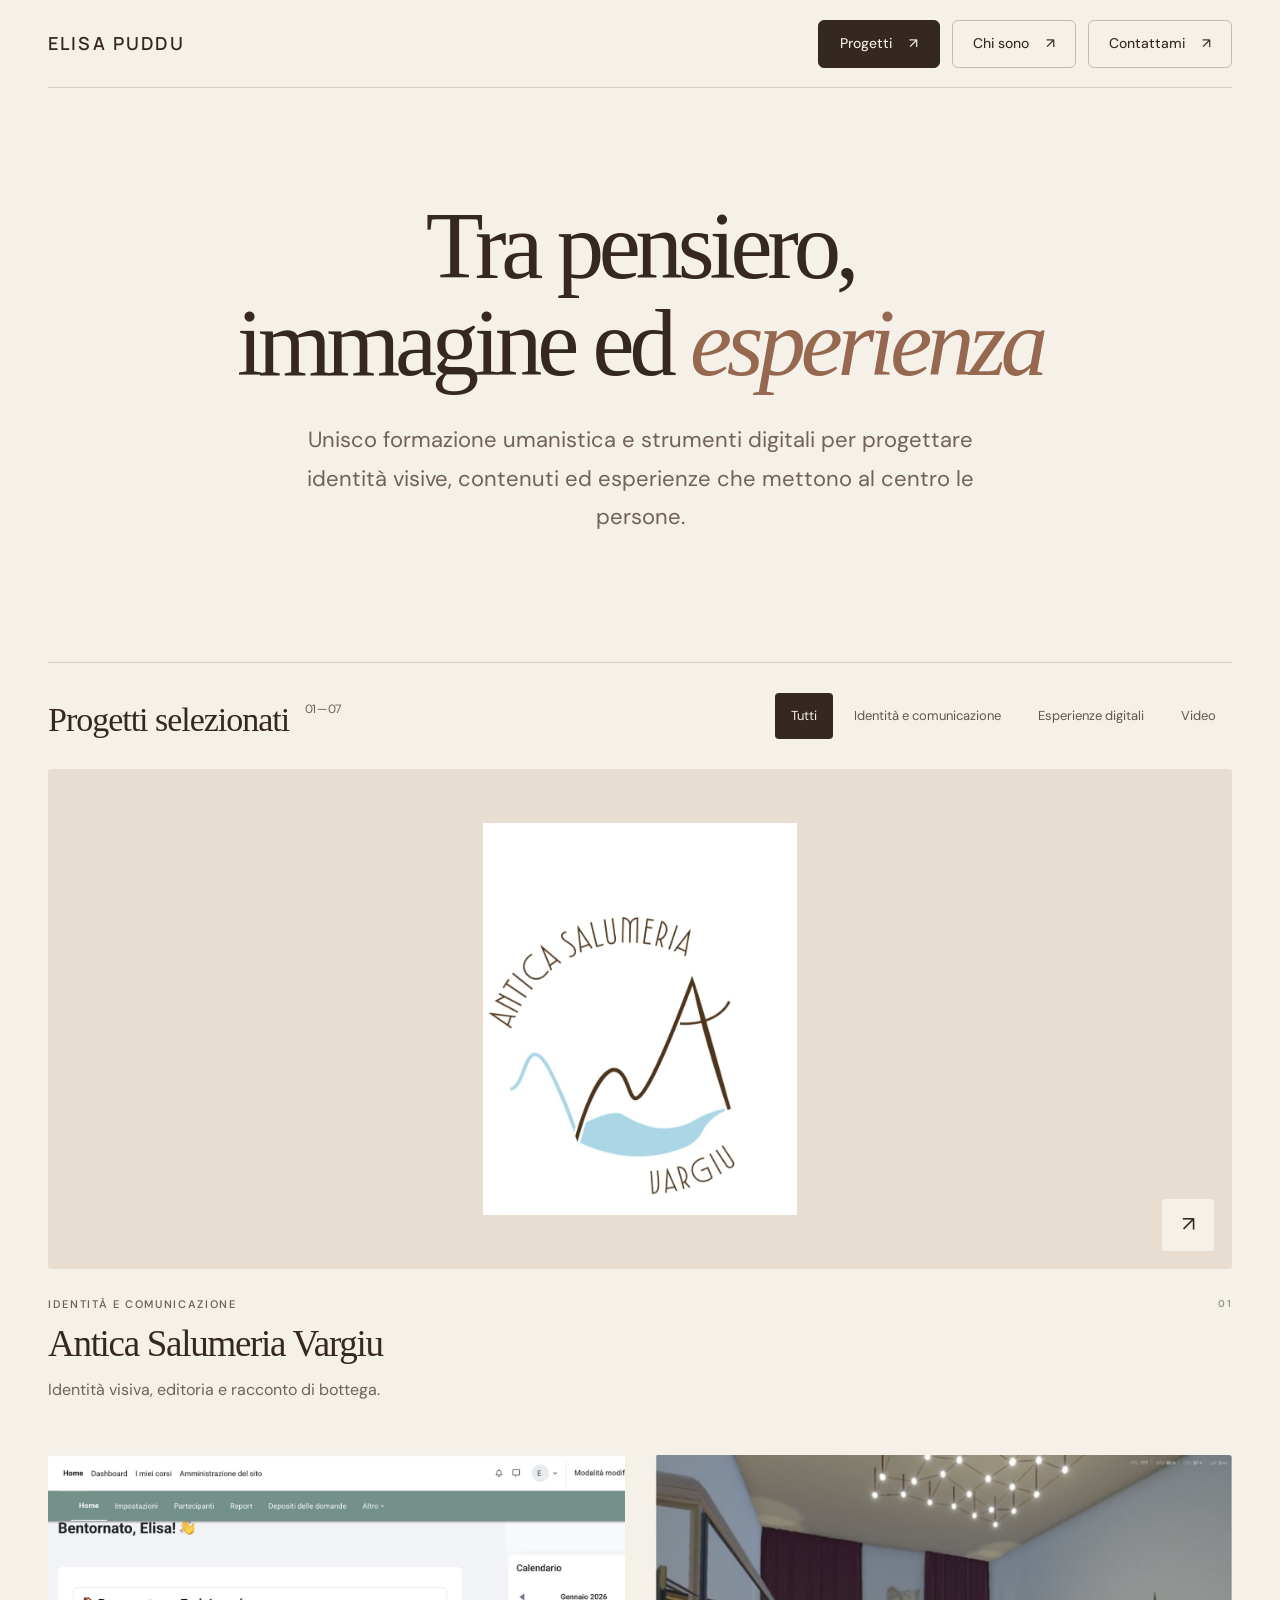
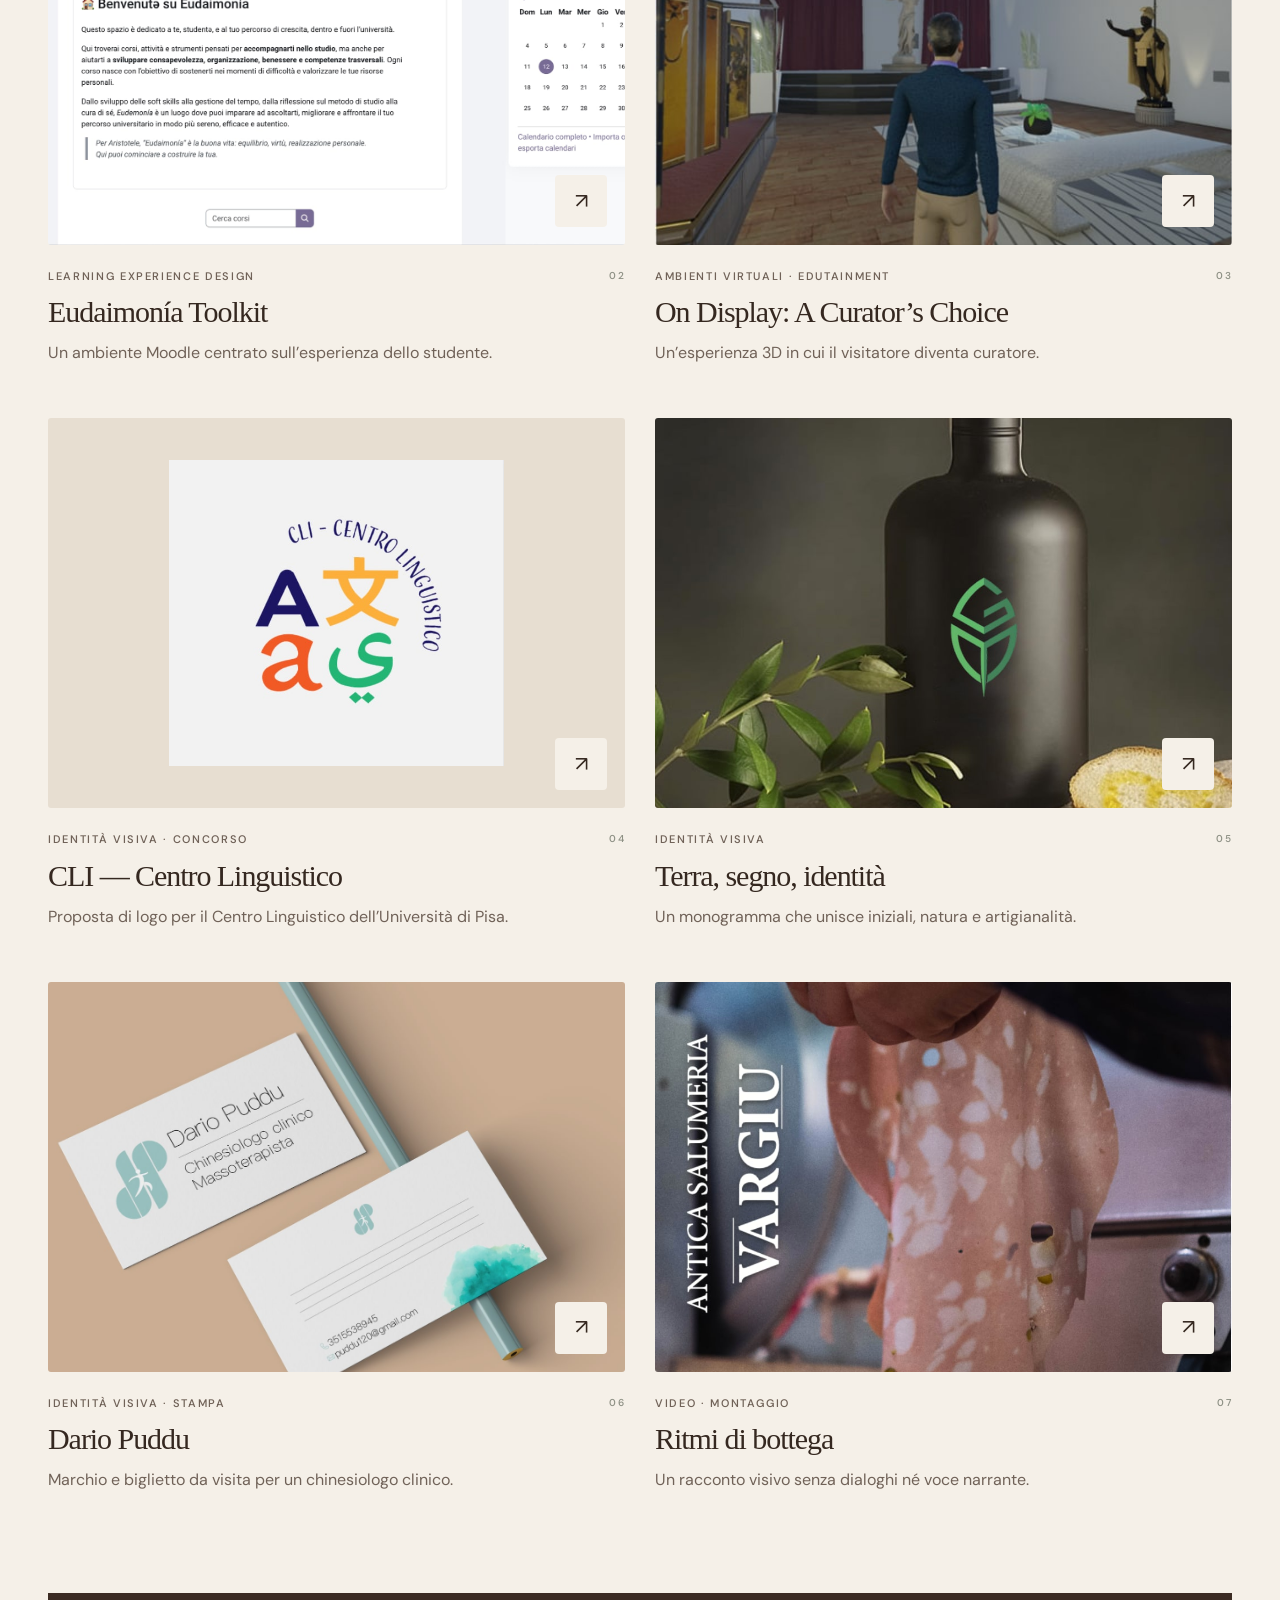
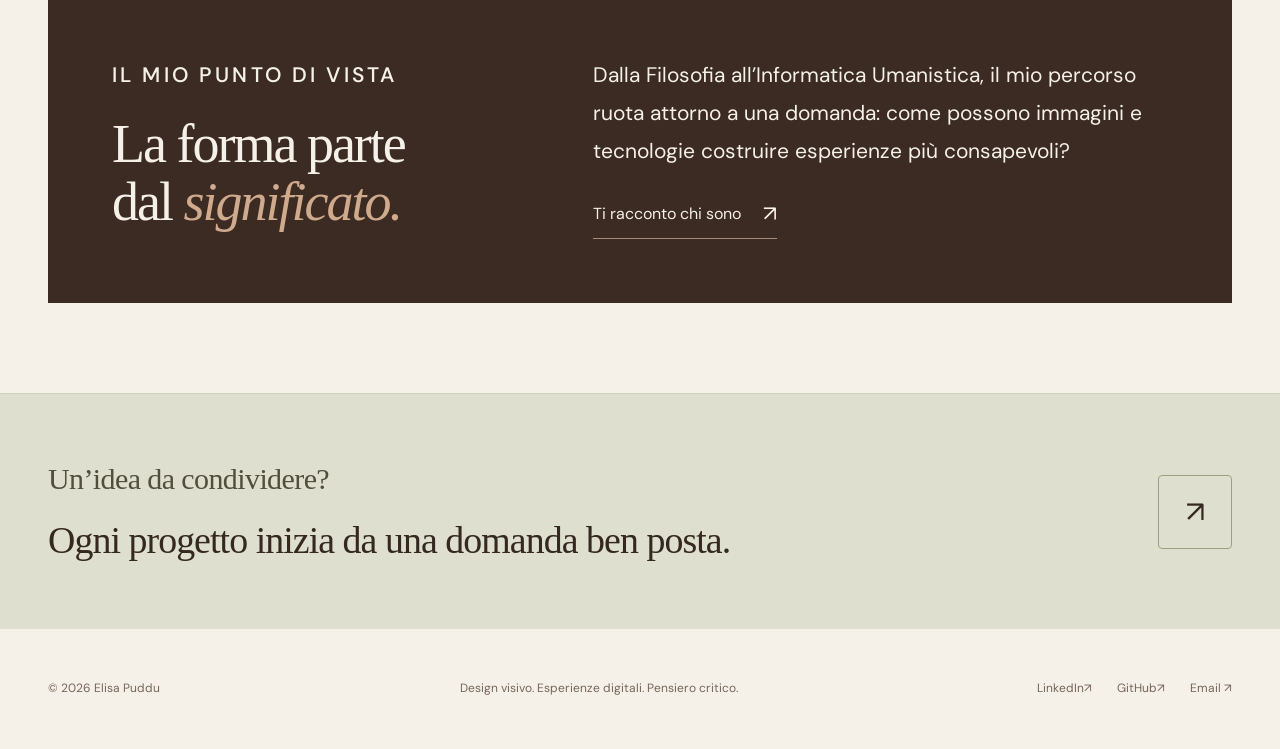
==== index.html @ 2abb14dc "Introduce Carta & Cacao editorial portfolio theme" ====
<!doctype html>
<html lang="it"><head><meta charset="utf-8"><meta name="viewport" content="width=device-width, initial-scale=1"><title>Elisa Puddu — Design visivo ed esperienze digitali</title><meta name="description" content="Portfolio di Elisa Puddu: identità visive, comunicazione, video e ambienti digitali. Un percorso tra Filosofia e Informatica Umanistica."><meta name="theme-color" content="#f7f5ef"><meta property="og:title" content="Elisa Puddu — Design visivo ed esperienze digitali"><meta property="og:description" content="Portfolio di Elisa Puddu: identità visive, comunicazione, video e ambienti digitali. Un percorso tra Filosofia e Informatica Umanistica."><meta property="og:type" content="website"><link rel="icon" href="assets/favicon.svg" type="image/svg+xml"><link rel="stylesheet" href="styles.css"><link rel="stylesheet" href="warm.css?v=8"><link rel="stylesheet" href="cacao.css?v=1"><script defer src="data.js?v=7"></script><script defer src="app.js?v=7"></script><script defer src="letter.js?v=7"></script></head><body data-page="home"><a class="skip-link" href="#app" style="position:absolute;left:-10000px" onfocus="this.style.left='20px'" onblur="this.style.left='-10000px'">Vai al contenuto</a><div id="app"></div><noscript><main style="padding:40px;font-family:Arial"><h1>Elisa Puddu — Portfolio</h1><p>Identità visive, comunicazione ed esperienze digitali. Per esplorare le gallerie, attiva JavaScript.</p><p><a href="mailto:elisapuddu01@gmail.com">elisapuddu01@gmail.com</a></p></main></noscript></body></html>
---- styles.css ----
@import url('https://fonts.googleapis.com/css2?family=DM+Sans:wght@400;450;500;550;600;650&family=Manrope:wght@400;500;600;650;700;750&display=swap');
:root{--paper:#f7f5ef;--ink:#252822;--muted:#707168;--line:#d8d9ce;--accent:#853b3a;--soft:#edeee5;--serif:Georgia,'Times New Roman',serif;--sans:'DM Sans',Arial,sans-serif}*{box-sizing:border-box}html{scroll-behavior:smooth;scroll-padding-top:100px}body{margin:0;background:var(--paper);color:var(--ink);font-family:var(--sans);font-size:16px;line-height:1.65}body.lock{overflow:hidden}a{color:inherit;text-decoration:none}button,input,textarea{font:inherit}button,a{-webkit-tap-highlight-color:transparent}button{cursor:pointer}button:focus-visible,a:focus-visible,input:focus-visible,textarea:focus-visible{outline:2px solid var(--accent);outline-offset:5px}img{display:block;max-width:100%}::selection{background:#d8b6aa}h1,h2,h3,p{margin:0}h1,h2,h3{font-weight:400;line-height:1.08}h1,h2{font-family:var(--serif)}.shell{width:min(1392px,calc(100% - 104px));margin:auto}.topbar{height:100px;display:flex;justify-content:space-between;align-items:center;border-bottom:1px solid var(--line);gap:30px}.wordmark{font-family:'Manrope',var(--sans);font-weight:750;font-size:23px;letter-spacing:-1.2px}.wordmark span{color:var(--accent)}.nav{display:flex;align-items:center;gap:34px;font-size:14px}.nav a{position:relative}.nav a:after{content:'';position:absolute;bottom:-7px;left:0;width:0;height:1px;background:var(--ink);transition:width .2s}.nav a:hover:after,.nav a[aria-current=page]:after{width:100%}.nav .nav-contact{border:1px solid #a9ab9d;border-radius:30px;padding:10px 20px}.nav .nav-contact:after{display:none}.menu-toggle{display:none;background:none;border:0}.eyebrow,.tag,.number,.small-label{font-size:11px;letter-spacing:1.5px;text-transform:uppercase;font-weight:550}.eyebrow{display:flex;align-items:center;gap:10px}.dot{width:6px;height:6px;border-radius:50%;background:var(--accent);display:inline-block}.hero{padding:70px 0 60px;position:relative}.hero h1{font-size:clamp(60px,6.9vw,108px);letter-spacing:-5.5px;max-width:1120px;margin:25px 0 32px;line-height:1.04}.hero h1 em{color:var(--accent);font-weight:400}.hero-bottom{display:flex;align-items:flex-end;justify-content:space-between;gap:40px}.hero-desc{max-width:480px;font-size:16px;line-height:1.8;color:#62655a}.text-link{display:inline-flex;align-items:center;gap:22px;padding:8px 0;border-bottom:1px solid #9b9e8e;font-size:14px}.text-link .arrow{font-size:22px;line-height:1}.hero-note{display:flex;gap:16px;align-items:center;font-size:11px;color:var(--muted);letter-spacing:1px;text-transform:uppercase}.hero-note:before{content:'';width:42px;height:1px;background:#a8ab9c}.work-section{padding:25px 0 85px}.section-top{display:flex;justify-content:space-between;align-items:end;padding:26px 0 28px;border-top:1px solid var(--line);gap:24px}.section-top h2{font:400 32px var(--serif);letter-spacing:-1px}.section-top h2 sup{font:12px var(--sans);color:var(--muted);vertical-align:top;margin-left:8px}.filters{display:flex;gap:5px;flex-wrap:wrap}.filter{border:0;border-radius:30px;background:none;padding:8px 14px;font-size:12px;color:#62665a}.filter[aria-pressed=true]{background:var(--ink);color:var(--paper)}.grid{display:grid;grid-template-columns:1fr 1fr;gap:42px 28px}.project-card{min-width:0}.card-image{height:390px;background:var(--soft);overflow:hidden;position:relative;display:flex;align-items:center;justify-content:center}.card-image img{height:100%;width:100%;object-fit:cover;transition:transform .65s}.project-card:hover .card-image img{transform:scale(1.035)}.card-image.contain img{object-fit:contain;padding:36px}.card-image.paper{background:#ebe6dc}.card-image.green{background:#e1e7da}.card-image.dark{background:#302a29}.card-go{position:absolute;bottom:18px;right:18px;background:var(--paper);height:42px;width:42px;border-radius:50%;display:flex;justify-content:center;align-items:center;font-size:21px;transition:background .2s,color .2s}.project-card:hover .card-go{background:var(--accent);color:white}.card-meta{display:flex;justify-content:space-between;align-items:center;margin:17px 0 7px;gap:12px}.tag{color:var(--muted);font-size:10px;letter-spacing:1.15px}.number{color:#8e9185;font-size:10px}.card-title{font-family:'Manrope',var(--sans);font-size:24px;line-height:1.3;letter-spacing:-.8px}.card-desc{color:var(--muted);font-size:13px;margin-top:5px}.card-image .course-preview{object-fit:cover;object-position:left top}.editorial-title{padding:65px 0 50px}.editorial-title h1{font-size:clamp(50px,6.5vw,94px);letter-spacing:-4px;margin-top:20px;max-width:1050px}.editorial-title .lead{color:#61665a;font-size:19px;max-width:720px;margin-top:24px}.about-strip{padding:65px 0;border-top:1px solid var(--line);display:grid;grid-template-columns:1fr 1.7fr;gap:80px}.about-strip h2{font-size:49px;letter-spacing:-2px}.about-strip p{font-size:22px;line-height:1.65;max-width:720px;margin-bottom:20px}.about-strip em{font-family:var(--serif);color:var(--accent)}.contact-band{background:#e8e9df;padding:65px 0}.contact-band .shell{display:flex;justify-content:space-between;align-items:center;gap:40px}.contact-band h2{font-size:clamp(38px,4.5vw,66px);letter-spacing:-2px;max-width:800px}.round-link{border:1px solid #a6aa99;width:90px;height:90px;border-radius:50%;display:flex;align-items:center;justify-content:center;font-size:36px;flex-shrink:0;transition:background .2s}.round-link:hover{background:var(--paper)}footer{padding:28px 0}.footer-inner{display:flex;justify-content:space-between;align-items:center;gap:20px;color:var(--muted);font-size:12px}.footer-links{display:flex;gap:25px}.project-header{padding:45px 0 42px}.back{font-size:12px;color:var(--muted);display:inline-flex;gap:10px;margin-bottom:34px}.project-header h1{font-size:clamp(48px,6.1vw,88px);letter-spacing:-3px;margin:16px 0 18px;max-width:1100px}.project-subtitle{font-size:20px;color:var(--muted);max-width:800px}.project-facts{display:grid;grid-template-columns:1fr 1fr 1.4fr;gap:24px;border-top:1px solid var(--line);padding-top:24px;margin-top:36px}.fact p{font-size:13px;margin-top:7px}.fact .small-label{color:var(--muted);font-size:10px}.project-cover{background:#e9e7e0;max-height:720px;overflow:hidden}.project-cover img{width:100%;max-height:720px;object-fit:contain}.project-copy{display:grid;grid-template-columns:1fr 2fr;gap:80px;padding:65px 0;border-bottom:1px solid var(--line)}.project-copy h2{font-size:35px;letter-spacing:-1px}.body-copy{max-width:790px}.body-copy p{margin:0 0 22px;color:#5b6054;font-size:17px;line-height:1.85}.body-copy p:last-child{margin-bottom:0}.body-copy h3{font-family:var(--serif);font-size:25px;margin:30px 0 14px}.body-copy ul{padding-left:20px;color:#5b6054}.body-copy li{margin:8px 0}.gallery-section{padding:60px 0}.gallery-heading{display:flex;justify-content:space-between;align-items:center;margin-bottom:24px}.gallery-heading h2{font-size:35px}.gallery-heading span{font-size:12px;color:var(--muted)}.gallery{display:grid;grid-template-columns:1fr 1fr;gap:25px}.gallery figure{margin:0;min-width:0}.gallery button{border:0;padding:0;background:#eae9e3;width:100%;display:block;position:relative}.gallery img{width:100%;height:400px;object-fit:contain}.zoom-hint{position:absolute;right:12px;bottom:12px;background:var(--paper);padding:3px 10px;border-radius:20px;font-size:12px}.gallery figcaption{font-size:12px;color:var(--muted);margin-top:9px}.gallery figure.wide{grid-column:1/-1}.gallery figure.wide img{height:auto;max-height:760px}.project-actions{display:flex;flex-wrap:wrap;gap:14px;margin-top:25px}.pill{padding:12px 20px;border:1px solid #adb19f;border-radius:30px;display:inline-flex;align-items:center;gap:20px;font-size:13px}.pill.primary{background:var(--ink);color:var(--paper);border-color:var(--ink)}.note{font-size:13px!important;color:var(--muted)!important;padding:18px 22px;background:var(--soft);margin-top:24px!important}.related{padding:40px 0 75px}.related h2{font-size:35px;margin:0 0 25px}.related-links{display:grid;grid-template-columns:1fr 1fr;gap:16px}.related-links a{border-top:1px solid var(--line);padding:20px 0;display:flex;justify-content:space-between;font-size:20px}.about-layout{display:grid;grid-template-columns:1fr 1.2fr;gap:90px;padding:0 0 80px;align-items:start}.portrait{position:sticky;top:25px}.portrait img{width:100%;aspect-ratio:4/5;object-fit:cover;object-position:center 35%}.portrait figcaption{font-size:11px;color:var(--muted);margin-top:12px}.about-text p{font-size:18px;color:#5b6054;margin-bottom:25px;line-height:1.9}.about-text .first{font:28px/1.5 var(--serif);color:var(--ink)}.skills{padding:45px 0;border-top:1px solid var(--line)}.skills h2{font-size:38px;margin-bottom:25px}.skills-grid{display:grid;grid-template-columns:repeat(3,1fr);gap:40px}.skills h3{font-size:16px;line-height:1.5}.skills p{font-size:14px;color:var(--muted);margin-top:10px}.contact-layout{display:grid;grid-template-columns:1.1fr 1fr;gap:100px;padding:15px 0 95px}.contact-layout p{font-size:20px;color:var(--muted);margin-bottom:28px}.contact-email{font-family:var(--serif);font-size:clamp(24px,3.2vw,44px);border-bottom:1px solid #a7aa9c;display:inline-block;padding-bottom:8px;letter-spacing:-1px}.contact-links{display:flex;gap:25px;margin-top:24px}.contact-form label{display:block;font-size:12px;margin-bottom:20px}.contact-form input,.contact-form textarea{display:block;width:100%;border:0;border-bottom:1px solid #b5b8a9;background:transparent;border-radius:0;padding:10px 0;color:var(--ink);font-size:16px}.contact-form textarea{resize:vertical;min-height:130px}.contact-form button{border:0;margin-top:10px}.form-help{font-size:12px!important;margin-top:18px}.lightbox{position:fixed;inset:0;border:0;width:100%;max-width:none;height:100%;max-height:none;padding:70px 5vw 30px;background:rgba(28,30,25,.97);color:white;margin:0;z-index:1000}.lightbox::backdrop{background:#161913}.lightbox img{max-width:100%;max-height:calc(100vh - 150px);object-fit:contain;margin:auto}.lightbox figcaption{text-align:center;font-size:13px;margin-top:16px;color:#caccbf}.lightbox figure{margin:0}.close-box{position:absolute;right:30px;top:18px;border:1px solid #858a7e;color:white;background:transparent;border-radius:50%;height:40px;width:40px;font-size:22px}.light-controls{display:flex;justify-content:space-between;position:absolute;left:15px;right:15px;top:48%;pointer-events:none}.light-controls button{pointer-events:auto;border:0;border-radius:50%;width:40px;height:40px;background:var(--paper);font-size:22px}.empty-results{padding:40px 0;font-size:16px}.fade-in{animation:appear .5s ease both}@keyframes appear{from{opacity:0;transform:translateY(12px)}to{opacity:1;transform:translateY(0)}}[hidden]{display:none!important}
@media(min-width:1600px){.card-image{height:430px}}@media(max-width:1000px){.shell{width:calc(100% - 64px)}.hero h1{letter-spacing:-3px}.card-image{height:310px}.about-strip{gap:40px}.project-copy{gap:40px;grid-template-columns:1fr 2fr}.about-layout{gap:40px}.contact-layout{gap:50px}.gallery img{height:300px}}@media(max-width:650px){.shell{width:calc(100% - 40px)}.topbar{height:78px}.wordmark{font-size:21px}.menu-toggle{display:block;font-size:13px;padding:10px}.nav{display:none;position:absolute;top:78px;left:0;right:0;background:var(--paper);padding:24px;z-index:99;border-bottom:1px solid var(--line);flex-direction:column;align-items:flex-start;gap:24px}.nav.open{display:flex}.hero{padding:45px 0 40px}.hero h1{font-size:58px;letter-spacing:-3px;line-height:1.05;margin:24px 0}.hero-bottom{display:block}.hero-desc{font-size:15px}.hero-bottom .text-link{margin-top:20px}.hero-note{display:none}.section-top{align-items:start;flex-direction:column;gap:18px;padding:22px 0}.section-top h2{font-size:29px}.filters{gap:0;margin-left:-10px}.filter{padding:7px 10px;font-size:11px}.grid{grid-template-columns:1fr;gap:32px}.card-image{height:310px}.card-title{font-size:23px}.work-section{padding-bottom:55px}.about-strip{grid-template-columns:1fr;gap:25px;padding:40px 0}.about-strip h2{font-size:38px}.about-strip p{font-size:18px}.contact-band{padding:40px 0}.contact-band .shell{gap:20px}.contact-band h2{font-size:36px;letter-spacing:-1.5px}.round-link{width:58px;height:58px;font-size:27px}.footer-inner{align-items:start;flex-direction:column;gap:12px}.editorial-title{padding:45px 0 32px}.editorial-title h1{font-size:53px;letter-spacing:-2.5px}.editorial-title .lead{font-size:17px}.project-header{padding:30px 0}.project-header h1{font-size:49px;letter-spacing:-2px}.project-subtitle{font-size:17px}.project-facts{grid-template-columns:1fr 1fr;gap:20px;margin-top:25px}.fact:last-child{grid-column:1/-1}.project-copy{grid-template-columns:1fr;gap:24px;padding:36px 0}.project-copy h2,.gallery-heading h2,.related h2{font-size:30px}.body-copy p{font-size:16px}.gallery-section{padding:36px 0}.gallery{grid-template-columns:1fr;gap:24px}.gallery img{height:auto;max-height:550px}.gallery-heading{align-items:start;gap:15px}.gallery-heading span{max-width:100px;text-align:right;font-size:10px}.about-layout{grid-template-columns:1fr;gap:30px;padding-bottom:40px}.portrait{position:static;margin:0}.portrait img{aspect-ratio:1/1}.about-text .first{font-size:25px}.about-text p{font-size:16px}.skills-grid{grid-template-columns:1fr;gap:25px}.contact-layout{grid-template-columns:1fr;gap:35px;padding-bottom:50px}.contact-layout p{font-size:17px}.related-links{grid-template-columns:1fr}.related-links a{font-size:18px}.lightbox{padding:80px 10px 25px}.close-box{right:18px}.back{margin-bottom:25px}}
@media(prefers-reduced-motion:reduce){html{scroll-behavior:auto}*,*:before,*:after{animation:none!important;transition:none!important}}
---- warm.css ----
/* Warm minimalism: shared surfaces, typography and interaction. */
:root{--paper:#f6f2eb;--ink:#343a32;--muted:#666457;--line:#d9d1c4;--accent:#845f4c;--soft:#eeebe2;--sage:#e3e6dc;--clay:#d8c5b1;--motion:cubic-bezier(.22,.68,0,1.01)}
body{font-size:17px;-webkit-font-smoothing:antialiased}button,a,input,textarea{touch-action:manipulation}button,a{transition:background .25s,color .25s,border-color .25s,box-shadow .25s,transform .3s var(--motion)}button:focus-visible,a:focus-visible,input:focus-visible,textarea:focus-visible{outline:3px solid #705943;outline-offset:5px}button:disabled{cursor:wait}.shell{width:min(1260px,calc(100% - 96px))}.topbar{height:96px}.wordmark{font-size:24px;letter-spacing:-1px}.nav{gap:28px;font-size:15px}.nav>a{min-height:48px;display:inline-flex;align-items:center}.nav .nav-contact{min-height:48px;background:#e8e8de;border-color:transparent;padding:10px 24px;gap:16px}.nav .nav-contact:hover{background:#daddcf;transform:translateY(-2px)}.hero h1{font-size:clamp(58px,6.5vw,96px);letter-spacing:-3.6px;line-height:1.08}.hero-desc{color:var(--muted);font-size:17px}.eyebrow,.tag,.small-label{font-size:12px;letter-spacing:1.3px}.editorial-title{padding:64px 0 46px}.editorial-title h1{font-size:clamp(48px,5.5vw,78px);letter-spacing:-2.8px;line-height:1.12}.editorial-title h1 em{color:var(--accent)}.about-layout{grid-template-columns:1fr 1.18fr;gap:76px;align-items:start;padding-bottom:64px}.portrait{margin:0;top:30px;min-width:0}.portrait img{aspect-ratio:1/1;width:100%;height:auto;object-fit:contain;object-position:center;border-radius:22px;background:#e5dfd5}.about-text .first{font-size:27px;line-height:1.5}.about-text p{font-size:17px;line-height:1.85;color:#5a6053}.about-text .project-actions{display:flex;align-items:center;gap:16px;margin-top:32px}.pill{min-height:50px;padding:12px 24px;border-radius:16px;border-color:#acae9e;font-size:15px;font-weight:500;gap:20px;justify-content:center}.pill.primary{background:#46513f;border-color:#46513f;box-shadow:0 4px 12px #333e2c0c}.pill:hover{background:#e4e6dc;border-color:#7f8a74;transform:translateY(-2px);box-shadow:0 6px 18px #3e453010}.pill.primary:hover{background:#35442f;color:#fff;border-color:#35442f}.pill:active{transform:translateY(0)}.cv-card{border:1px solid var(--line);border-radius:18px;padding:17px 20px;display:flex;align-items:center;gap:15px;background:#fbf8f3;flex:1;max-width:440px;min-height:86px;box-shadow:0 4px 18px #53483906}.cv-card:hover{border-color:#a3aa94;background:#f0f1e7;transform:translateY(-3px);box-shadow:0 8px 25px #5348390c}.cv-icon{width:42px;height:48px;display:grid;place-items:center;border:1px solid #aeb59f;border-radius:8px;color:#59654e;font-size:26px;background:#e7ebdf;flex-shrink:0}.cv-card strong{display:block;font-size:16px;font-weight:550}.cv-card small{display:block;font-size:12px;color:var(--muted);margin-top:3px;line-height:1.5}.cv-arrow{margin-left:auto;font-size:23px;padding:0 4px}.skills{padding:42px 0 60px}.skills-grid{gap:32px}.skills-grid>div{border-left:1px solid #cacfbf;padding-left:22px}.skills h2{font-size:36px}.skills h3{font-size:17px}.skills p{font-size:15px;line-height:1.8}.contact-band{background:var(--sage);padding:58px 0}.contact-invitation{font-family:var(--sans);font-size:clamp(23px,2.1vw,29px);font-weight:450;line-height:1.4;margin-bottom:16px;color:#59614f;letter-spacing:-.6px}.contact-band h2{font-size:clamp(35px,4vw,53px);letter-spacing:-1.7px;line-height:1.16}.round-link{width:74px;height:74px;font-size:30px;background:#f4f3eb88;border-color:#a5ad97}.round-link:hover{background:#f9f6ef;transform:translate(2px,-2px)}.footer-inner{font-size:13px}.footer-links a{min-height:44px;display:inline-flex;align-items:center}.card-image{border-radius:20px;background:#e9e7dd}.card-go{height:48px;width:48px}.card-meta{margin-top:20px}.card-desc{font-size:15px;color:var(--muted)}.filter{font-size:13px;min-height:46px;padding:10px 16px}.filter:hover{background:#e4e7dc}.filter[aria-pressed=true]{background:#46513f;color:#fff}.text-link{font-size:16px;min-height:48px}.project-copy .body-copy p{color:#5a6053}.gallery button,.project-cover{border-radius:18px;overflow:hidden}.gallery figcaption{font-size:14px}.back{min-height:44px;align-items:center;font-size:14px}.gallery .zoom-hint{min-width:44px;min-height:44px;display:grid;place-items:center}.contact-page .editorial-title{padding-bottom:36px}.contact-page h1{font-size:clamp(46px,5.2vw,73px);max-width:1000px;line-height:1.14}.contact-layout{grid-template-columns:1.05fr 1fr;gap:72px;padding:10px 0 74px;align-items:center}.contact-layout .contact-copy>p{font-size:18px;line-height:1.9;color:#616555;margin-bottom:24px}.contact-email{font-size:clamp(23px,2.7vw,35px);line-height:1.4;letter-spacing:-.7px;padding:10px 0;overflow-wrap:anywhere}.contact-links{gap:12px;flex-wrap:wrap;margin-top:24px}.letter-station{background:linear-gradient(145deg,#edeee3,#e5e7db);border:1px solid #dbddcd;border-radius:28px;padding:34px 26px;text-align:center;position:relative;isolation:isolate}.letter-station h2{font-size:30px;line-height:1.25;letter-spacing:-.7px;margin:18px 0 12px}.letter-station>p{font-size:15px;line-height:1.7;margin-bottom:20px;color:#626958}.envelope-illustration{height:155px;width:245px;margin:0 auto 20px;position:relative;perspective:700px}.envelope-back{position:absolute;inset:28px 0 0;background:#c6b69e;border-radius:8px;box-shadow:0 16px 26px #6e655217}.preview-letter{position:absolute;background:#faf7ef;top:4px;left:24px;right:24px;height:130px;border-radius:7px 7px 0 0;z-index:1;padding:15px 20px;text-align:left;transform:rotate(-3deg);transition:transform .5s var(--motion);box-shadow:0 2px 10px #68543609}.preview-letter span{font:italic 21px var(--serif);color:#6c705d;display:block;white-space:nowrap}.preview-letter i{display:block;height:1px;background:#d6d9c9;margin-top:13px}.preview-letter i:last-child{width:60%}.envelope-front{position:absolute;inset:28px 0 0;z-index:2;clip-path:polygon(0 0,50% 49%,100% 0,100% 100%,0 100%);background:linear-gradient(140deg,#ddcdb5,#cdbb9f);border-radius:0 0 8px 8px}.envelope-seal{position:absolute;z-index:3;width:35px;height:35px;display:grid;place-items:center;border-radius:50%;background:#737e63;color:#f9f6ef;left:calc(50% - 17px);top:98px;font:italic 23px var(--serif);box-shadow:0 3px 8px #5f68491a}.letter-station:hover .preview-letter{transform:translateY(-9px) rotate(-1deg)}.letter-station .letter-status{font-size:14px;margin:18px 0 0}.letter-status:empty{display:none}.letter-fallback{font-size:14px;text-decoration:underline;display:inline-block;padding:10px;line-height:1.5}.letter-dialog{padding:0;border:0;background:transparent;color:var(--ink);width:min(700px,calc(100% - 40px));max-width:none;max-height:calc(100dvh - 40px);overflow:visible}.letter-dialog::backdrop{background:#292c2377;backdrop-filter:blur(7px);animation:veil-in .3s ease}.letter-stage{position:relative;perspective:1200px}.letter-sheet{background:#fbf8f1;border:1px solid #e4dcd0;border-radius:23px;padding:28px 36px 30px;box-shadow:0 28px 100px #24271c26;position:relative;z-index:2;max-height:calc(100dvh - 48px);overflow-y:auto;transform-origin:50% 90%;backface-visibility:hidden;animation:letter-open .55s var(--motion) both}.letter-topline{display:flex;align-items:center;justify-content:space-between;gap:16px;margin-bottom:4px}.letter-topline .small-label{font-size:11px;color:var(--muted)}.letter-close{width:44px;height:44px;flex-shrink:0;background:#eeeee3;border:1px solid #d8d8cb;border-radius:50%;font-size:26px;color:#4b5843;display:grid;place-items:center;line-height:1}.letter-close:hover{background:#e0e4d6}.letter-sheet h2{font-size:42px;letter-spacing:-1.5px;margin:6px 0 14px;color:#526149}.letter-recipient{font-size:13px;color:var(--muted);border-bottom:1px solid var(--line);padding-bottom:17px;margin-bottom:20px}.letter-recipient strong{font-weight:450;color:var(--ink);margin-left:10px}.letter-fields{display:grid;grid-template-columns:1fr 1fr;gap:20px}.letter-form label{display:block;font-size:14px;line-height:1.5}.letter-form input,.letter-form textarea{display:block;width:100%;padding:12px 14px;border:1px solid #c9cdbd;border-radius:12px;background:#fffdf8;color:#343a32;margin-top:8px;font-size:16px;min-height:48px;transition:border-color .2s,box-shadow .2s}.letter-form input::placeholder,.letter-form textarea::placeholder{color:#75796a;opacity:1}.letter-form input:focus,.letter-form textarea:focus{border-color:#748268;box-shadow:0 0 0 3px #c3ceb533}.message-label{margin-top:20px}.letter-form textarea{resize:vertical;min-height:160px;max-height:300px;line-height:1.7}.letter-bottomline{display:flex;align-items:center;justify-content:space-between;gap:26px;margin-top:24px}.letter-bottomline p{font-size:13px;color:#686b5f;line-height:1.65;max-width:340px;margin:0}.letter-submit{flex-shrink:0;border:1px solid transparent}.send-envelope{position:absolute;top:50%;left:50%;width:270px;height:175px;transform:translate(-50%,-30%);opacity:0;pointer-events:none;z-index:3;filter:drop-shadow(0 12px 20px #343a321f)}.send-envelope-back,.send-envelope-front,.send-envelope-flap{position:absolute;inset:0;border-radius:9px}.send-envelope-back{background:#b7a68a}.send-envelope-front{background:linear-gradient(135deg,#e5d7bf,#c9b693);clip-path:polygon(0 0,50% 50%,100% 0,100% 100%,0 100%);z-index:2}.send-envelope-flap{background:#d3c2a6;clip-path:polygon(0 0,100% 0,50% 53%);transform-origin:top;transform:rotateX(160deg);z-index:3}.send-envelope>span{position:absolute;z-index:4;left:calc(50% - 20px);top:74px;width:40px;height:40px;border-radius:50%;display:grid;place-items:center;color:#faf7ed;background:#69775b;font:italic 27px var(--serif);opacity:0}.sending-caption{position:absolute;top:calc(50% + 150px);width:100%;text-align:center;color:#fffaf1;font:italic 27px var(--serif);opacity:0;pointer-events:none}.is-sending .letter-sheet{pointer-events:none;animation:letter-fold .6s var(--motion) forwards}.is-sending .send-envelope{animation:envelope-flight 1.35s var(--motion) forwards}.is-sending .send-envelope-flap{animation:envelope-seal .35s ease .5s forwards}.is-sending .send-envelope>span{animation:veil-in .2s ease .75s forwards}.is-sending .sending-caption{animation:veil-in .3s ease .3s forwards}
@keyframes veil-in{from{opacity:0}to{opacity:1}}@keyframes letter-open{from{opacity:0;transform:translateY(45px) rotateX(8deg) scale(.95)}to{opacity:1;transform:translateY(0) rotateX(0) scale(1)}}@keyframes letter-fold{0%{transform:scale(1);opacity:1}55%{transform:translateY(50px) rotateX(38deg) scale(.64);opacity:.9}100%{transform:translateY(100px) rotateX(76deg) scale(.35);opacity:0}}@keyframes envelope-seal{to{transform:rotateX(0)}}@keyframes envelope-flight{0%{opacity:0;transform:translate(-50%,0) scale(.8)}35%{opacity:1;transform:translate(-50%,-30%) scale(1)}75%{opacity:1;transform:translate(-50%,-30%) rotate(-4deg)}100%{opacity:0;transform:translate(150%,-180%) rotate(-15deg) scale(.65)}}
@media(max-width:1000px){.shell{width:calc(100% - 64px)}.about-layout{gap:42px}.about-text .first{font-size:24px}.contact-layout{gap:40px}.cv-card{padding:14px}.cv-card small{font-size:11px}.about-text .project-actions{flex-wrap:wrap}.contact-email{font-size:28px}.letter-station{padding:28px 20px}.letter-station h2{font-size:27px}.hero h1{letter-spacing:-2.8px}}
@media(max-width:650px){.shell{width:calc(100% - 40px)}.topbar{height:80px}.nav{top:80px;gap:12px}.nav a{min-height:48px}.menu-toggle{min-width:48px;min-height:48px;font-size:15px}.hero h1{font-size:56px;letter-spacing:-2.8px}.editorial-title{padding:42px 0 30px}.editorial-title h1{font-size:48px;letter-spacing:-2px}.about-layout{grid-template-columns:1fr;gap:30px;padding-bottom:42px}.portrait{position:static}.portrait img{aspect-ratio:1/1;height:auto;border-radius:18px}.about-text .first{font-size:24px}.about-text p{font-size:16px}.about-text .project-actions{align-items:stretch}.cv-card{flex-basis:100%;max-width:none;min-height:82px;padding:16px}.cv-card small{font-size:12px}.pill{min-height:50px;border-radius:14px}.skills{padding:32px 0 40px}.skills h2{font-size:32px}.skills-grid{gap:26px}.skills h3{font-size:17px}.skills p{font-size:15px}.contact-band{padding:38px 0}.contact-invitation{font-size:23px;margin-bottom:15px}.contact-band h2{font-size:33px;letter-spacing:-1.2px;line-height:1.18}.contact-band .shell{align-items:flex-end;gap:12px}.round-link{width:56px;height:56px;font-size:27px}.contact-band h2 br{display:none}.contact-layout{grid-template-columns:1fr;gap:34px;padding-bottom:40px}.contact-page h1{font-size:47px;line-height:1.14;letter-spacing:-2px}.contact-layout .contact-copy>p{font-size:17px;margin-bottom:20px}.contact-email{font-size:27px}.contact-links{margin-top:18px}.letter-station{border-radius:22px;padding:28px 20px}.letter-station h2{font-size:28px}.letter-station>p{font-size:16px}.letter-dialog{width:calc(100% - 24px);max-height:calc(100dvh - 24px)}.letter-sheet{border-radius:20px;padding:18px 20px 22px;max-height:calc(100dvh - 24px)}.letter-topline{gap:10px}.letter-topline .small-label{font-size:10px;letter-spacing:.8px}.letter-sheet h2{font-size:36px}.letter-fields{grid-template-columns:1fr;gap:14px}.letter-recipient{font-size:12px;padding-bottom:14px;margin-bottom:16px;overflow-wrap:anywhere}.message-label{margin-top:14px}.letter-form textarea{min-height:128px}.letter-bottomline{align-items:stretch;flex-direction:column;gap:16px;margin-top:18px}.letter-bottomline p{font-size:12px;max-width:none}.letter-submit{width:100%}.sending-caption{font-size:23px}.card-image{border-radius:16px}.card-desc{font-size:14px}.footer-inner{font-size:12px}.footer-links{gap:22px}}
@media(prefers-reduced-motion:reduce){.letter-sheet,.is-sending .letter-sheet,.is-sending .send-envelope,.is-sending .sending-caption,.is-sending .send-envelope-flap,.is-sending .send-envelope>span{animation:none!important;transform:none}.is-sending .letter-sheet{opacity:0}.is-sending .send-envelope{opacity:0}.is-sending .sending-caption{opacity:1;top:50%;transform:translateY(-50%)}.letter-station:hover .preview-letter{transform:rotate(-3deg)}}

/* Centered introduction and consistent navigation. */
.wordmark{font-size:19px;font-weight:650;letter-spacing:.09em;white-space:nowrap}
.nav{gap:12px}
.nav a:after{display:none}
.nav .nav-contact{display:inline-flex;align-items:center;justify-content:center;min-width:128px;min-height:48px;gap:17px;padding:11px 22px;background:#e8e8de;border:1px solid transparent;border-radius:30px;font-size:14px;font-weight:450}
.nav .nav-contact:hover{background:#daddcf;border-color:transparent;transform:translateY(-2px)}
.nav .nav-contact[aria-current=page]{border-color:#b2b9a6}
.hero{display:flex;flex-direction:column;align-items:center;text-align:center;gap:28px;padding:clamp(64px,8vw,106px) 0 clamp(55px,6vw,80px)}
.hero h1{width:100%;max-width:1120px;margin:0 auto;line-height:1.1}
.hero-bottom{display:block;width:100%;max-width:760px;margin:0 auto;text-align:center}
.hero-desc{max-width:760px;margin:0 auto;font-size:22px;line-height:1.75}
@media(max-width:650px){.wordmark{font-size:17px;letter-spacing:.075em}.nav{gap:10px}.nav .nav-contact{width:100%;justify-content:space-between;min-height:50px;padding:12px 20px;font-size:15px}.hero{padding:56px 0 50px;gap:24px}.hero h1{font-size:clamp(44px,11vw,60px);letter-spacing:-2px}.hero-desc{font-size:19px;max-width:440px;line-height:1.75}}

/* Consistent biography and focused contact composition. */
.about-header{padding:48px 0 32px}.about-header h1{font-family:var(--sans);font-size:13px;font-weight:500;line-height:1.5;letter-spacing:1.3px}
.about-text>p{font-family:var(--sans);font-size:18px;font-weight:400;font-style:normal;line-height:1.85;letter-spacing:normal;color:#5a6053;margin:0 0 24px}
.sr-only{position:absolute!important;width:1px!important;height:1px!important;padding:0!important;margin:-1px!important;overflow:hidden!important;clip:rect(0,0,0,0)!important;white-space:nowrap!important;border:0!important}
.letter-topline{position:absolute;right:22px;top:20px;margin:0;z-index:4}.letter-recipient{padding:12px 54px 24px 0;margin-bottom:22px;font-size:15px}.letter-feedback{font-size:14px;line-height:1.65;color:#80503d;margin:16px 0 0}.letter-feedback:empty{display:none}.letter-submit:disabled{opacity:.7}.form-trap{position:absolute;left:-10000px;width:1px;height:1px;overflow:hidden}.letter-bottomline p{max-width:340px}
@media(max-width:650px){.about-header{padding:32px 0 24px}.about-text>p{font-size:17px;font-weight:400;line-height:1.85}.letter-topline{right:16px;top:16px}.letter-recipient{font-size:13px;padding-top:10px;padding-bottom:21px;margin-bottom:18px}.letter-bottomline p{max-width:none}}

/* Keep the contact sentence on one line within the available width. */
.contact-page .editorial-title,.contact-band .shell{container-type:inline-size}
.contact-page h1{max-width:none;font-size:clamp(24px,3.5vw,54px);font-size:clamp(24px,3.85cqw,54px);white-space:nowrap;letter-spacing:-.025em;line-height:1.3}
.contact-band .shell>div{min-width:0;flex:1}.contact-band h2{font-size:clamp(11px,3vw,43px);font-size:clamp(11px,3.2cqw,43px);white-space:nowrap;letter-spacing:-.025em;line-height:1.3}
.letter-bottomline{justify-content:flex-end}
@media(max-width:650px){.contact-band .shell{gap:10px}.contact-band .round-link{width:48px;height:48px}.contact-band h2{font-size:30px;white-space:normal}.contact-page h1{font-size:30px;white-space:normal}}
/* Centered portrait, full-width biography and persistent navigation. */
header.shell{position:sticky;top:0;z-index:100;background:var(--paper)}
html{scroll-padding-top:116px}
.about-layout{grid-template-columns:minmax(0,1fr);gap:40px}
.about-layout .portrait{position:static;top:auto;width:min(100%,480px);margin:0 auto}
.about-text{width:100%;min-width:0}
@media(max-width:650px){html{scroll-padding-top:96px}.about-layout{gap:30px}.about-layout .portrait{width:min(100%,380px)}}
---- cacao.css ----
/* Carta & Cacao — editorial portfolio */
:root{--paper:#f5f0e8;--ink:#352820;--muted:#706258;--line:#d9cec1;--accent:#95684f;--soft:#e9e0d4;--sage:#dce0d3;--motion:cubic-bezier(.22,1,.36,1)}
body{font-size:18px;background:var(--paper);color:var(--ink)}
.shell{width:min(1320px,calc(100% - 96px))}
header.shell{background:var(--paper);z-index:100}
.topbar{height:88px;border-bottom:1px solid var(--line)}
.wordmark{font-size:18px;letter-spacing:.12em;font-weight:600}
.nav .nav-contact{min-width:122px;min-height:48px;background:transparent;border:1px solid #c8b9a9;border-radius:6px;padding:11px 20px;color:var(--ink)}
.nav .nav-contact:hover{background:var(--ink);color:var(--paper);border-color:var(--ink);transform:translateY(-2px)}
.nav .nav-contact[aria-current=page]{background:var(--ink);color:var(--paper);border-color:var(--ink)}
.nav-contact span,.pill span:last-child{transition:transform .3s var(--motion)}
.nav-contact:hover span,.pill:hover span:last-child{transform:translate(2px,-2px)}
.eyebrow,.tag,.small-label{letter-spacing:.15em;font-size:11px}
.dot{background:#ad8061}
.hero{padding:110px 0 100px;gap:30px}
.hero h1{font-size:clamp(60px,7.4vw,112px);letter-spacing:-.055em;font-weight:400;line-height:1.02;max-width:1200px}
.hero h1 em{color:#95684f}
.hero-desc{font-size:22px;line-height:1.75;max-width:750px;color:#706258}
.hero-bottom{max-width:750px}
.section-top{padding:30px 0;border-color:var(--line)}
.section-top h2{font-size:34px;letter-spacing:-.03em}
.filter{border:1px solid transparent;border-radius:4px;font-size:13px;padding:10px 15px;color:#62574c}
.filter:hover{background:#e6dacb}
.filter[aria-pressed=true]{background:var(--ink);color:var(--paper)}
.work-section .grid{gap:52px 30px}
.work-section .project-card:first-child{grid-column:1/-1}
.work-section .project-card:first-child .card-image{height:500px;background:#e7ded1}
.work-section .project-card:first-child .card-image.contain img{padding:54px}
.card-image{height:390px;border-radius:3px;background:#e7ded1}
.card-image.paper{background:#e7ded1}.card-image.green{background:#dfe3d7}.card-image.dark{background:#352820}
.card-image.contain img{padding:42px}
.card-meta{margin-top:22px}
.card-title{font-family:var(--serif);font-size:30px;font-weight:400;letter-spacing:-.035em}
.card-desc{font-size:16px;color:var(--muted);margin-top:8px;line-height:1.7}
.card-go{width:52px;height:52px;border-radius:4px;background:var(--paper);color:var(--ink)}
.project-card:hover .card-go{background:var(--ink);color:var(--paper)}
.project-card:focus-visible{outline-offset:8px}
.about-strip{background:#3b2b23;color:#f5f0e8;border:0;padding:64px;gap:70px;margin:15px auto 90px;grid-template-columns:1fr 1.4fr}
.about-strip h2{font-size:54px;line-height:1.08}.about-strip em{color:#d0aa8d}.about-strip p{font-size:21px;line-height:1.8}
.about-strip .text-link{border-color:#a58d7a;color:#f5f0e8}
.pill{border-radius:5px;border-color:#beac98;min-height:52px;padding:13px 24px;font-size:15px;box-shadow:none}
.pill.primary{background:#46342a;border-color:#46342a;color:#fff8ed;box-shadow:none}
.pill:hover{background:#e9dfd2;border-color:#80654e;box-shadow:0 8px 22px #3528200d}
.pill.primary:hover{background:#654836;border-color:#654836;color:#fff8ed}
.about-header{padding:48px 0 36px}
.about-layout{grid-template-columns:minmax(0,1fr);gap:48px;padding-bottom:76px}
.about-layout .portrait{width:min(100%,480px);position:static;margin:0 auto;padding:12px;border:1px solid #d3c1ad;background:#ede4d7}
.portrait img{border-radius:1px;aspect-ratio:1/1;object-fit:contain}
.about-text{width:100%;padding-top:34px;border-top:1px solid var(--line)}
.about-text>p{font:400 18px/1.95 var(--sans);color:#62564c;letter-spacing:normal;margin-bottom:23px}
.about-text .project-actions{margin-top:40px;gap:18px;align-items:center}
.cv-card{border-radius:4px;border-color:#cdbda9;background:#ece3d7;max-width:470px;min-height:94px;box-shadow:none;padding:20px 24px}
.cv-card:hover{background:#e3d8c7;border-color:#967b60;box-shadow:none}
.cv-icon{background:transparent;border-color:#b49d81;color:#674f3b;border-radius:2px}
.cv-card strong{font-weight:500}.cv-card small{color:#706258;font-size:13px}
.skills{border:0;background:#e9e0d4;padding:48px;margin-bottom:72px}
.skills h2{font-size:42px;margin-bottom:32px;letter-spacing:-.035em}
.skills-grid>div{border-color:#bdab95;padding-left:22px}
.skills h3{font-size:17px;color:#352820}.skills p{color:#6a5c4f;font-size:15px}
.contact-band{padding:64px 0;background:#dedfce;border-top:1px solid #ced0ba}
.contact-invitation{font-family:var(--serif);font-size:30px;color:#514e3e;letter-spacing:-.02em;margin-bottom:16px}
.contact-band h2{color:#352820;font-weight:400}
.round-link{border-radius:4px;background:transparent;border-color:#9d9e84;color:#352820}
.round-link:hover{background:#352820;color:#f5f0e8;border-color:#352820}
.footer-inner{padding:10px 0;color:#756659;font-size:12px}
.project-header{padding:48px 0}.project-header h1{font-size:clamp(48px,6.8vw,94px);letter-spacing:-.05em;line-height:1.06}
.project-subtitle{color:#706258;font-size:21px;line-height:1.7}
.project-facts{padding-top:28px;margin-top:40px}.fact p{font-size:14px;line-height:1.7}
.project-cover{border-radius:3px;background:#e9e0d4}
.project-copy{padding:64px 0;gap:64px}.project-copy h2{font-size:38px;letter-spacing:-.03em}
.project-copy .body-copy p{color:#62564c;font-size:18px;line-height:1.9}
.gallery button{border-radius:3px;background:#e9e0d4}.gallery figcaption{color:#706258;font-size:14px}
.gallery-heading h2,.related h2{font-size:38px;letter-spacing:-.03em}
.related-links a{font-family:var(--serif);font-size:25px;line-height:1.5}
.note{background:#e9e0d4;color:#6c5d4f!important;border-left:2px solid #b19273;padding:20px 24px}
/* Contact: an open letter on a deep cacao canvas. */
body[data-page=contact]{background:#352820;color:#f5f0e8}
body[data-page=contact] header.shell{background:#352820}
body[data-page=contact] .topbar{border-color:#675448}
body[data-page=contact] .nav-contact{color:#f5f0e8;border-color:#806a58;background:transparent}
body[data-page=contact] .nav-contact:hover,body[data-page=contact] .nav-contact[aria-current=page]{background:#f5f0e8;color:#352820;border-color:#f5f0e8}
body[data-page=contact] .menu-toggle{color:#f5f0e8}
body[data-page=contact] .nav{background:#352820}
.contact-page .editorial-title{padding:52px 0 0;text-align:center}
.contact-page .eyebrow{justify-content:center;color:#d0b8a1;margin-bottom:22px}
.contact-page h1{font-size:clamp(24px,3.85cqw,54px);color:#f5f0e8;letter-spacing:-.035em;line-height:1.3;white-space:nowrap;margin:0 auto;max-width:none}
.contact-page h1 em{color:#d4ae8e}
.contact-layout{display:flex;flex-direction:column;gap:0;padding:22px 0 64px;align-items:center}
.contact-copy{max-width:720px;text-align:center;order:2;margin-top:22px}
.contact-layout .contact-copy>p{color:#d2c4b7;font-size:17px;line-height:1.85;margin:0 0 12px}
.letter-station{background:none;border:0;border-radius:0;padding:24px 0 8px;width:100%;max-width:750px;box-shadow:none}
.envelope-illustration{width:270px;height:172px;margin:0 auto 22px;filter:drop-shadow(0 15px 24px #190f0b35)}
.preview-letter{background:#fff9ed;height:140px;left:26px;right:26px;padding:15px 19px;border-radius:2px 2px 0 0}
.preview-letter span{font-size:23px;color:#77674e}.preview-letter i{background:#ded4bd}
.envelope-back{inset:32px 0 0;border-radius:3px;background:#bba181}
.envelope-front{inset:32px 0 0;background:linear-gradient(135deg,#e2cdb0,#c4a985);border-radius:0 0 3px 3px}
.envelope-seal{top:110px;background:#707b64;color:#fff9ed}
.letter-station h2{font-size:clamp(30px,3vw,40px);letter-spacing:-.035em;color:#f5f0e8;margin:18px 0 10px}
.letter-station>p{font-size:16px;color:#c9b9a8;line-height:1.75;margin:0 0 22px}
.letter-station .compose-open{min-width:240px;background:#f5f0e8;color:#352820;border-color:#f5f0e8;border-radius:4px}
.letter-station .compose-open:hover{background:#dbc3a7;border-color:#dbc3a7;box-shadow:0 8px 30px #100a0826}
.letter-station .letter-status{color:#e5d6c5;font-size:15px;margin:22px auto 0;max-width:520px}
body[data-page=contact] .footer-inner{color:#bfae9e;border-top:1px solid #675448;padding-top:24px}
.letter-sheet{background:#f7f1e7;border:1px solid #d5c4ad;color:#352820;border-radius:7px;box-shadow:0 30px 120px #140c084d}
.letter-dialog::backdrop{background:#1e140fd4;backdrop-filter:blur(9px)}
.letter-close{border-radius:4px;background:#e9dfd0;border-color:#cbbbA4;color:#514232}
.letter-close:hover{background:#dcd0bd}
.letter-recipient{color:#776653;border-color:#d3c4b0}
.letter-form input,.letter-form textarea{border-radius:4px;border-color:#cdbfa9;background:#fffcf6;color:#352820}
.letter-form input::placeholder,.letter-form textarea::placeholder{color:#7d7060}
.letter-form input:focus,.letter-form textarea:focus{border-color:#8b7256;box-shadow:0 0 0 3px #bca68730}
.letter-form label{color:#514536}.letter-feedback{color:#895339}
button:focus-visible,a:focus-visible,input:focus-visible,textarea:focus-visible{outline:3px solid #9a7955;outline-offset:5px}
body[data-page=contact] a:focus-visible,body[data-page=contact] button:focus-visible{outline-color:#d9ba8e}
@media(min-width:1001px){.work-section .project-card:first-child .card-meta{margin-top:26px}.work-section .project-card:first-child .card-title{font-size:37px}}
@media(max-width:1000px){.shell{width:calc(100% - 64px)}.hero{padding:84px 0 72px}.card-image{height:330px}.work-section .project-card:first-child .card-image{height:410px}.about-strip{padding:42px;gap:35px}.about-strip h2{font-size:44px}.skills{padding:34px}.project-copy{gap:36px}.nav .nav-contact{min-width:110px;padding:11px 16px}.topbar{gap:20px}}
@media(max-width:650px){.shell{width:calc(100% - 40px)}.topbar{height:78px}.wordmark{font-size:16px;letter-spacing:.09em}.nav{top:78px;border-color:var(--line);padding:20px;box-shadow:0 18px 24px #3528200c}.nav .nav-contact{min-height:50px;width:100%;justify-content:space-between}.hero{padding:65px 0 56px;gap:24px}.hero h1{font-size:clamp(44px,10.8vw,68px);letter-spacing:-.045em}.hero-desc{font-size:19px;line-height:1.75}.section-top h2{font-size:30px}.filter{font-size:12px;min-height:44px}.work-section .grid{gap:36px}.work-section .project-card:first-child .card-image,.card-image{height:320px}.work-section .project-card:first-child .card-image.contain img,.card-image.contain img{padding:30px}.card-title{font-size:28px}.card-desc{font-size:15px}.about-strip{padding:30px 24px;margin-bottom:50px;gap:28px;grid-template-columns:1fr}.about-strip h2{font-size:42px}.about-strip p{font-size:18px}.about-header{padding:32px 0 26px}.about-layout{gap:30px;padding-bottom:44px}.about-layout .portrait{width:min(100%,380px);padding:8px}.about-text{padding-top:26px}.about-text>p{font:400 17px/1.9 var(--sans)}.about-text .project-actions{margin-top:30px}.cv-card{padding:18px;min-height:88px}.skills{padding:30px 24px;margin-bottom:44px}.skills h2{font-size:34px}.skills-grid{gap:28px}.contact-band{padding:40px 0}.contact-invitation{font-size:27px}.contact-band h2{font-size:29px;white-space:normal}.round-link{width:48px;height:48px}.project-header h1{font-size:48px}.project-subtitle{font-size:18px}.project-copy{padding:36px 0;gap:22px}.project-copy h2,.gallery-heading h2,.related h2{font-size:31px}.project-copy .body-copy p{font-size:17px}.related-links a{font-size:23px}.contact-page .editorial-title{padding-top:36px}.contact-page h1{font-size:34px;white-space:normal;line-height:1.18}.contact-page .eyebrow{margin-bottom:20px}.contact-layout{padding:16px 0 30px}.letter-station{padding:18px 0 8px}.envelope-illustration{transform:scale(.9);margin-bottom:10px}.letter-station h2{font-size:33px}.letter-station>p{font-size:16px}.contact-copy{margin-top:30px;text-align:left}.contact-layout .contact-copy>p{font-size:16px}.letter-sheet{border-radius:7px}.footer-inner{font-size:12px}}
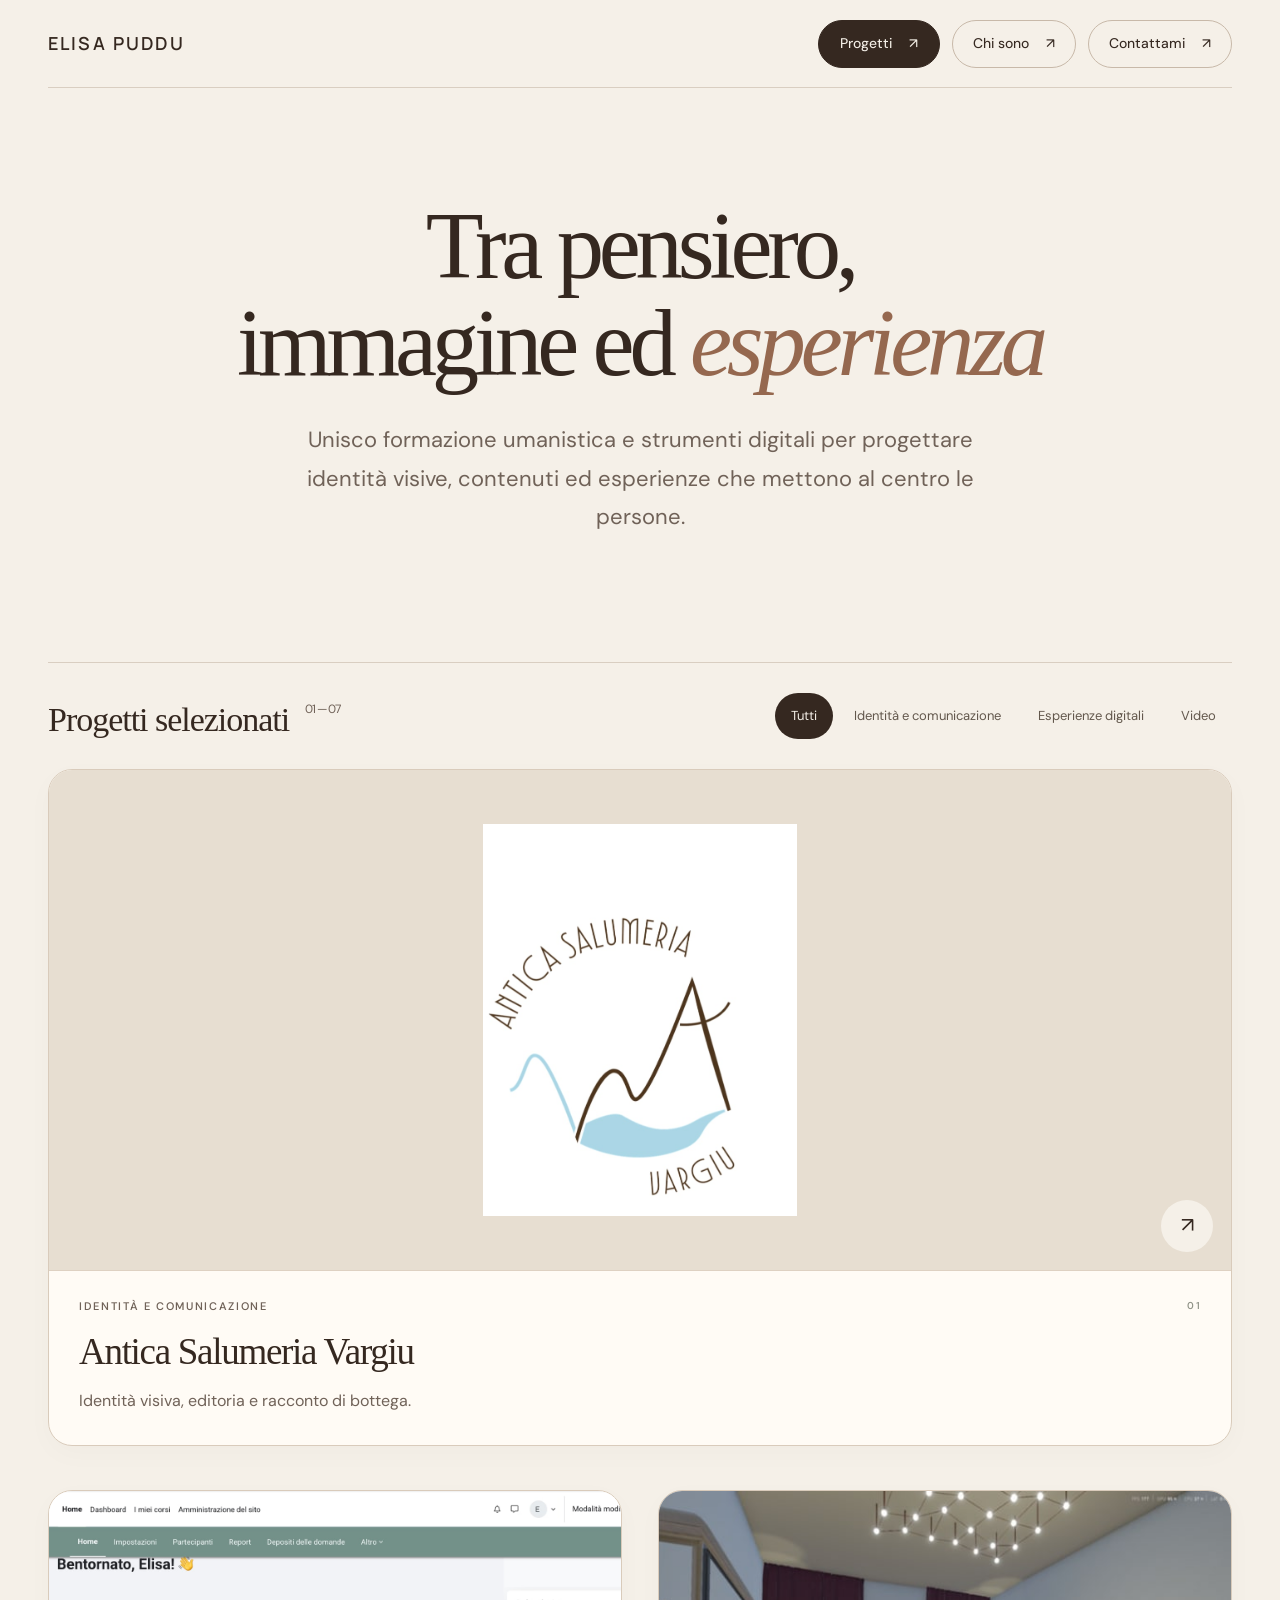
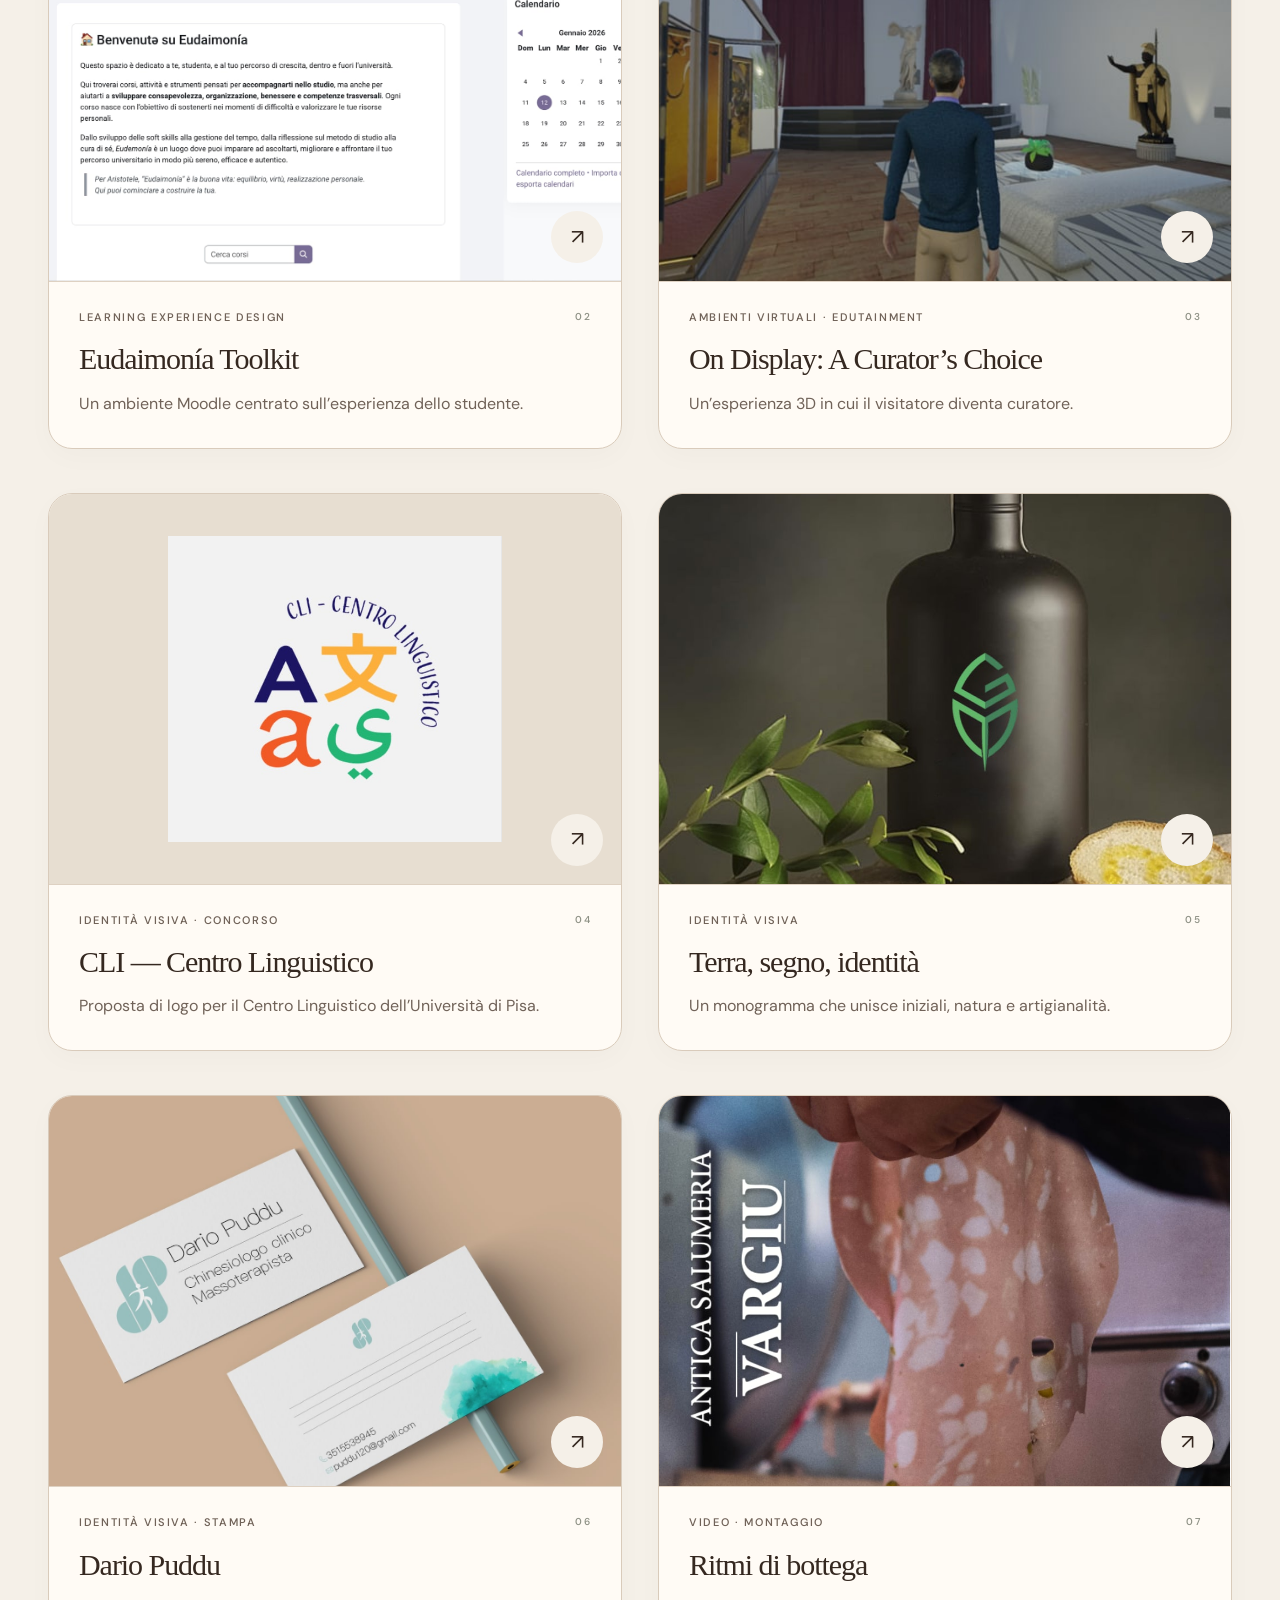
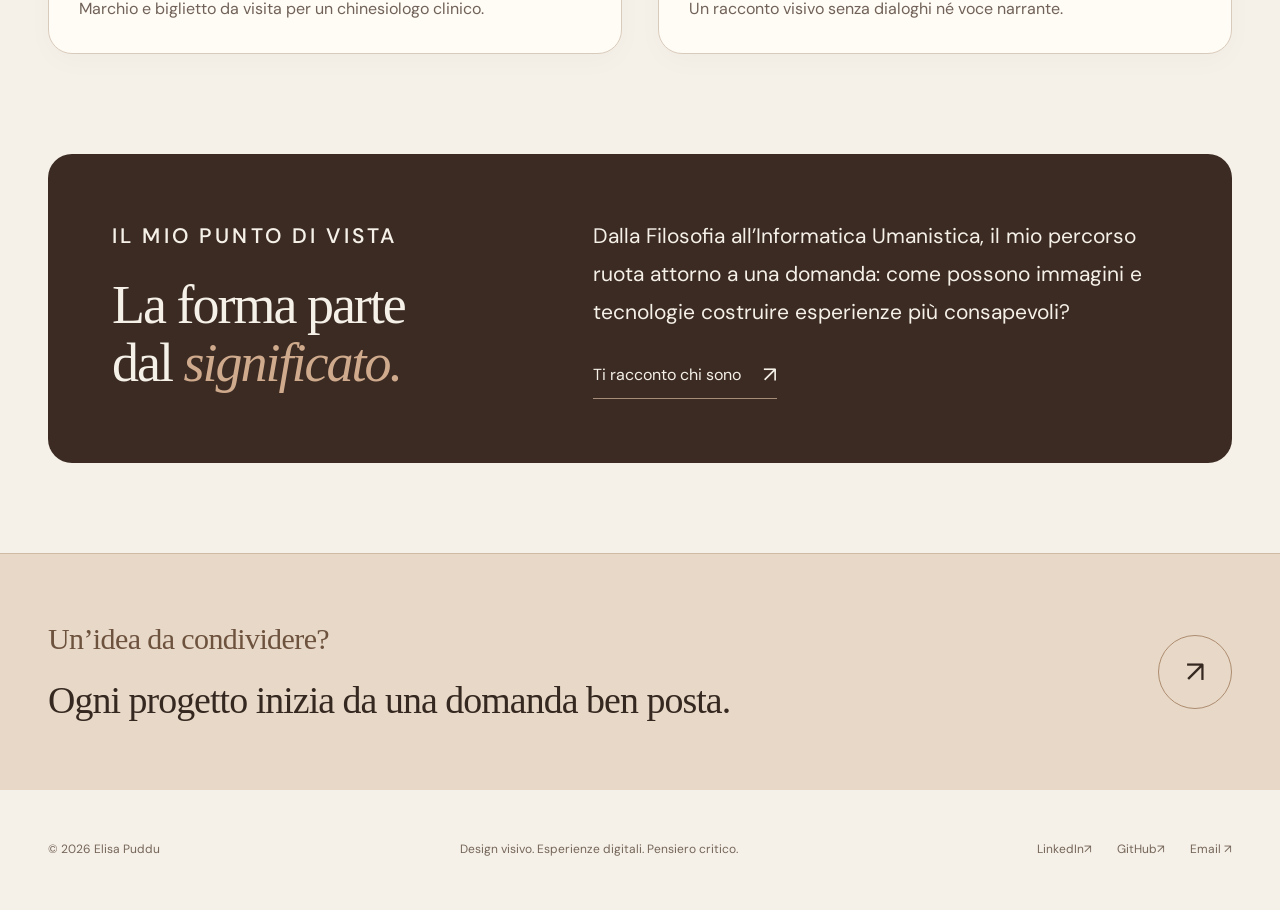
==== commit e6ff1e77: "Round portfolio panels and group project titles inside separated cards" ====
--- a/index.html
+++ b/index.html
@@ -1,2 +1,2 @@
 <!doctype html>
-<html lang="it"><head><meta charset="utf-8"><meta name="viewport" content="width=device-width, initial-scale=1"><title>Elisa Puddu — Design visivo ed esperienze digitali</title><meta name="description" content="Portfolio di Elisa Puddu: identità visive, comunicazione, video e ambienti digitali. Un percorso tra Filosofia e Informatica Umanistica."><meta name="theme-color" content="#f7f5ef"><meta property="og:title" content="Elisa Puddu — Design visivo ed esperienze digitali"><meta property="og:description" content="Portfolio di Elisa Puddu: identità visive, comunicazione, video e ambienti digitali. Un percorso tra Filosofia e Informatica Umanistica."><meta property="og:type" content="website"><link rel="icon" href="assets/favicon.svg" type="image/svg+xml"><link rel="stylesheet" href="styles.css"><link rel="stylesheet" href="warm.css?v=8"><link rel="stylesheet" href="cacao.css?v=1"><script defer src="data.js?v=7"></script><script defer src="app.js?v=7"></script><script defer src="letter.js?v=7"></script></head><body data-page="home"><a class="skip-link" href="#app" style="position:absolute;left:-10000px" onfocus="this.style.left='20px'" onblur="this.style.left='-10000px'">Vai al contenuto</a><div id="app"></div><noscript><main style="padding:40px;font-family:Arial"><h1>Elisa Puddu — Portfolio</h1><p>Identità visive, comunicazione ed esperienze digitali. Per esplorare le gallerie, attiva JavaScript.</p><p><a href="mailto:elisapuddu01@gmail.com">elisapuddu01@gmail.com</a></p></main></noscript></body></html>
+<html lang="it"><head><meta charset="utf-8"><meta name="viewport" content="width=device-width, initial-scale=1"><title>Elisa Puddu — Design visivo ed esperienze digitali</title><meta name="description" content="Portfolio di Elisa Puddu: identità visive, comunicazione, video e ambienti digitali. Un percorso tra Filosofia e Informatica Umanistica."><meta name="theme-color" content="#f7f5ef"><meta property="og:title" content="Elisa Puddu — Design visivo ed esperienze digitali"><meta property="og:description" content="Portfolio di Elisa Puddu: identità visive, comunicazione, video e ambienti digitali. Un percorso tra Filosofia e Informatica Umanistica."><meta property="og:type" content="website"><link rel="icon" href="assets/favicon.svg" type="image/svg+xml"><link rel="stylesheet" href="styles.css"><link rel="stylesheet" href="warm.css?v=8"><link rel="stylesheet" href="cacao.css?v=2"><script defer src="data.js?v=7"></script><script defer src="app.js?v=8"></script><script defer src="letter.js?v=7"></script></head><body data-page="home"><a class="skip-link" href="#app" style="position:absolute;left:-10000px" onfocus="this.style.left='20px'" onblur="this.style.left='-10000px'">Vai al contenuto</a><div id="app"></div><noscript><main style="padding:40px;font-family:Arial"><h1>Elisa Puddu — Portfolio</h1><p>Identità visive, comunicazione ed esperienze digitali. Per esplorare le gallerie, attiva JavaScript.</p><p><a href="mailto:elisapuddu01@gmail.com">elisapuddu01@gmail.com</a></p></main></noscript></body></html>
--- a/cacao.css
+++ b/cacao.css
@@ -1,5 +1,5 @@
 /* Carta & Cacao — editorial portfolio */
-:root{--paper:#f5f0e8;--ink:#352820;--muted:#706258;--line:#d9cec1;--accent:#95684f;--soft:#e9e0d4;--sage:#dce0d3;--motion:cubic-bezier(.22,1,.36,1)}
+:root{--paper:#f5f0e8;--ink:#352820;--muted:#706258;--line:#d9cec1;--accent:#95684f;--soft:#e9e0d4;--sage:#e7d8c7;--motion:cubic-bezier(.22,1,.36,1)}
 body{font-size:18px;background:var(--paper);color:var(--ink)}
 .shell{width:min(1320px,calc(100% - 96px))}
 header.shell{background:var(--paper);z-index:100}
@@ -27,7 +27,7 @@
 .work-section .project-card:first-child .card-image{height:500px;background:#e7ded1}
 .work-section .project-card:first-child .card-image.contain img{padding:54px}
 .card-image{height:390px;border-radius:3px;background:#e7ded1}
-.card-image.paper{background:#e7ded1}.card-image.green{background:#dfe3d7}.card-image.dark{background:#352820}
+.card-image.paper{background:#e7ded1}.card-image.green{background:#e6d7c6}.card-image.dark{background:#352820}
 .card-image.contain img{padding:42px}
 .card-meta{margin-top:22px}
 .card-title{font-family:var(--serif);font-size:30px;font-weight:400;letter-spacing:-.035em}
@@ -57,10 +57,10 @@
 .skills h2{font-size:42px;margin-bottom:32px;letter-spacing:-.035em}
 .skills-grid>div{border-color:#bdab95;padding-left:22px}
 .skills h3{font-size:17px;color:#352820}.skills p{color:#6a5c4f;font-size:15px}
-.contact-band{padding:64px 0;background:#dedfce;border-top:1px solid #ced0ba}
-.contact-invitation{font-family:var(--serif);font-size:30px;color:#514e3e;letter-spacing:-.02em;margin-bottom:16px}
+.contact-band{padding:64px 0;background:#e7d8c7;border-top:1px solid #cfbaa4}
+.contact-invitation{font-family:var(--serif);font-size:30px;color:#6d523e;letter-spacing:-.02em;margin-bottom:16px}
 .contact-band h2{color:#352820;font-weight:400}
-.round-link{border-radius:4px;background:transparent;border-color:#9d9e84;color:#352820}
+.round-link{border-radius:4px;background:transparent;border-color:#ad8c70;color:#352820}
 .round-link:hover{background:#352820;color:#f5f0e8;border-color:#352820}
 .footer-inner{padding:10px 0;color:#756659;font-size:12px}
 .project-header{padding:48px 0}.project-header h1{font-size:clamp(48px,6.8vw,94px);letter-spacing:-.05em;line-height:1.06}
@@ -94,7 +94,7 @@
 .preview-letter span{font-size:23px;color:#77674e}.preview-letter i{background:#ded4bd}
 .envelope-back{inset:32px 0 0;border-radius:3px;background:#bba181}
 .envelope-front{inset:32px 0 0;background:linear-gradient(135deg,#e2cdb0,#c4a985);border-radius:0 0 3px 3px}
-.envelope-seal{top:110px;background:#707b64;color:#fff9ed}
+.envelope-seal{top:110px;background:#856248;color:#fff9ed}
 .letter-station h2{font-size:clamp(30px,3vw,40px);letter-spacing:-.035em;color:#f5f0e8;margin:18px 0 10px}
 .letter-station>p{font-size:16px;color:#c9b9a8;line-height:1.75;margin:0 0 22px}
 .letter-station .compose-open{min-width:240px;background:#f5f0e8;color:#352820;border-color:#f5f0e8;border-radius:4px}
@@ -115,3 +115,34 @@
 @media(min-width:1001px){.work-section .project-card:first-child .card-meta{margin-top:26px}.work-section .project-card:first-child .card-title{font-size:37px}}
 @media(max-width:1000px){.shell{width:calc(100% - 64px)}.hero{padding:84px 0 72px}.card-image{height:330px}.work-section .project-card:first-child .card-image{height:410px}.about-strip{padding:42px;gap:35px}.about-strip h2{font-size:44px}.skills{padding:34px}.project-copy{gap:36px}.nav .nav-contact{min-width:110px;padding:11px 16px}.topbar{gap:20px}}
 @media(max-width:650px){.shell{width:calc(100% - 40px)}.topbar{height:78px}.wordmark{font-size:16px;letter-spacing:.09em}.nav{top:78px;border-color:var(--line);padding:20px;box-shadow:0 18px 24px #3528200c}.nav .nav-contact{min-height:50px;width:100%;justify-content:space-between}.hero{padding:65px 0 56px;gap:24px}.hero h1{font-size:clamp(44px,10.8vw,68px);letter-spacing:-.045em}.hero-desc{font-size:19px;line-height:1.75}.section-top h2{font-size:30px}.filter{font-size:12px;min-height:44px}.work-section .grid{gap:36px}.work-section .project-card:first-child .card-image,.card-image{height:320px}.work-section .project-card:first-child .card-image.contain img,.card-image.contain img{padding:30px}.card-title{font-size:28px}.card-desc{font-size:15px}.about-strip{padding:30px 24px;margin-bottom:50px;gap:28px;grid-template-columns:1fr}.about-strip h2{font-size:42px}.about-strip p{font-size:18px}.about-header{padding:32px 0 26px}.about-layout{gap:30px;padding-bottom:44px}.about-layout .portrait{width:min(100%,380px);padding:8px}.about-text{padding-top:26px}.about-text>p{font:400 17px/1.9 var(--sans)}.about-text .project-actions{margin-top:30px}.cv-card{padding:18px;min-height:88px}.skills{padding:30px 24px;margin-bottom:44px}.skills h2{font-size:34px}.skills-grid{gap:28px}.contact-band{padding:40px 0}.contact-invitation{font-size:27px}.contact-band h2{font-size:29px;white-space:normal}.round-link{width:48px;height:48px}.project-header h1{font-size:48px}.project-subtitle{font-size:18px}.project-copy{padding:36px 0;gap:22px}.project-copy h2,.gallery-heading h2,.related h2{font-size:31px}.project-copy .body-copy p{font-size:17px}.related-links a{font-size:23px}.contact-page .editorial-title{padding-top:36px}.contact-page h1{font-size:34px;white-space:normal;line-height:1.18}.contact-page .eyebrow{margin-bottom:20px}.contact-layout{padding:16px 0 30px}.letter-station{padding:18px 0 8px}.envelope-illustration{transform:scale(.9);margin-bottom:10px}.letter-station h2{font-size:33px}.letter-station>p{font-size:16px}.contact-copy{margin-top:30px;text-align:left}.contact-layout .contact-copy>p{font-size:16px}.letter-sheet{border-radius:7px}.footer-inner{font-size:12px}}
+
+/* Soft edges, separated project cards and a translucent contact panel. */
+:root{--panel-radius:24px}
+.nav .nav-contact,.pill,.filter,.letter-station .compose-open{border-radius:999px}
+.card-go,.round-link{border-radius:50%}
+.about-strip,.skills,.project-cover,.gallery button,.note{border-radius:var(--panel-radius)}
+.about-layout .portrait{border-radius:28px}.portrait img{border-radius:18px}
+.cv-card{border-radius:20px}.cv-icon{border-radius:10px}
+.letter-sheet{border-radius:24px}.letter-close{border-radius:50%}
+.letter-form input,.letter-form textarea{border-radius:14px}
+.envelope-back,.envelope-front{border-radius:0 0 12px 12px}
+.preview-letter{border-radius:9px 9px 0 0}
+.envelope-seal,.send-envelope>span{background:#856248;color:#fff8ed}
+.contact-band{background:#e7d8c7;border-color:#cfbaa4}
+.contact-copy{max-width:800px;width:100%;padding:30px 36px;margin-top:32px;text-align:left;border:1px solid #f5e7d629;border-radius:var(--panel-radius);background:#fff6e80a;backdrop-filter:blur(12px);-webkit-backdrop-filter:blur(12px);box-shadow:0 12px 40px #160d080a}
+.contact-layout .contact-copy>p{color:#e0d2c3;margin-bottom:16px}
+.contact-layout .contact-copy>p:last-child{margin-bottom:0}
+.project-card{background:#fffbf5;border:1px solid #d9cbbb;border-radius:var(--panel-radius);box-shadow:0 8px 28px #35282006;transition:box-shadow .3s,border-color .3s;overflow:hidden}
+.project-card>a{display:flex;flex-direction:column;height:100%;border-radius:inherit}
+.project-card:hover{border-color:#b79b7f;box-shadow:0 16px 40px #35282010}
+.project-card:focus-within{outline:3px solid #9a7955;outline-offset:5px}
+.project-card>a:focus-visible{outline:none}
+.project-card .card-image{border-radius:0;background:#e7ded1;flex-shrink:0}
+.card-body{padding:26px 30px 30px;border-top:1px solid #ded1c2;flex:1}
+.project-card .card-meta,.work-section .project-card:first-child .card-meta{margin:0 0 14px}
+.project-card .card-title{font-size:30px;line-height:1.25}
+.project-card .card-desc{margin-top:12px;line-height:1.75}
+.work-section .grid{gap:44px 36px}
+.gallery-section .grid{gap:36px}
+.related-links a{padding:22px;border:1px solid #d5c4af;border-radius:18px;background:#eee4d7;gap:20px}
+@media(max-width:650px){:root{--panel-radius:20px}.contact-copy{padding:24px 22px;margin-top:28px}.work-section .grid,.gallery-section .grid{gap:30px}.card-body{padding:22px 24px 26px}.project-card .card-title,.work-section .project-card:first-child .card-title{font-size:28px}.letter-sheet{border-radius:20px}.about-layout .portrait{border-radius:24px}.related-links a{padding:20px}}
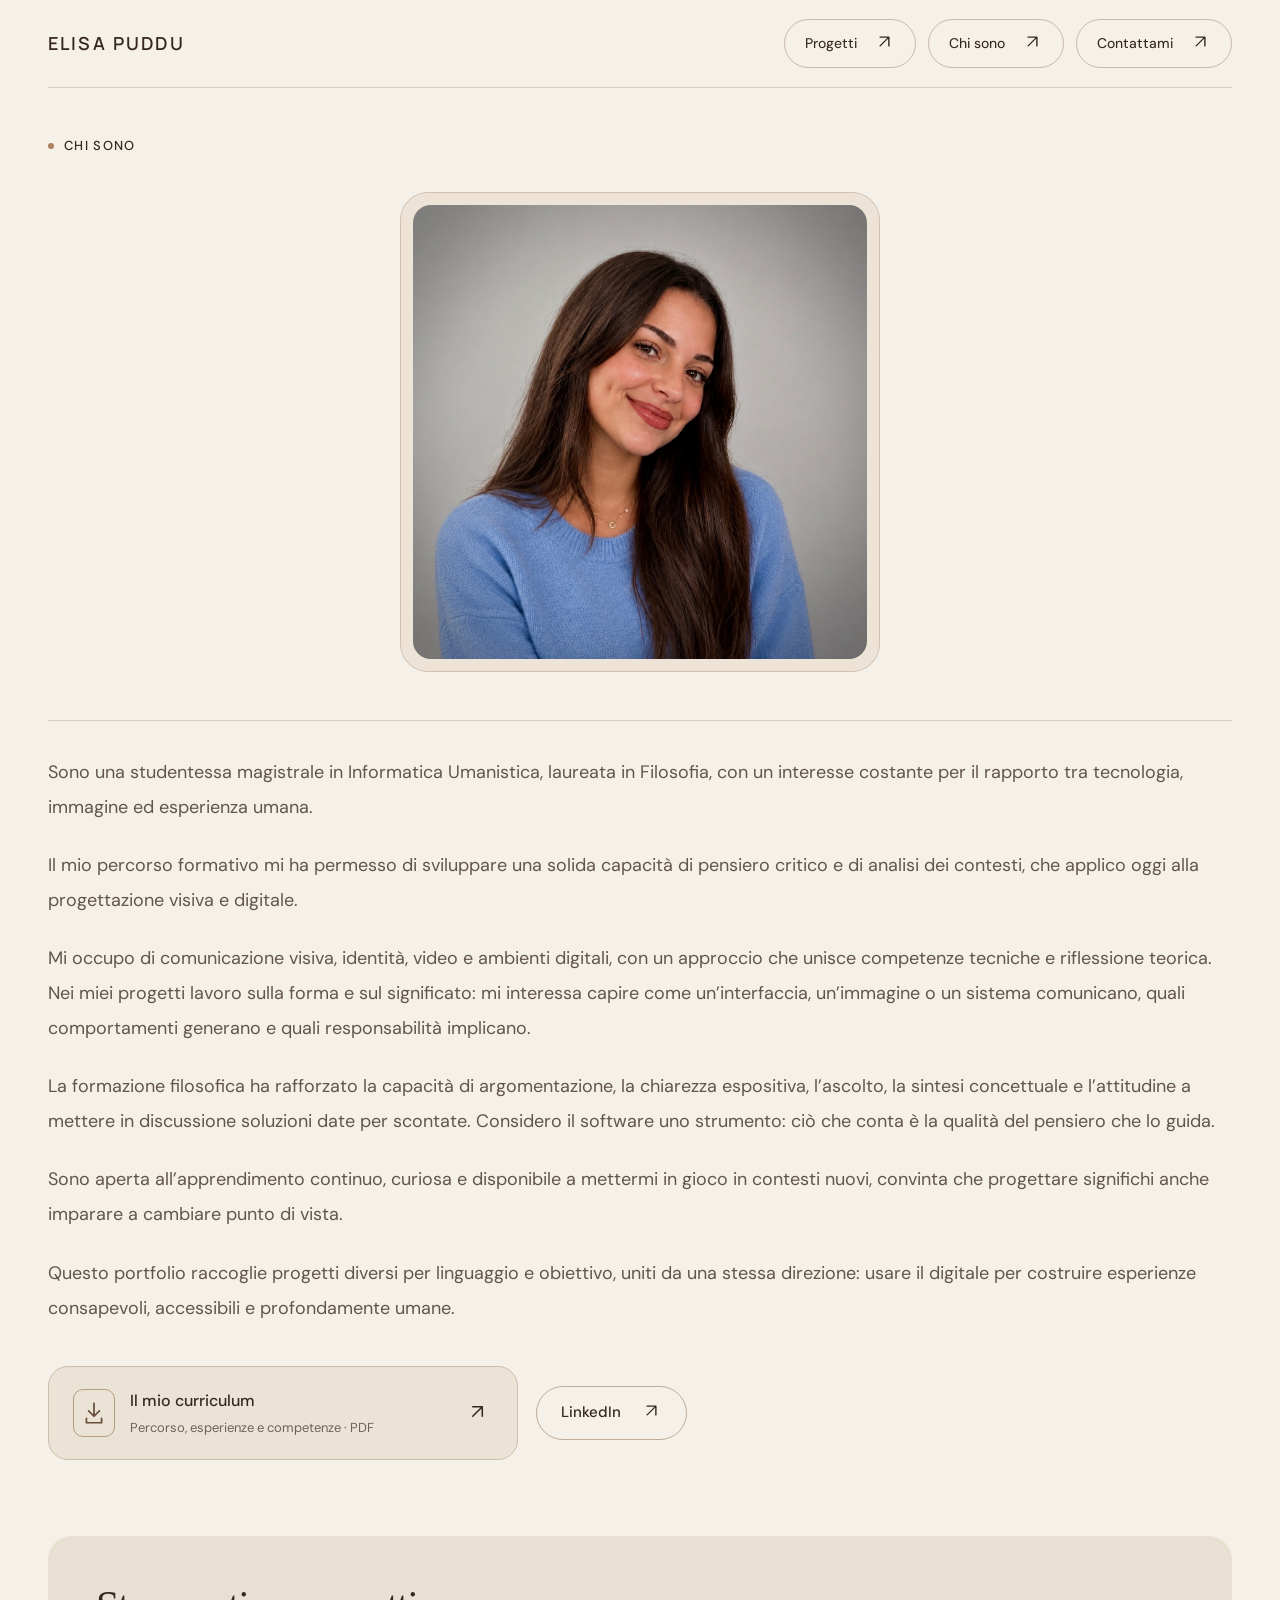
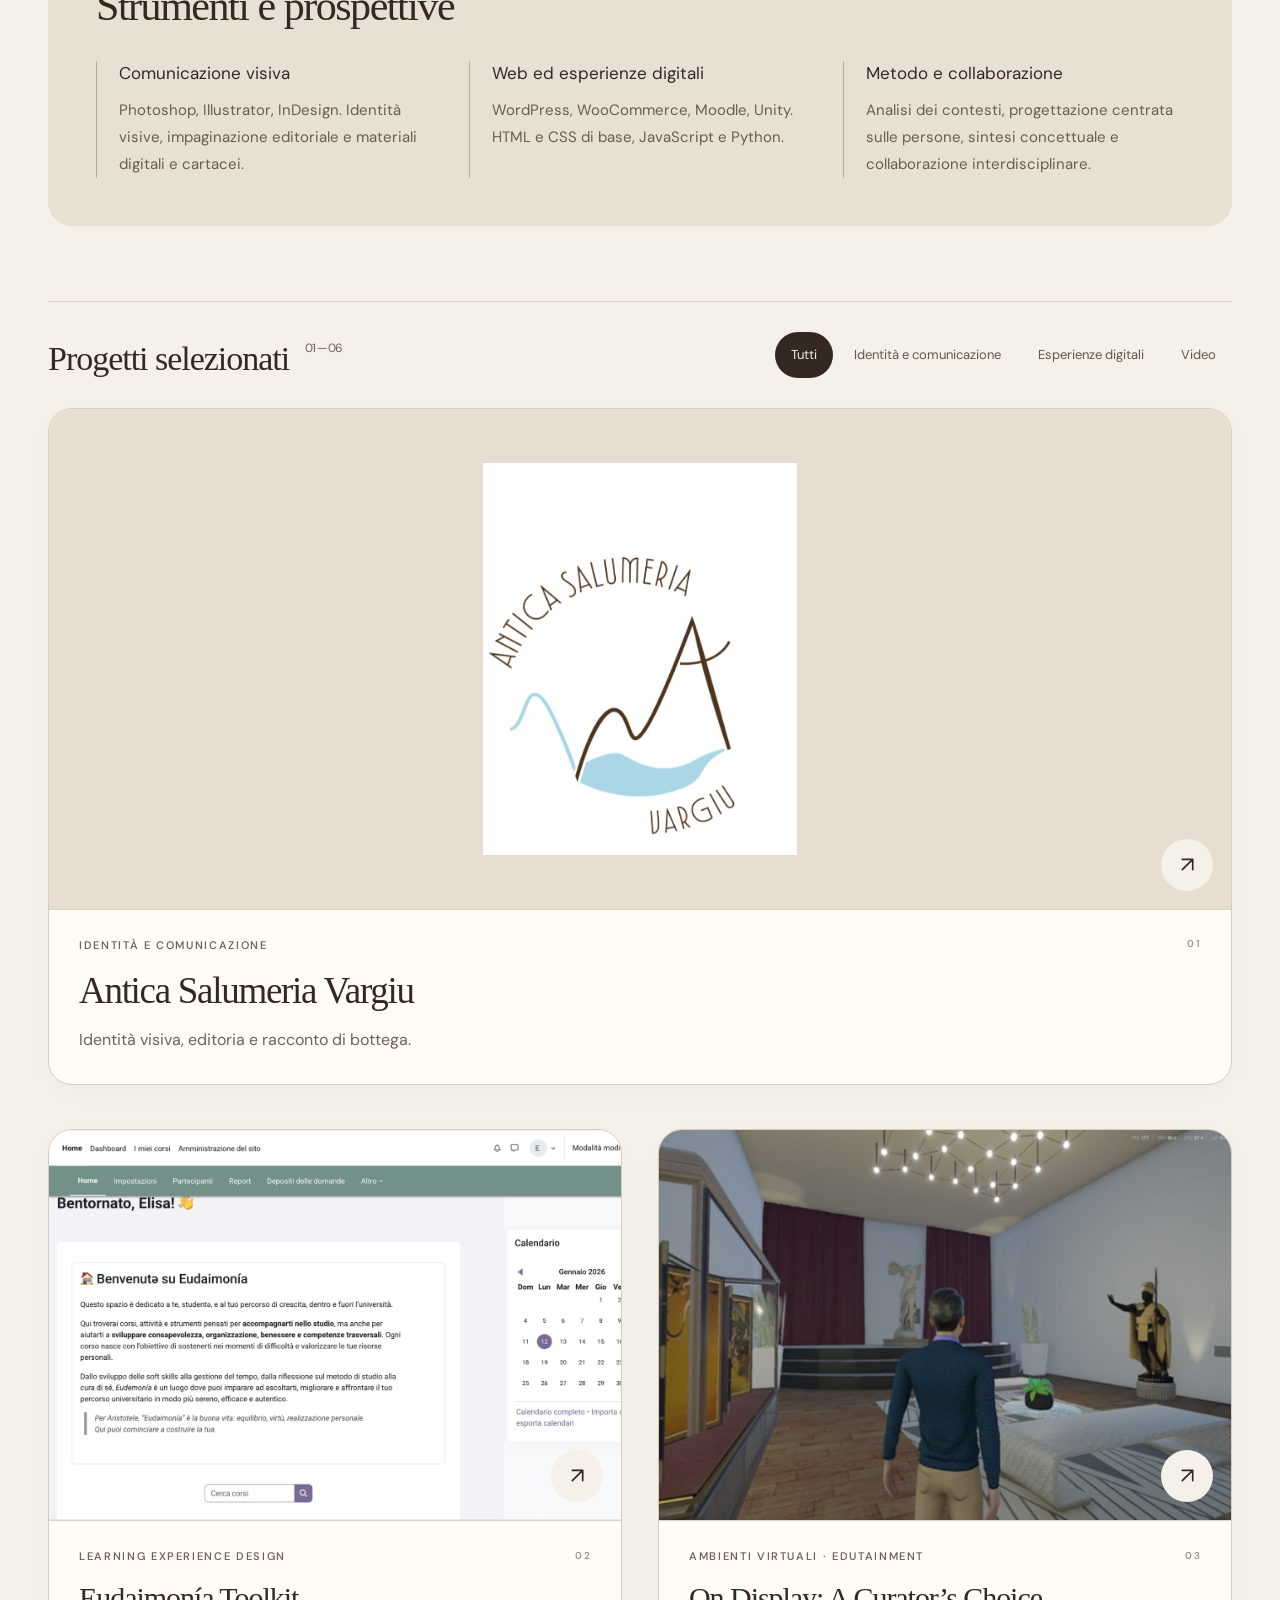
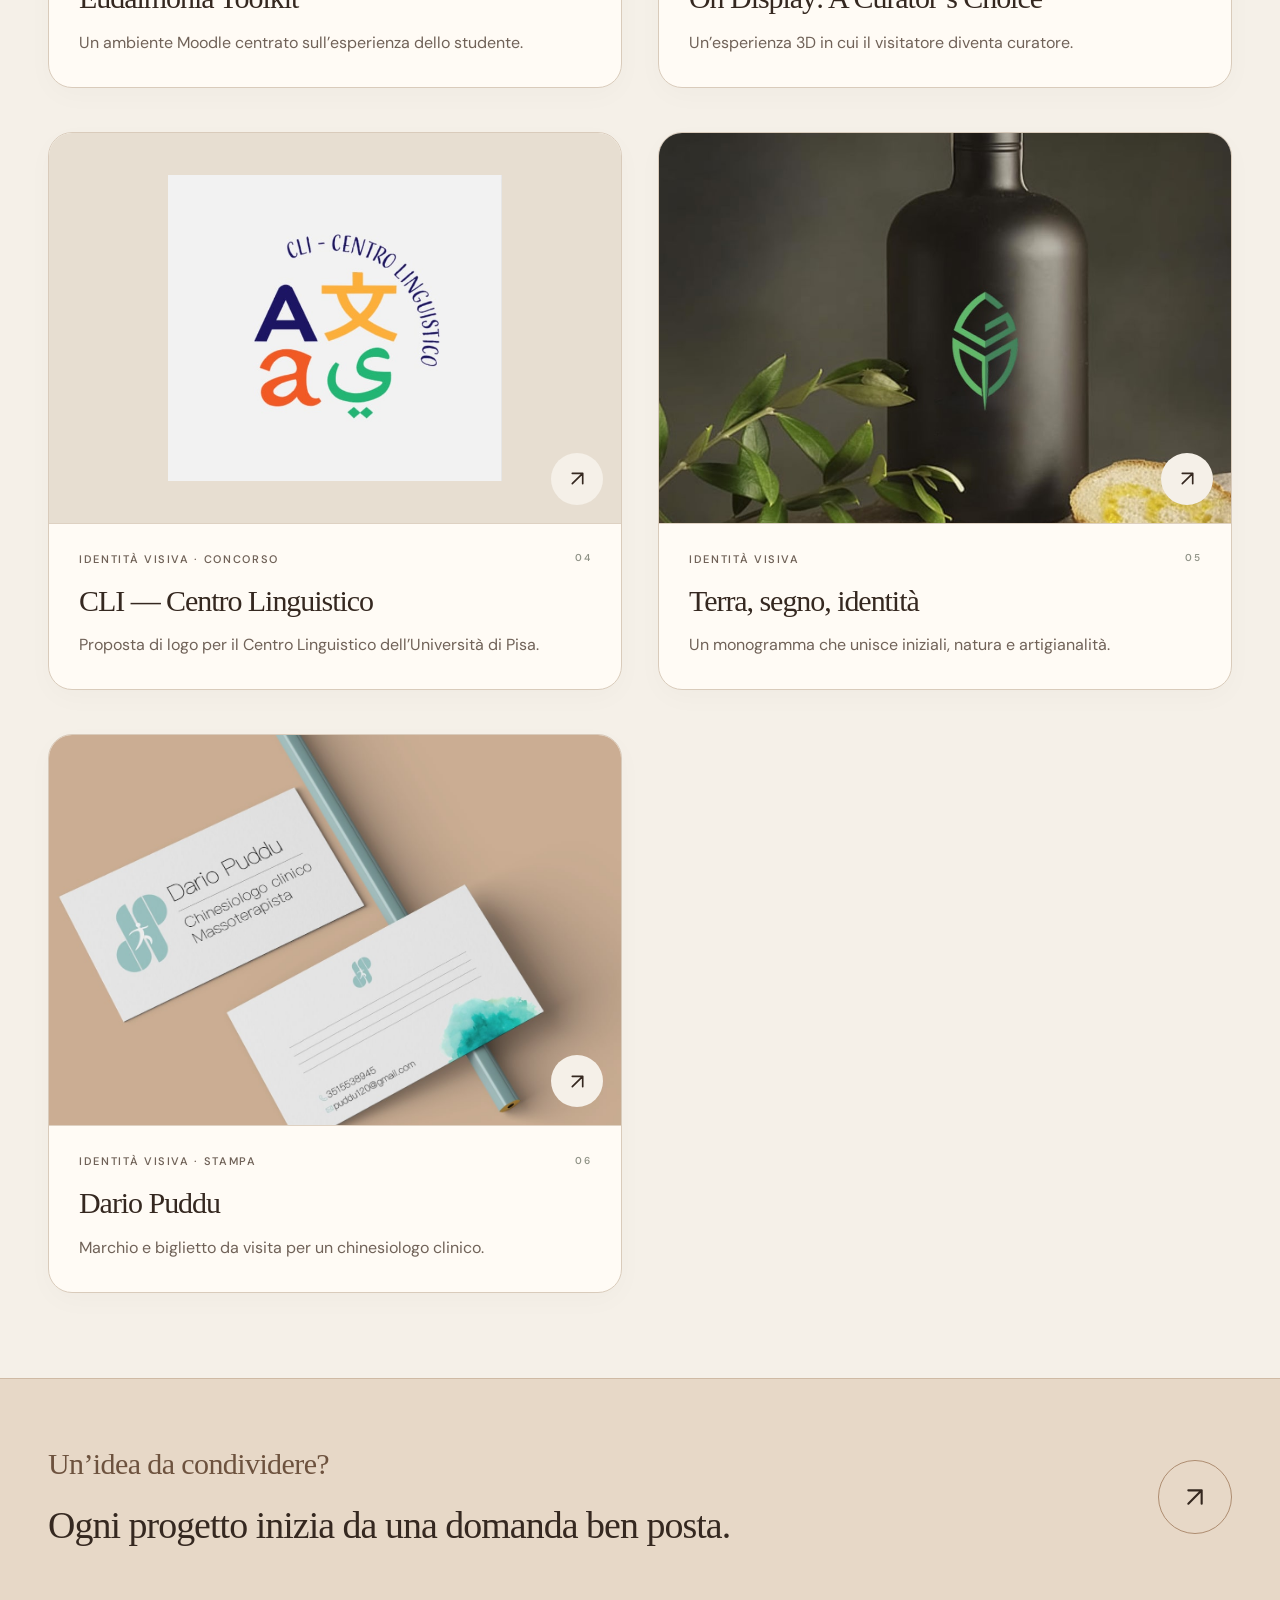
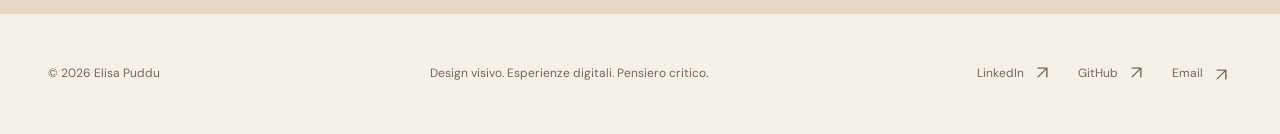
==== commit d4a5e79b: "Open with biography, consolidate Vargiu projects and replace emoji arrows with SVG" ====
--- a/index.html
+++ b/index.html
@@ -1,2 +1,2 @@
 <!doctype html>
-<html lang="it"><head><meta charset="utf-8"><meta name="viewport" content="width=device-width, initial-scale=1"><title>Elisa Puddu — Design visivo ed esperienze digitali</title><meta name="description" content="Portfolio di Elisa Puddu: identità visive, comunicazione, video e ambienti digitali. Un percorso tra Filosofia e Informatica Umanistica."><meta name="theme-color" content="#f7f5ef"><meta property="og:title" content="Elisa Puddu — Design visivo ed esperienze digitali"><meta property="og:description" content="Portfolio di Elisa Puddu: identità visive, comunicazione, video e ambienti digitali. Un percorso tra Filosofia e Informatica Umanistica."><meta property="og:type" content="website"><link rel="icon" href="assets/favicon.svg" type="image/svg+xml"><link rel="stylesheet" href="styles.css"><link rel="stylesheet" href="warm.css?v=8"><link rel="stylesheet" href="cacao.css?v=2"><script defer src="data.js?v=7"></script><script defer src="app.js?v=8"></script><script defer src="letter.js?v=7"></script></head><body data-page="home"><a class="skip-link" href="#app" style="position:absolute;left:-10000px" onfocus="this.style.left='20px'" onblur="this.style.left='-10000px'">Vai al contenuto</a><div id="app"></div><noscript><main style="padding:40px;font-family:Arial"><h1>Elisa Puddu — Portfolio</h1><p>Identità visive, comunicazione ed esperienze digitali. Per esplorare le gallerie, attiva JavaScript.</p><p><a href="mailto:elisapuddu01@gmail.com">elisapuddu01@gmail.com</a></p></main></noscript></body></html>
+<html lang="it"><head><meta charset="utf-8"><meta name="viewport" content="width=device-width, initial-scale=1"><title>Elisa Puddu — Design visivo ed esperienze digitali</title><meta name="description" content="Portfolio di Elisa Puddu: identità visive, comunicazione, video e ambienti digitali. Un percorso tra Filosofia e Informatica Umanistica."><meta name="theme-color" content="#f7f5ef"><meta property="og:title" content="Elisa Puddu — Design visivo ed esperienze digitali"><meta property="og:description" content="Portfolio di Elisa Puddu: identità visive, comunicazione, video e ambienti digitali. Un percorso tra Filosofia e Informatica Umanistica."><meta property="og:type" content="website"><link rel="icon" href="assets/favicon.svg" type="image/svg+xml"><link rel="stylesheet" href="styles.css"><link rel="stylesheet" href="warm.css?v=8"><link rel="stylesheet" href="cacao.css?v=4"><script defer src="data.js?v=7"></script><script defer src="app.js?v=9"></script><script defer src="letter.js?v=9"></script></head><body data-page="home"><a class="skip-link" href="#app" style="position:absolute;left:-10000px" onfocus="this.style.left='20px'" onblur="this.style.left='-10000px'">Vai al contenuto</a><div id="app"></div><noscript><main style="padding:40px;font-family:Arial"><h1>Elisa Puddu — Portfolio</h1><p>Identità visive, comunicazione ed esperienze digitali. Per esplorare le gallerie, attiva JavaScript.</p><p><a href="mailto:elisapuddu01@gmail.com">elisapuddu01@gmail.com</a></p></main></noscript></body></html>
--- a/cacao.css
+++ b/cacao.css
@@ -129,7 +129,7 @@
 .preview-letter{border-radius:9px 9px 0 0}
 .envelope-seal,.send-envelope>span{background:#856248;color:#fff8ed}
 .contact-band{background:#e7d8c7;border-color:#cfbaa4}
-.contact-copy{max-width:800px;width:100%;padding:30px 36px;margin-top:32px;text-align:left;border:1px solid #f5e7d629;border-radius:var(--panel-radius);background:#fff6e80a;backdrop-filter:blur(12px);-webkit-backdrop-filter:blur(12px);box-shadow:0 12px 40px #160d080a}
+.contact-copy{max-width:800px;width:100%;padding:30px 36px;margin-top:32px;text-align:left;border:1px solid #f5e7d642;border-radius:var(--panel-radius);background:#fff6e812;backdrop-filter:blur(12px);-webkit-backdrop-filter:blur(12px);box-shadow:0 12px 40px #160d080a}
 .contact-layout .contact-copy>p{color:#e0d2c3;margin-bottom:16px}
 .contact-layout .contact-copy>p:last-child{margin-bottom:0}
 .project-card{background:#fffbf5;border:1px solid #d9cbbb;border-radius:var(--panel-radius);box-shadow:0 8px 28px #35282006;transition:box-shadow .3s,border-color .3s;overflow:hidden}
@@ -146,3 +146,14 @@
 .gallery-section .grid{gap:36px}
 .related-links a{padding:22px;border:1px solid #d5c4af;border-radius:18px;background:#eee4d7;gap:20px}
 @media(max-width:650px){:root{--panel-radius:20px}.contact-copy{padding:24px 22px;margin-top:28px}.work-section .grid,.gallery-section .grid{gap:30px}.card-body{padding:22px 24px 26px}.project-card .card-title,.work-section .project-card:first-child .card-title{font-size:28px}.letter-sheet{border-radius:20px}.about-layout .portrait{border-radius:24px}.related-links a{padding:20px}}
+
+/* Shared SVG arrows and introduction-first home. */
+.icon{display:inline-block;width:1em;height:1em;vertical-align:-.15em;flex-shrink:0}
+.nav-contact .icon,.pill .icon,.footer-links .icon{font-size:21px}
+.card-go .icon{font-size:25px}.round-link .icon{font-size:32px}
+.back .icon{font-size:20px}.zoom-hint .icon{font-size:20px}
+.light-controls .icon{font-size:25px}.light-controls button{display:grid;place-items:center}
+.footer-links a,.related-links a{display:inline-flex;align-items:center;gap:8px}
+.home-about .skills{margin-bottom:50px}.home-about{padding-top:0}
+.home-about .portrait img{width:100%;height:auto;object-fit:contain}
+@media(max-width:650px){.home-about .skills{margin-bottom:24px}.round-link .icon{font-size:26px}}
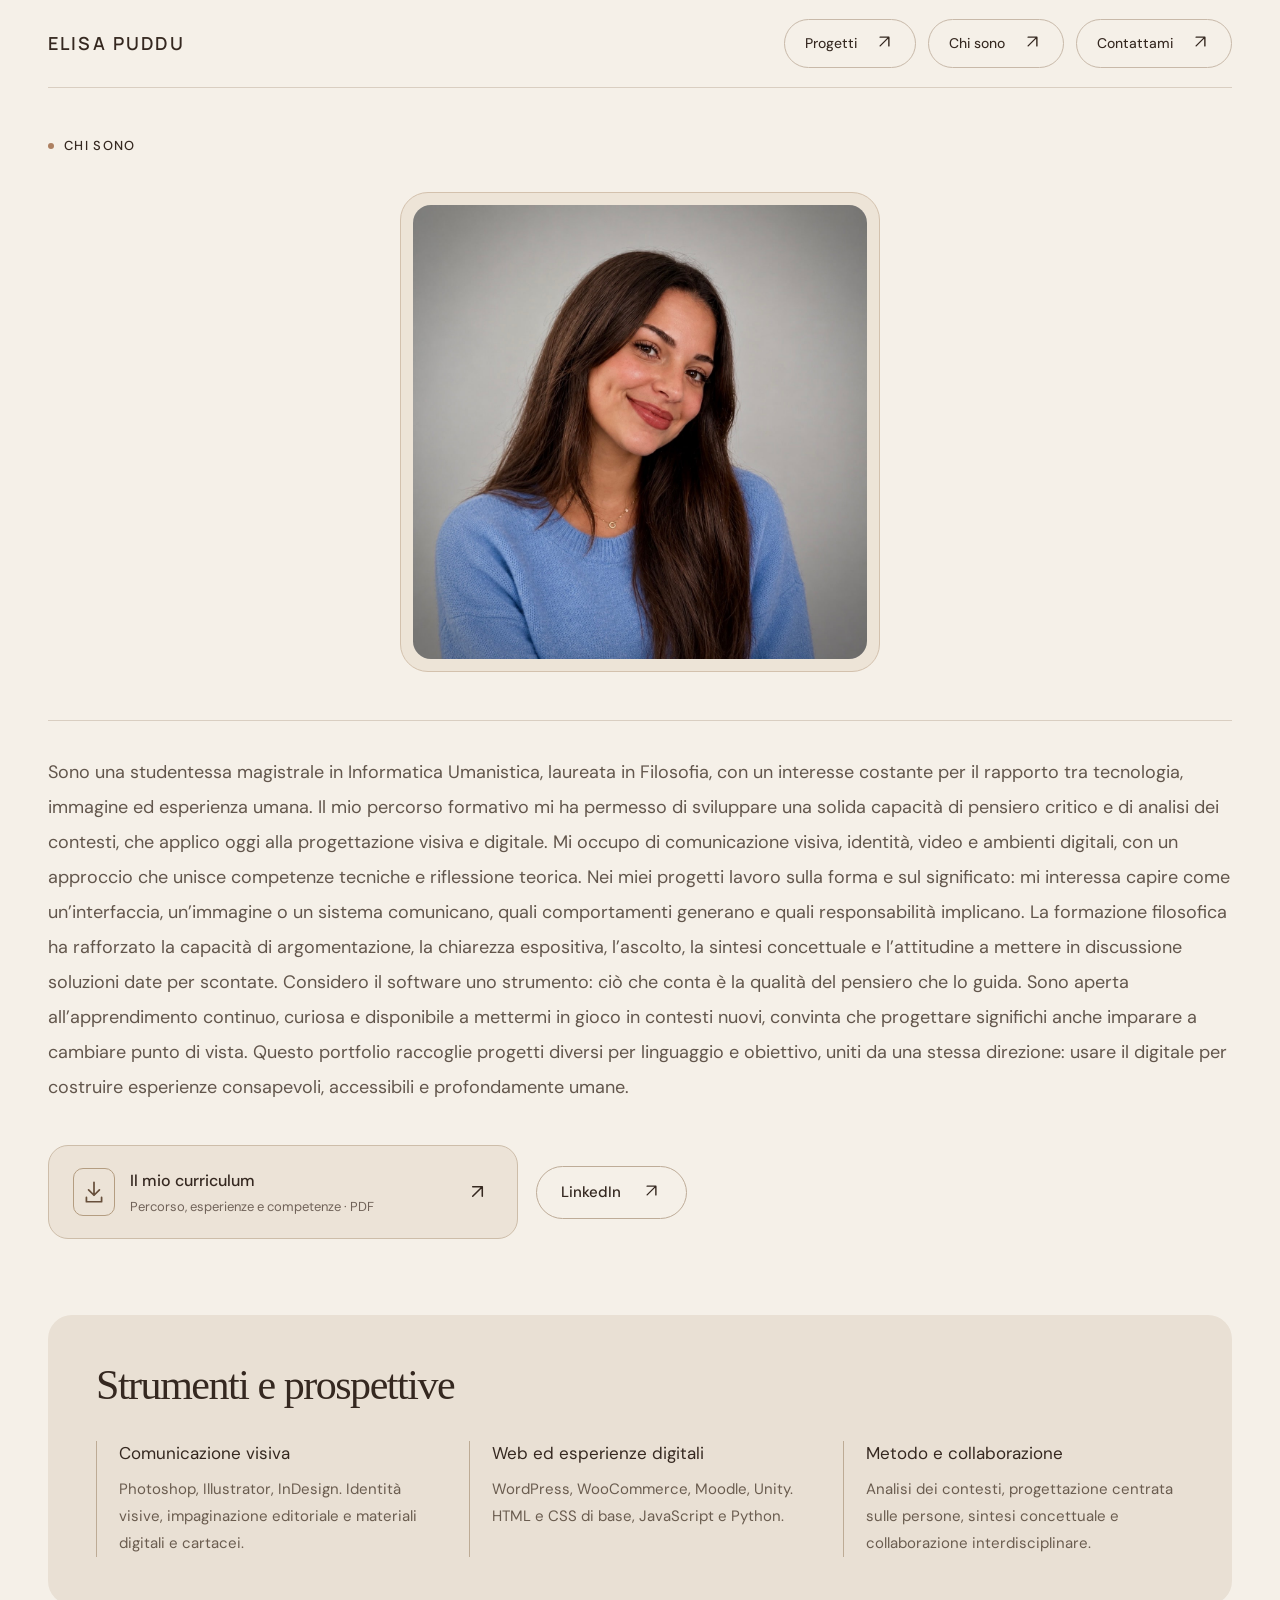
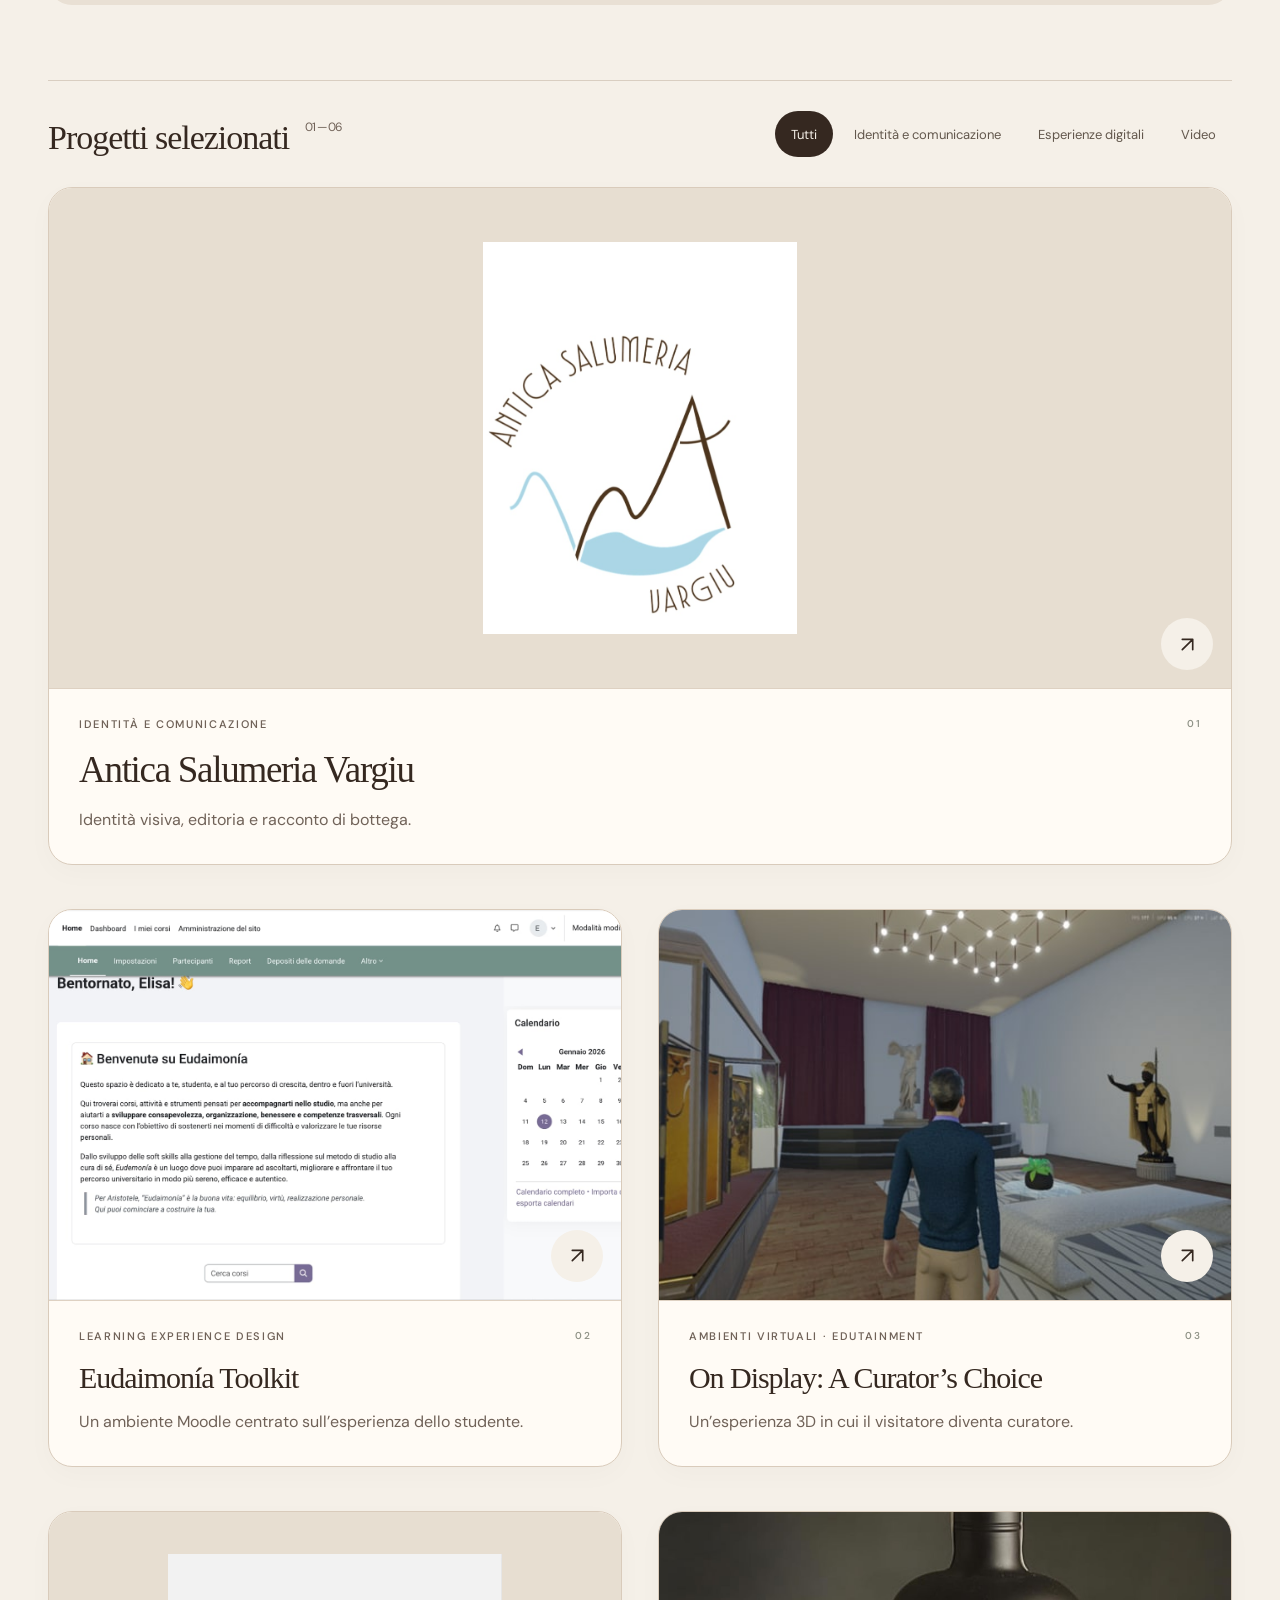
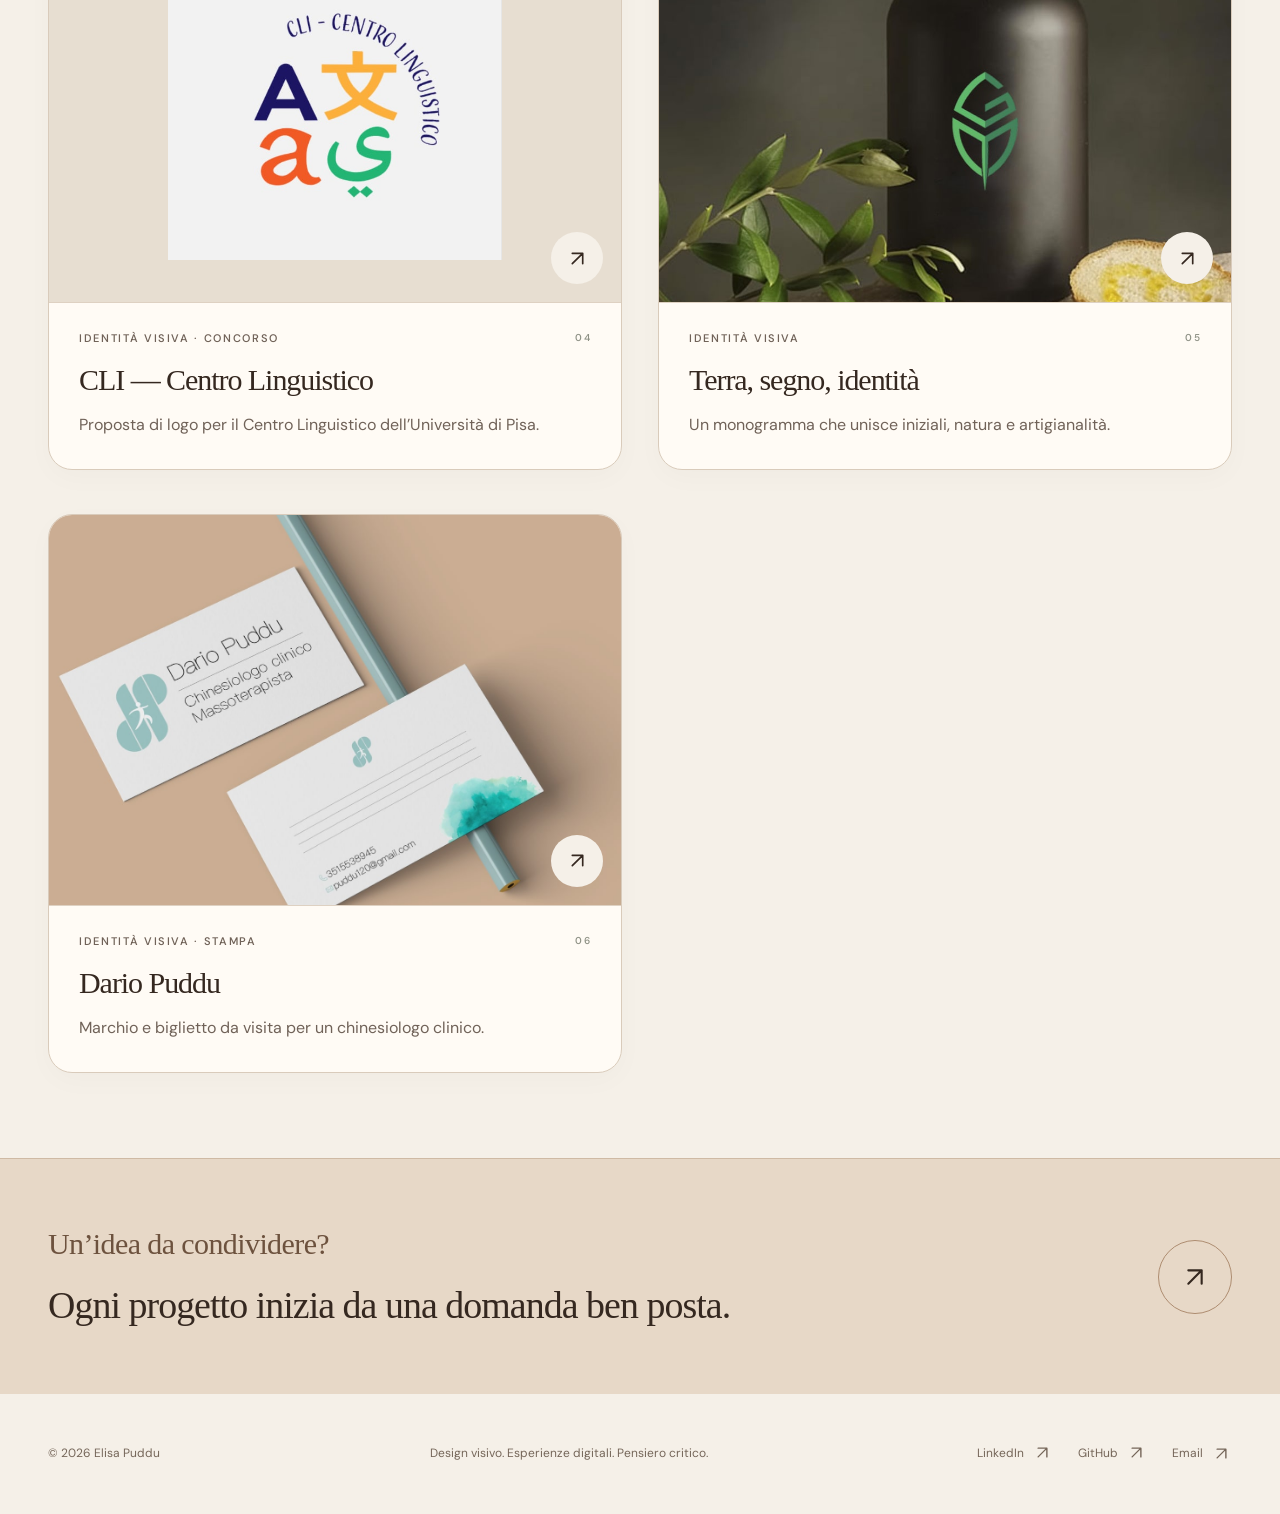
==== commit 03f68064: "Present biography as one continuous paragraph" ====
--- a/index.html
+++ b/index.html
@@ -1,2 +1,2 @@
 <!doctype html>
-<html lang="it"><head><meta charset="utf-8"><meta name="viewport" content="width=device-width, initial-scale=1"><title>Elisa Puddu — Design visivo ed esperienze digitali</title><meta name="description" content="Portfolio di Elisa Puddu: identità visive, comunicazione, video e ambienti digitali. Un percorso tra Filosofia e Informatica Umanistica."><meta name="theme-color" content="#f7f5ef"><meta property="og:title" content="Elisa Puddu — Design visivo ed esperienze digitali"><meta property="og:description" content="Portfolio di Elisa Puddu: identità visive, comunicazione, video e ambienti digitali. Un percorso tra Filosofia e Informatica Umanistica."><meta property="og:type" content="website"><link rel="icon" href="assets/favicon.svg" type="image/svg+xml"><link rel="stylesheet" href="styles.css"><link rel="stylesheet" href="warm.css?v=8"><link rel="stylesheet" href="cacao.css?v=4"><script defer src="data.js?v=7"></script><script defer src="app.js?v=9"></script><script defer src="letter.js?v=9"></script></head><body data-page="home"><a class="skip-link" href="#app" style="position:absolute;left:-10000px" onfocus="this.style.left='20px'" onblur="this.style.left='-10000px'">Vai al contenuto</a><div id="app"></div><noscript><main style="padding:40px;font-family:Arial"><h1>Elisa Puddu — Portfolio</h1><p>Identità visive, comunicazione ed esperienze digitali. Per esplorare le gallerie, attiva JavaScript.</p><p><a href="mailto:elisapuddu01@gmail.com">elisapuddu01@gmail.com</a></p></main></noscript></body></html>
+<html lang="it"><head><meta charset="utf-8"><meta name="viewport" content="width=device-width, initial-scale=1"><title>Elisa Puddu — Design visivo ed esperienze digitali</title><meta name="description" content="Portfolio di Elisa Puddu: identità visive, comunicazione, video e ambienti digitali. Un percorso tra Filosofia e Informatica Umanistica."><meta name="theme-color" content="#f7f5ef"><meta property="og:title" content="Elisa Puddu — Design visivo ed esperienze digitali"><meta property="og:description" content="Portfolio di Elisa Puddu: identità visive, comunicazione, video e ambienti digitali. Un percorso tra Filosofia e Informatica Umanistica."><meta property="og:type" content="website"><link rel="icon" href="assets/favicon.svg" type="image/svg+xml"><link rel="stylesheet" href="styles.css"><link rel="stylesheet" href="warm.css?v=8"><link rel="stylesheet" href="cacao.css?v=4"><script defer src="data.js?v=7"></script><script defer src="app.js?v=10"></script><script defer src="letter.js?v=9"></script></head><body data-page="home"><a class="skip-link" href="#app" style="position:absolute;left:-10000px" onfocus="this.style.left='20px'" onblur="this.style.left='-10000px'">Vai al contenuto</a><div id="app"></div><noscript><main style="padding:40px;font-family:Arial"><h1>Elisa Puddu — Portfolio</h1><p>Identità visive, comunicazione ed esperienze digitali. Per esplorare le gallerie, attiva JavaScript.</p><p><a href="mailto:elisapuddu01@gmail.com">elisapuddu01@gmail.com</a></p></main></noscript></body></html>
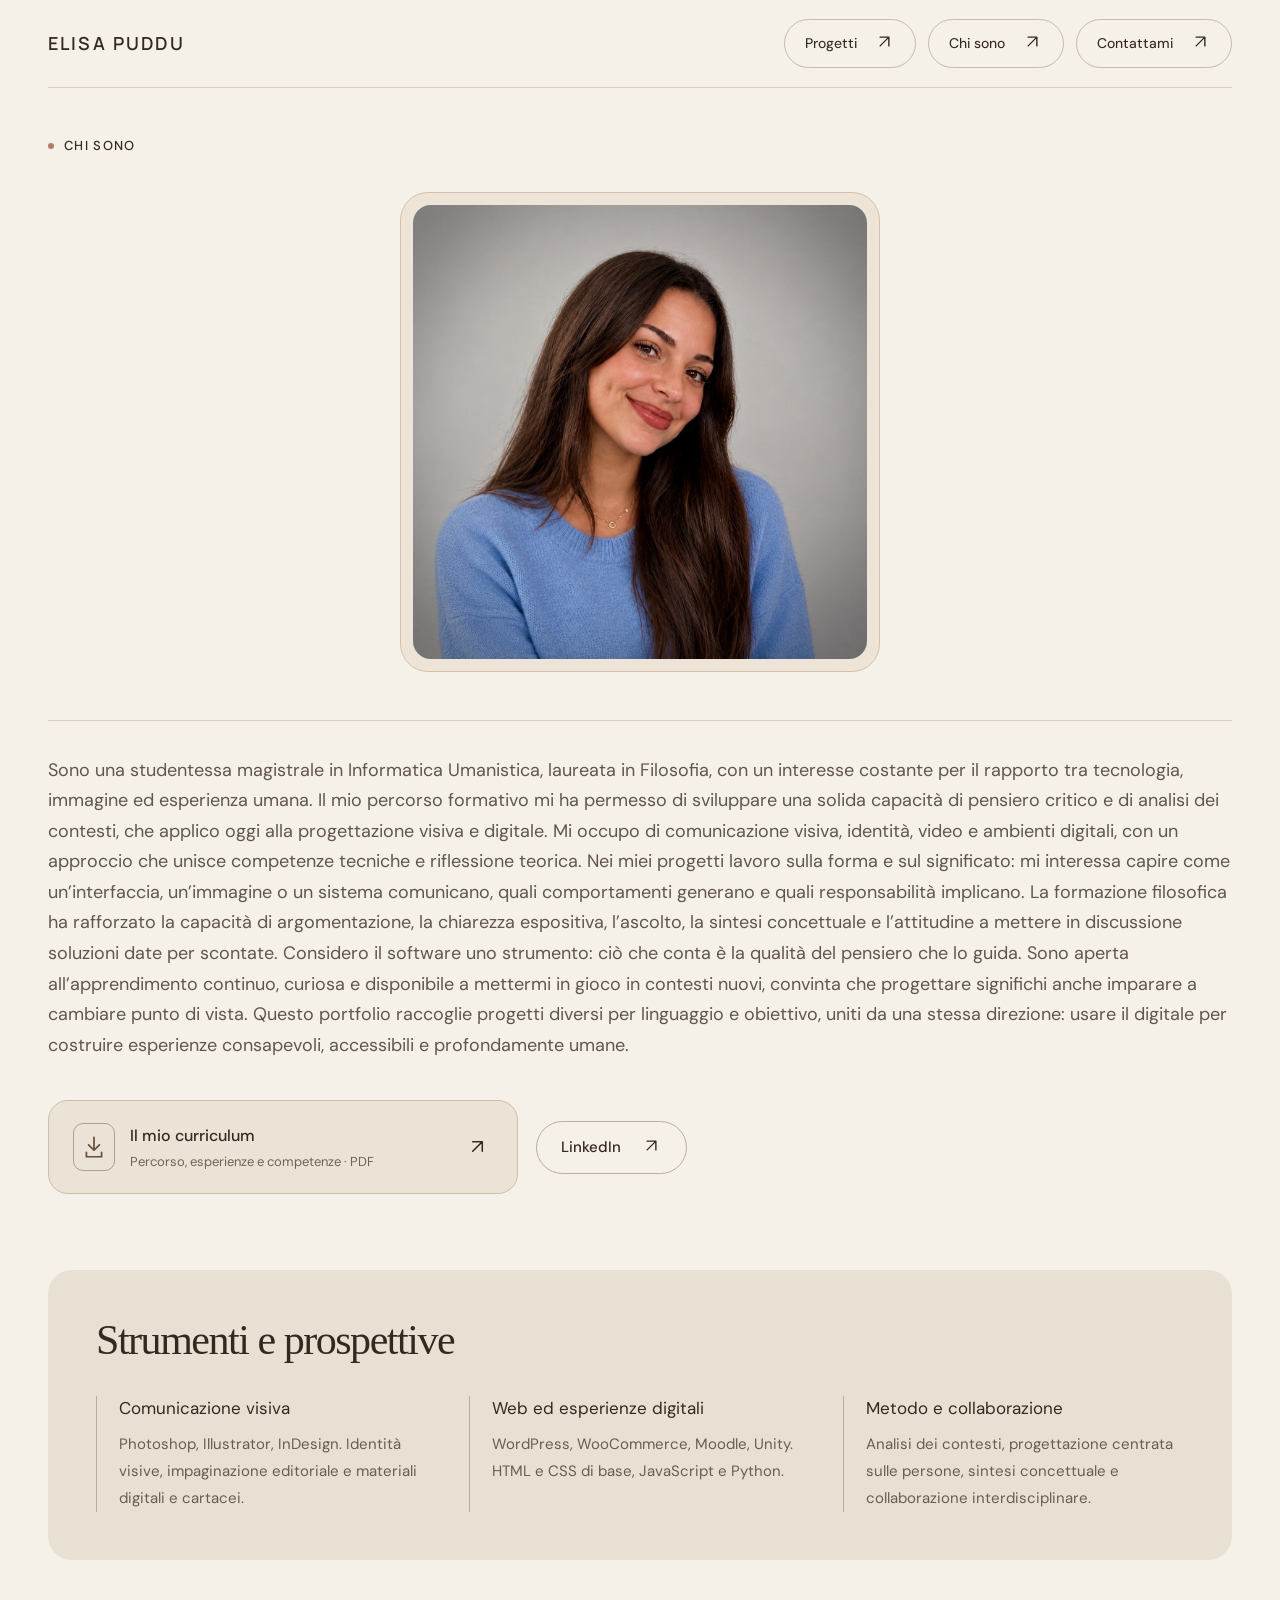
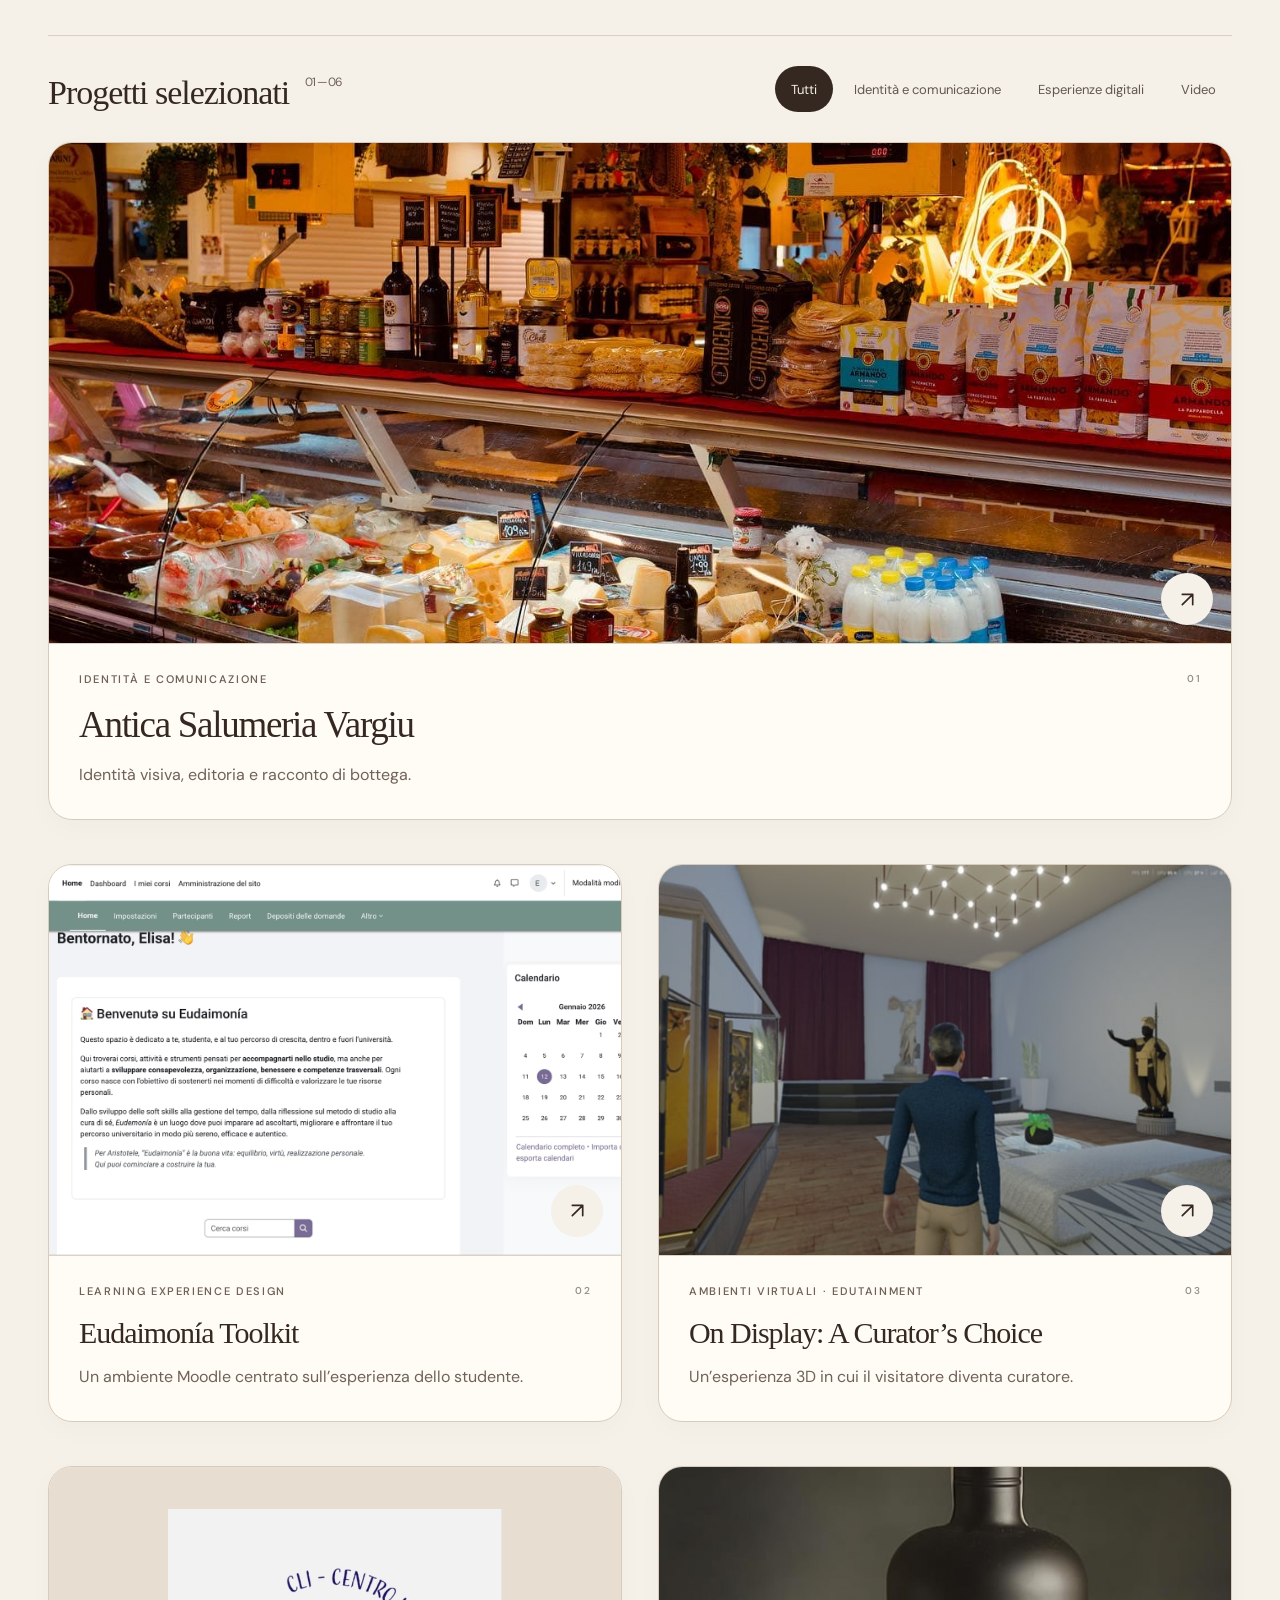
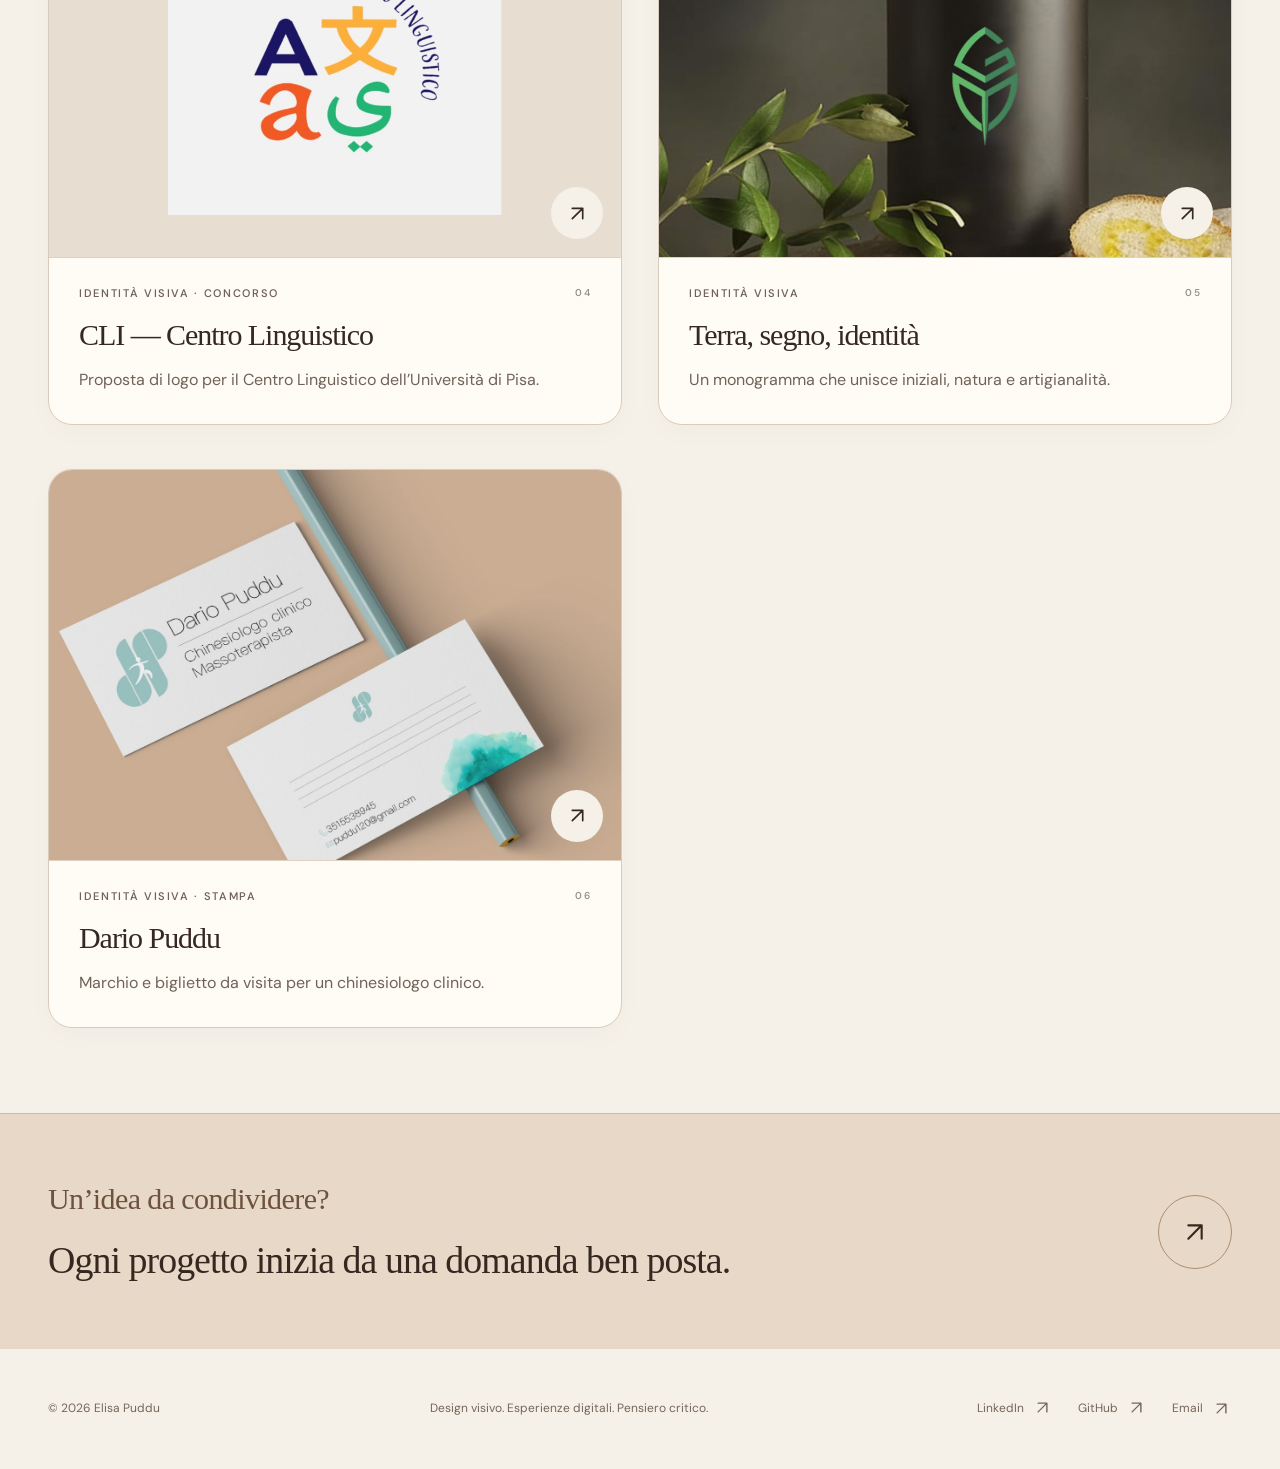
==== commit 4f1b2f56: "Use real Vargiu shop photography and refine biography and facts layout" ====
--- a/index.html
+++ b/index.html
@@ -1,2 +1,2 @@
 <!doctype html>
-<html lang="it"><head><meta charset="utf-8"><meta name="viewport" content="width=device-width, initial-scale=1"><title>Elisa Puddu — Design visivo ed esperienze digitali</title><meta name="description" content="Portfolio di Elisa Puddu: identità visive, comunicazione, video e ambienti digitali. Un percorso tra Filosofia e Informatica Umanistica."><meta name="theme-color" content="#f7f5ef"><meta property="og:title" content="Elisa Puddu — Design visivo ed esperienze digitali"><meta property="og:description" content="Portfolio di Elisa Puddu: identità visive, comunicazione, video e ambienti digitali. Un percorso tra Filosofia e Informatica Umanistica."><meta property="og:type" content="website"><link rel="icon" href="assets/favicon.svg" type="image/svg+xml"><link rel="stylesheet" href="styles.css"><link rel="stylesheet" href="warm.css?v=8"><link rel="stylesheet" href="cacao.css?v=4"><script defer src="data.js?v=7"></script><script defer src="app.js?v=10"></script><script defer src="letter.js?v=9"></script></head><body data-page="home"><a class="skip-link" href="#app" style="position:absolute;left:-10000px" onfocus="this.style.left='20px'" onblur="this.style.left='-10000px'">Vai al contenuto</a><div id="app"></div><noscript><main style="padding:40px;font-family:Arial"><h1>Elisa Puddu — Portfolio</h1><p>Identità visive, comunicazione ed esperienze digitali. Per esplorare le gallerie, attiva JavaScript.</p><p><a href="mailto:elisapuddu01@gmail.com">elisapuddu01@gmail.com</a></p></main></noscript></body></html>
+<html lang="it"><head><meta charset="utf-8"><meta name="viewport" content="width=device-width, initial-scale=1"><title>Elisa Puddu — Design visivo ed esperienze digitali</title><meta name="description" content="Portfolio di Elisa Puddu: identità visive, comunicazione, video e ambienti digitali. Un percorso tra Filosofia e Informatica Umanistica."><meta name="theme-color" content="#f7f5ef"><meta property="og:title" content="Elisa Puddu — Design visivo ed esperienze digitali"><meta property="og:description" content="Portfolio di Elisa Puddu: identità visive, comunicazione, video e ambienti digitali. Un percorso tra Filosofia e Informatica Umanistica."><meta property="og:type" content="website"><link rel="icon" href="assets/favicon.svg" type="image/svg+xml"><link rel="stylesheet" href="styles.css"><link rel="stylesheet" href="warm.css?v=8"><link rel="stylesheet" href="cacao.css?v=5"><script defer src="data.js?v=11"></script><script defer src="app.js?v=11"></script><script defer src="letter.js?v=9"></script></head><body data-page="home"><a class="skip-link" href="#app" style="position:absolute;left:-10000px" onfocus="this.style.left='20px'" onblur="this.style.left='-10000px'">Vai al contenuto</a><div id="app"></div><noscript><main style="padding:40px;font-family:Arial"><h1>Elisa Puddu — Portfolio</h1><p>Identità visive, comunicazione ed esperienze digitali. Per esplorare le gallerie, attiva JavaScript.</p><p><a href="mailto:elisapuddu01@gmail.com">elisapuddu01@gmail.com</a></p></main></noscript></body></html>
--- a/cacao.css
+++ b/cacao.css
@@ -157,3 +157,11 @@
 .home-about .skills{margin-bottom:50px}.home-about{padding-top:0}
 .home-about .portrait img{width:100%;height:auto;object-fit:contain}
 @media(max-width:650px){.home-about .skills{margin-bottom:24px}.round-link .icon{font-size:26px}}
+
+/* Continuous biography, real shop cover and aligned project facts. */
+.about-text>p{margin:0;white-space:normal;line-height:1.7}
+.project-facts{grid-template-columns:repeat(3,minmax(0,1fr));gap:48px;align-items:start}
+.project-facts .fact{min-width:0}.project-facts .fact:last-child{text-align:right}
+.card-image.bottega img{object-fit:cover;object-position:center;padding:0}
+body[data-page=vargiu] .project-cover img{aspect-ratio:3/2;object-fit:cover;object-position:center;width:100%;max-height:720px}
+@media(max-width:650px){.about-text>p{line-height:1.75}.project-facts{grid-template-columns:1fr;gap:24px}.project-facts .fact:last-child{text-align:left;grid-column:auto}.card-image.bottega img{object-position:center}body[data-page=vargiu] .project-cover img{aspect-ratio:3/2;height:auto}}
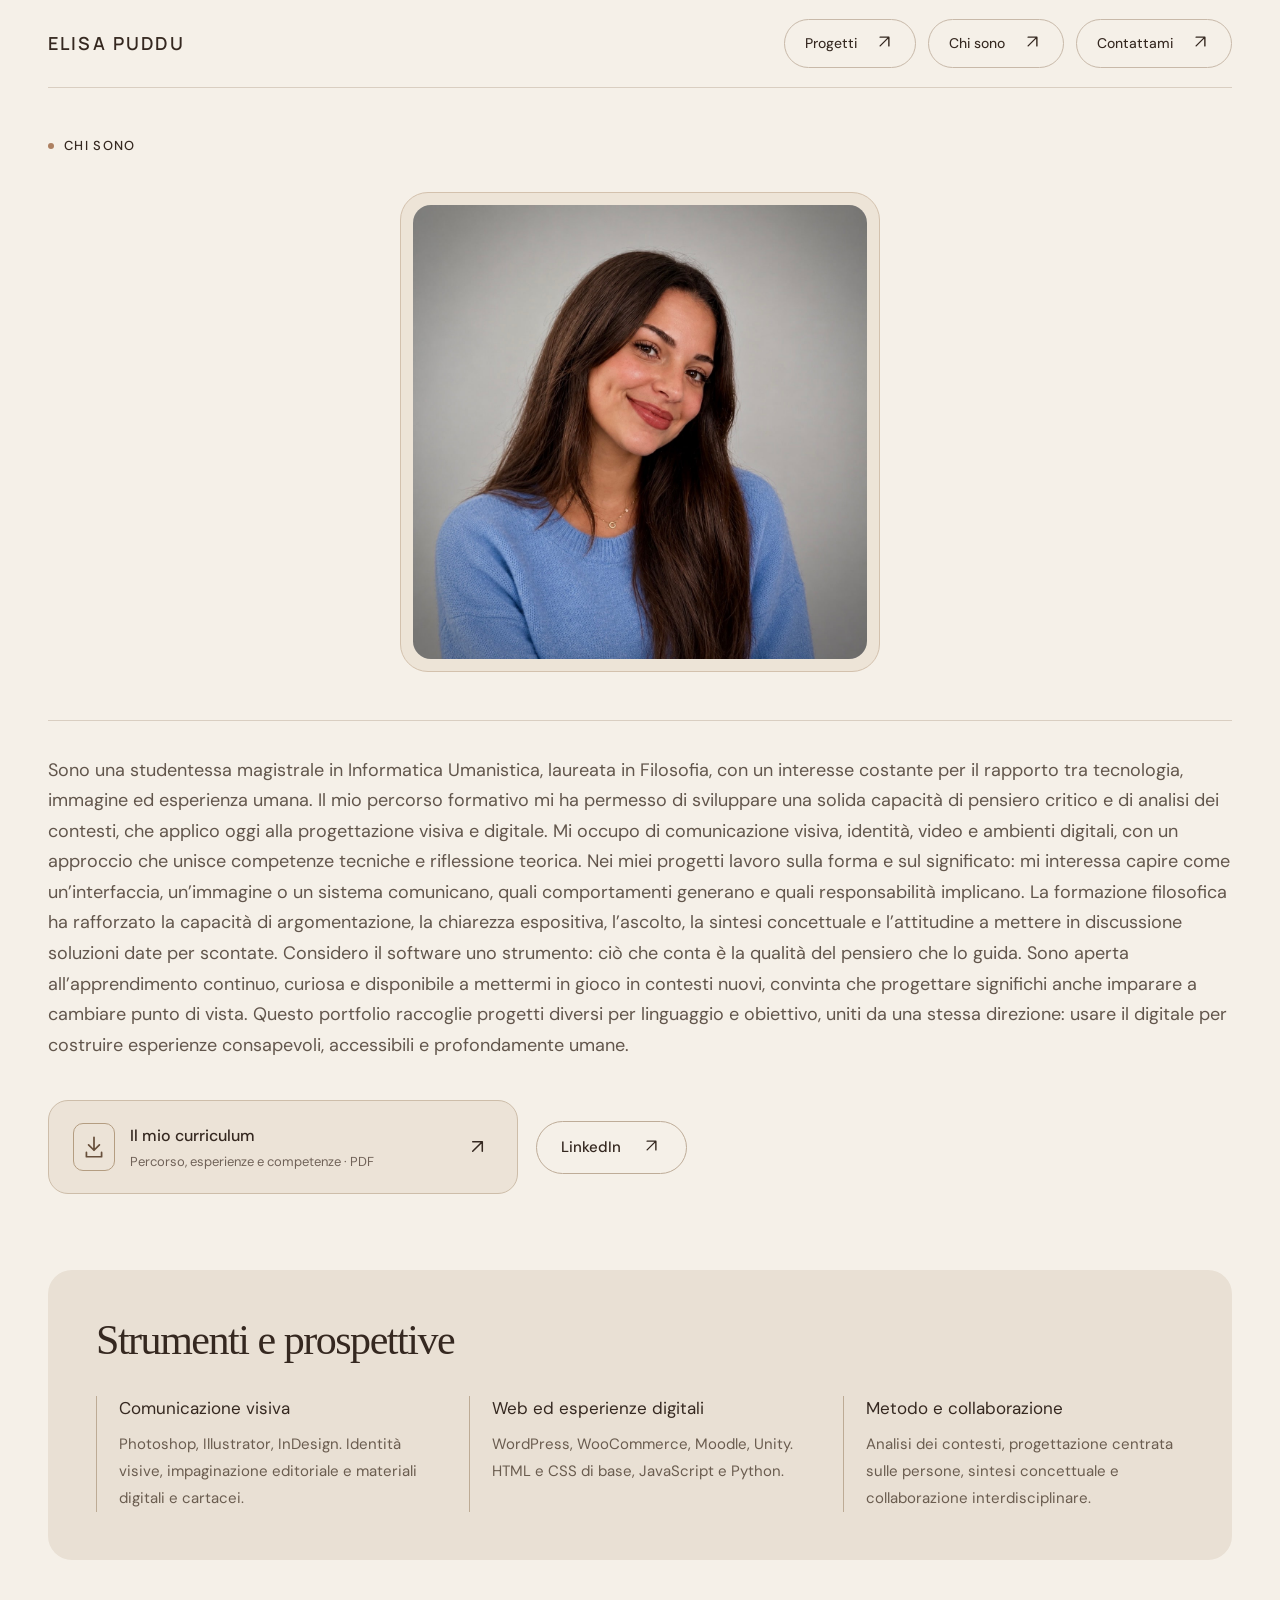
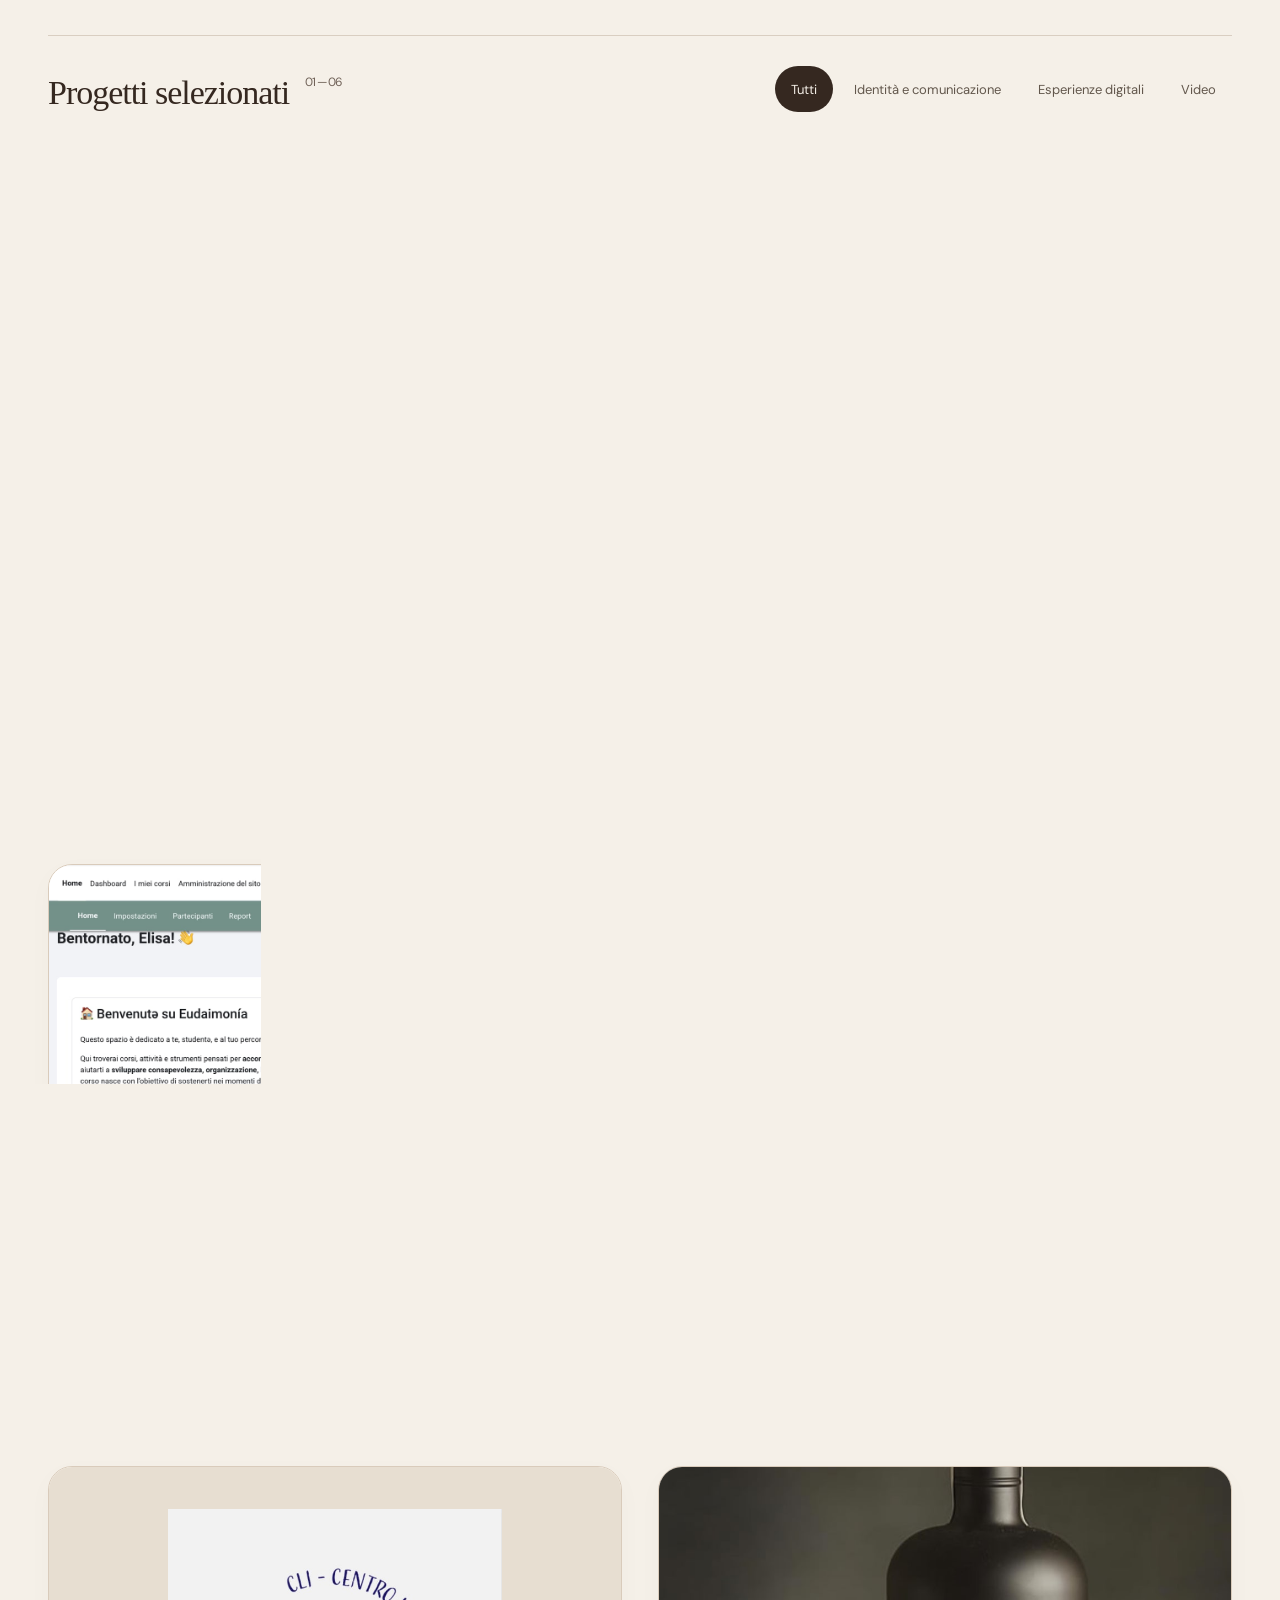
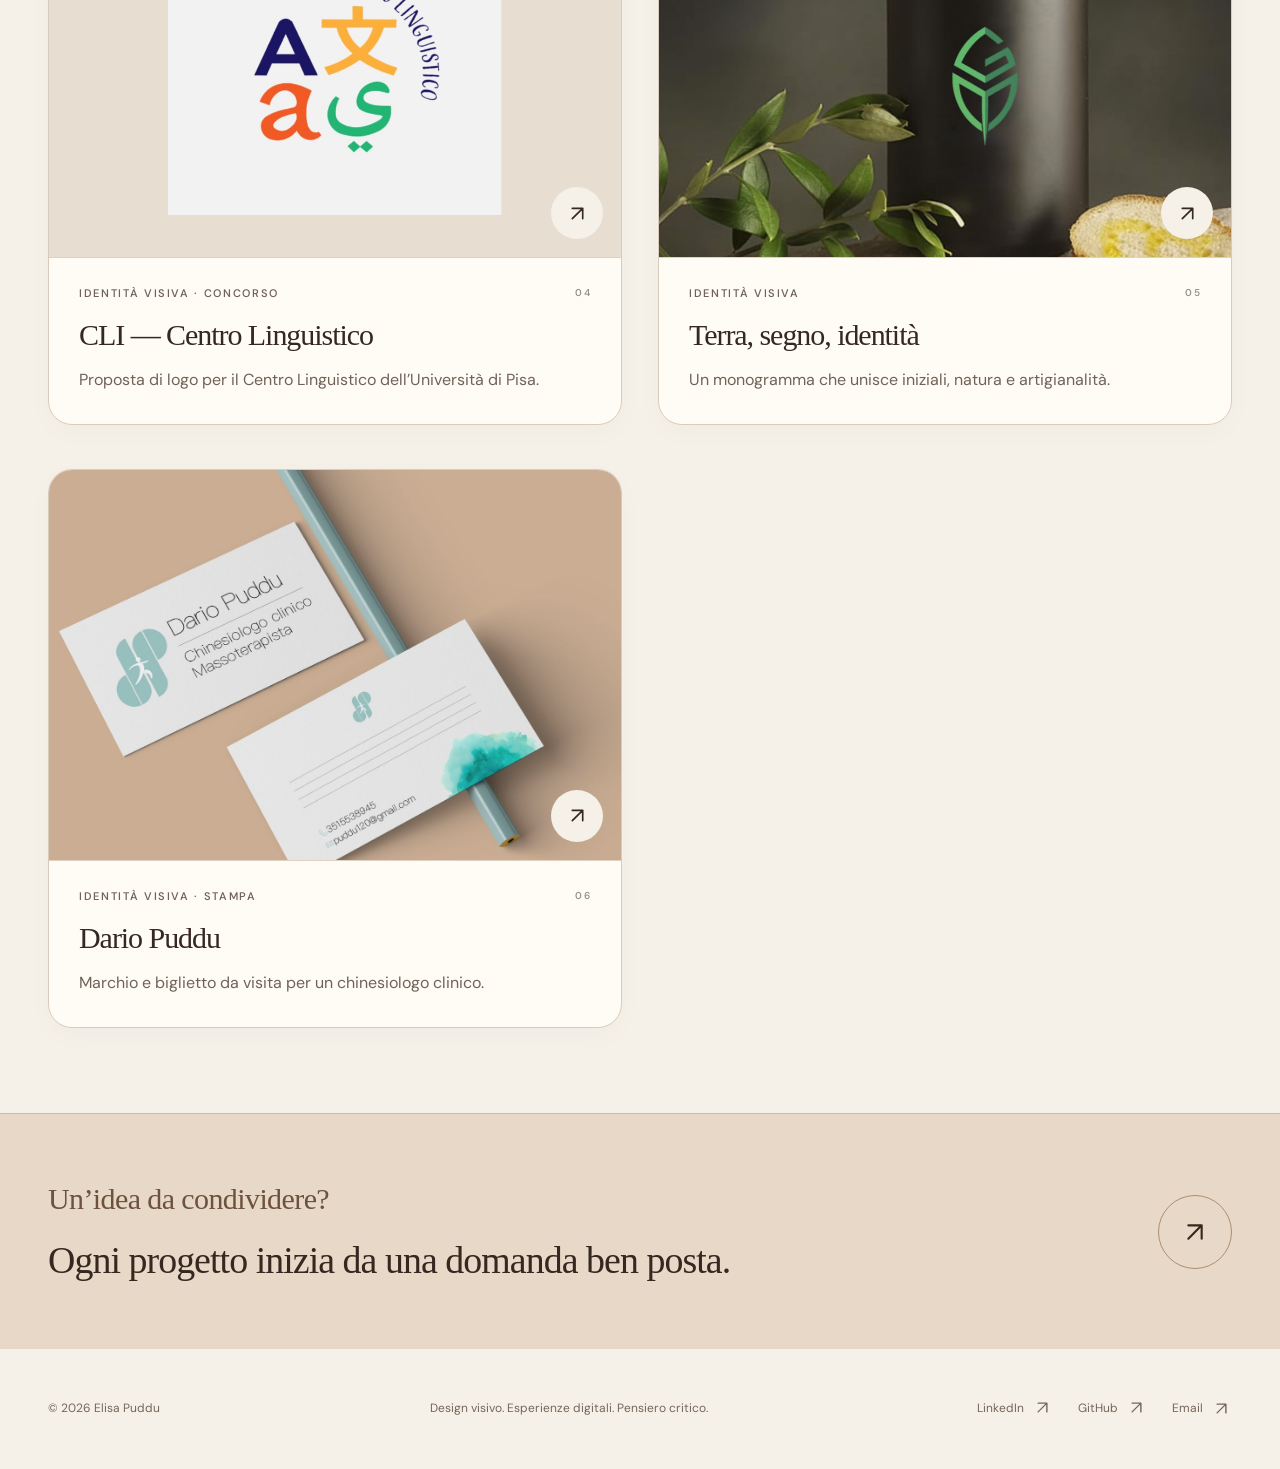
==== commit 71231ab6: "Publish Vargiu rebranding case study with native text and original artwork" ====
--- a/index.html
+++ b/index.html
@@ -1,2 +1,2 @@
 <!doctype html>
-<html lang="it"><head><meta charset="utf-8"><meta name="viewport" content="width=device-width, initial-scale=1"><title>Elisa Puddu — Design visivo ed esperienze digitali</title><meta name="description" content="Portfolio di Elisa Puddu: identità visive, comunicazione, video e ambienti digitali. Un percorso tra Filosofia e Informatica Umanistica."><meta name="theme-color" content="#f7f5ef"><meta property="og:title" content="Elisa Puddu — Design visivo ed esperienze digitali"><meta property="og:description" content="Portfolio di Elisa Puddu: identità visive, comunicazione, video e ambienti digitali. Un percorso tra Filosofia e Informatica Umanistica."><meta property="og:type" content="website"><link rel="icon" href="assets/favicon.svg" type="image/svg+xml"><link rel="stylesheet" href="styles.css"><link rel="stylesheet" href="warm.css?v=8"><link rel="stylesheet" href="cacao.css?v=5"><script defer src="data.js?v=11"></script><script defer src="app.js?v=11"></script><script defer src="letter.js?v=9"></script></head><body data-page="home"><a class="skip-link" href="#app" style="position:absolute;left:-10000px" onfocus="this.style.left='20px'" onblur="this.style.left='-10000px'">Vai al contenuto</a><div id="app"></div><noscript><main style="padding:40px;font-family:Arial"><h1>Elisa Puddu — Portfolio</h1><p>Identità visive, comunicazione ed esperienze digitali. Per esplorare le gallerie, attiva JavaScript.</p><p><a href="mailto:elisapuddu01@gmail.com">elisapuddu01@gmail.com</a></p></main></noscript></body></html>
+<html lang="it"><head><meta charset="utf-8"><meta name="viewport" content="width=device-width, initial-scale=1"><title>Elisa Puddu — Design visivo ed esperienze digitali</title><meta name="description" content="Portfolio di Elisa Puddu: identità visive, comunicazione, video e ambienti digitali. Un percorso tra Filosofia e Informatica Umanistica."><meta name="theme-color" content="#f7f5ef"><meta property="og:title" content="Elisa Puddu — Design visivo ed esperienze digitali"><meta property="og:description" content="Portfolio di Elisa Puddu: identità visive, comunicazione, video e ambienti digitali. Un percorso tra Filosofia e Informatica Umanistica."><meta property="og:type" content="website"><link rel="icon" href="assets/favicon.svg" type="image/svg+xml"><link rel="stylesheet" href="styles.css"><link rel="stylesheet" href="warm.css?v=8"><link rel="stylesheet" href="cacao.css?v=6"><script defer src="data.js?v=12"></script><script defer src="app.js?v=12"></script><script defer src="letter.js?v=9"></script></head><body data-page="home"><a class="skip-link" href="#app" style="position:absolute;left:-10000px" onfocus="this.style.left='20px'" onblur="this.style.left='-10000px'">Vai al contenuto</a><div id="app"></div><noscript><main style="padding:40px;font-family:Arial"><h1>Elisa Puddu — Portfolio</h1><p>Identità visive, comunicazione ed esperienze digitali. Per esplorare le gallerie, attiva JavaScript.</p><p><a href="mailto:elisapuddu01@gmail.com">elisapuddu01@gmail.com</a></p></main></noscript></body></html>
--- a/cacao.css
+++ b/cacao.css
@@ -165,3 +165,31 @@
 .card-image.bottega img{object-fit:cover;object-position:center;padding:0}
 body[data-page=vargiu] .project-cover img{aspect-ratio:3/2;object-fit:cover;object-position:center;width:100%;max-height:720px}
 @media(max-width:650px){.about-text>p{line-height:1.75}.project-facts{grid-template-columns:1fr;gap:24px}.project-facts .fact:last-child{text-align:left;grid-column:auto}.card-image.bottega img{object-position:center}body[data-page=vargiu] .project-cover img{aspect-ratio:3/2;height:auto}}
+
+/* Project facts: left / centre / right. */
+.project-facts .fact:nth-child(2){text-align:center}
+/* Rebranding case study: live text paired with isolated original artwork. */
+.case-brand-intro{display:flex;align-items:center;justify-content:center;gap:80px;padding:50px 60px 70px;border:1px solid var(--line);border-radius:28px;background:#eee4d7;margin-bottom:30px}
+.case-brand-intro>img{width:min(36%,320px);height:auto}.case-brand-intro>p{font:italic 42px/1.25 var(--serif);max-width:350px;color:#77563e;letter-spacing:-.03em}
+.case-row{display:grid;grid-template-columns:minmax(0,1fr) minmax(0,1.12fr);gap:70px;align-items:center;padding:74px 0;border-bottom:1px solid var(--line)}
+.case-copy{min-width:0}.case-copy .eyebrow{color:#947354;margin-bottom:18px}.case-copy h2{font-size:clamp(32px,3vw,44px);letter-spacing:-.035em;line-height:1.15;margin-bottom:26px}
+.case-copy>p,.case-copy li{font-size:17px;line-height:1.85;color:#65574a}.case-copy>p{margin-bottom:18px}.case-copy ul{padding-left:20px;margin:20px 0}.case-copy li{margin:10px 0}.case-copy h3{font:400 27px/1.3 var(--serif);margin:28px 0 16px;color:#493629}
+.case-copy .case-tool{font-size:12px;letter-spacing:.04em;border-top:1px solid var(--line);padding-top:14px;margin-top:24px;color:#80664e}
+.case-visual{min-width:0}.case-figure{margin:0}.case-figure>button{display:block;width:100%;border:0;position:relative;background:transparent;padding:24px;border-radius:24px}
+.case-figure img{width:100%;height:auto;max-height:470px;object-fit:contain}.case-figure figcaption{font-size:13px;line-height:1.7;color:#82705d;margin-top:12px;text-align:center}
+.case-figure .zoom-hint{opacity:0;background:#e1d0bb;transition:opacity .2s;color:#352820;display:grid;place-items:center;width:42px;height:42px;padding:0}
+.case-figure button:hover .zoom-hint,.case-figure button:focus-visible .zoom-hint{opacity:1}
+.previous-mark img{max-width:250px;margin:auto}.case-logo-pair{display:grid;gap:30px}.case-logo-pair>figure:first-child img{max-height:290px}
+.case-logo-pair>figure:last-child img{max-height:200px}.case-variants{display:grid;grid-template-columns:1fr 1fr;gap:24px}.case-variants .case-figure>button{background:#eee5d9;border:1px solid #dfd0be;padding:24px}.case-variants .dark-variant>button{background:#352820;border-color:#352820}.case-variants img{height:210px;object-fit:contain}
+.case-palette{display:grid;grid-template-columns:repeat(3,1fr);gap:20px}.case-swatch span{display:block;aspect-ratio:1;border-radius:20px;border:1px solid #35282014}.case-swatch p{font-size:13px;color:#70604f;margin-top:10px}.pattern-figure img{max-height:500px}
+.case-chapter{background:#3c2c23;border-radius:28px;padding:56px 60px;margin-top:64px;color:#f5f0e8}.case-chapter .eyebrow{color:#cfaf8f;margin-bottom:25px}.case-chapter h2{font-size:clamp(40px,4vw,62px);line-height:1.1;letter-spacing:-.04em;margin-bottom:26px}.case-chapter>p:last-child{font-size:18px;line-height:1.85;max-width:860px;color:#dfcbb7}
+.case-book{background:#e9dfd0;border:1px solid #d7c5ae;padding:28px;border-radius:26px}.case-book-page{display:block;padding:0;border:0;position:relative;width:100%;background:transparent;border-radius:12px}.case-book-page>img{width:100%;max-height:560px;object-fit:contain;border-radius:10px}.case-book-controls{display:flex;align-items:center;justify-content:space-between;margin-top:20px}.case-book-controls button{width:48px;height:48px;border:1px solid #bea68b;background:#f6f0e6;border-radius:50%;display:grid;place-items:center;font-size:23px;color:#59402d}.case-book-controls button:disabled{opacity:.3;cursor:default}.book-counter{font-size:14px;color:#71583f}
+.site-mockup>button{max-height:620px;overflow-y:auto;overscroll-behavior:contain;background:#e5dacb;padding:18px;border:1px solid #cfbba2;scrollbar-color:#a48362 #e5dacb}.site-mockup img{max-height:none;width:min(100%,399px);margin:auto;border-radius:12px}.site-mockup .zoom-hint{position:sticky;left:calc(100% - 42px);bottom:0;opacity:1}
+.case-print-note{border:1px solid #d6c3ad;border-radius:26px;position:relative;overflow:hidden;min-height:380px;display:grid;place-items:center;padding:36px;background:#eee2d2}.case-print-note>img{position:absolute;inset:0;width:100%;height:100%;object-fit:cover;opacity:.12;pointer-events:none}.case-print-note>div{position:relative;text-align:center}.case-print-note p{font:italic 42px/1.2 var(--serif);color:#7f342a;margin:0 0 25px}.case-print-note span{font-size:12px;color:#856b53;letter-spacing:.04em}
+body[data-page=vargiu-rebranding] .lightbox img{background:#f5f0e8;padding:24px;border-radius:18px}
+body[data-page=vargiu-rebranding] .lightbox img.light-on-dark{background:#352820}
+@media(max-width:1000px){.case-row{gap:36px;padding:52px 0}.case-brand-intro{gap:40px;padding:40px}.case-brand-intro>p{font-size:34px}.case-variants{gap:16px}.case-variants img{height:170px}.case-figure>button{padding:14px}}
+@media(max-width:650px){.project-facts .fact:nth-child(2){text-align:left}.case-brand-intro{flex-direction:column;padding:32px 24px;gap:26px;margin-bottom:10px}.case-brand-intro>img{width:min(100%,230px)}.case-brand-intro>p{text-align:center;font-size:30px;max-width:280px}.case-row{grid-template-columns:1fr;gap:28px;padding:40px 0}.case-copy h2{font-size:34px}.case-copy>p,.case-copy li{font-size:17px}.case-figure figcaption{font-size:12px}.case-variants img{height:150px}.case-variants .case-figure>button{padding:16px}.case-palette{gap:14px}.case-swatch span{border-radius:14px}.case-chapter{padding:34px 26px;margin-top:42px}.case-chapter h2{font-size:40px}.case-chapter>p:last-child{font-size:17px}.case-book{padding:20px}.case-book-page>img{max-height:500px}.site-mockup>button{max-height:530px}.case-print-note{min-height:300px}.case-print-note p{font-size:38px}.case-figure .zoom-hint{opacity:1}.case-row .case-copy .case-tool{font-size:12px}}
+
+.case-components{display:grid;grid-template-columns:1fr 1fr;gap:18px}.case-components .case-figure img{max-height:210px}.case-components .case-figure>button{padding:12px}
+.case-row .case-figure:not(.site-mockup):not(.dark-variant) img{mix-blend-mode:multiply}.case-print-note>img{mix-blend-mode:multiply}
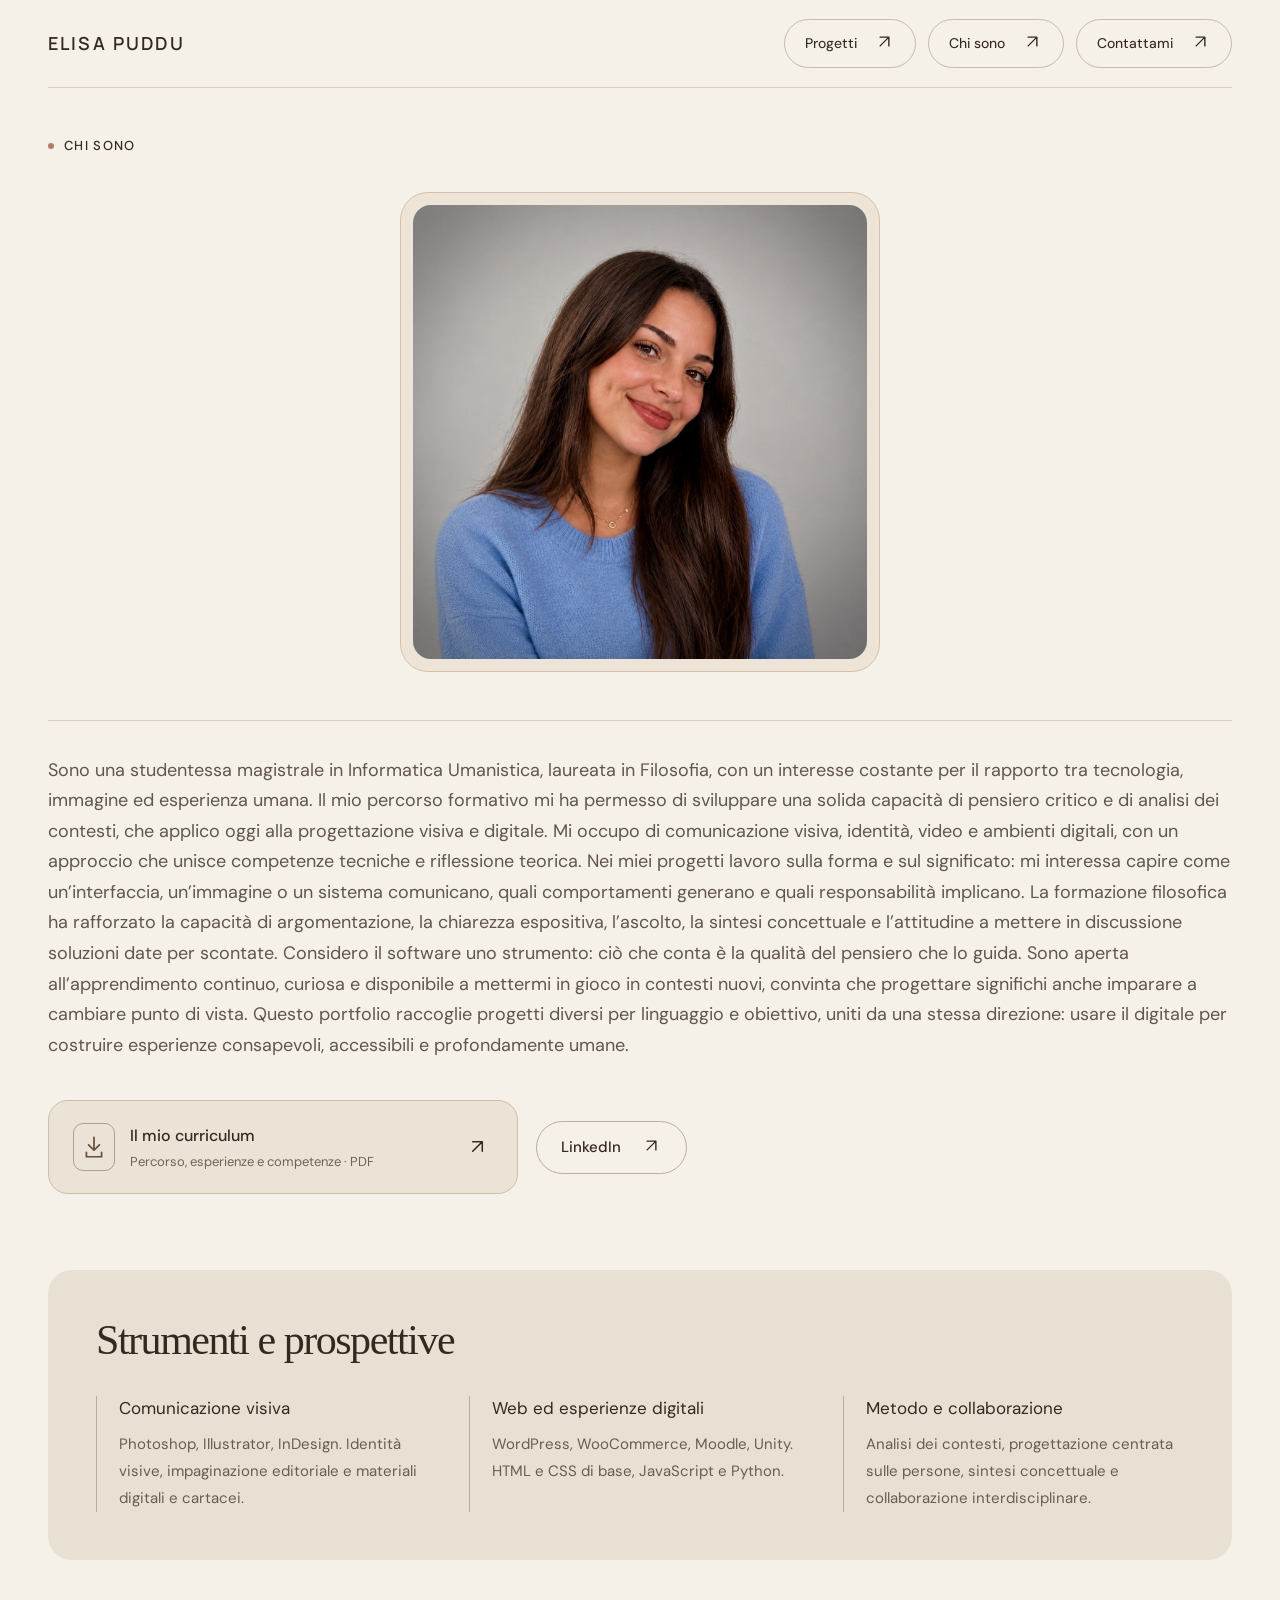
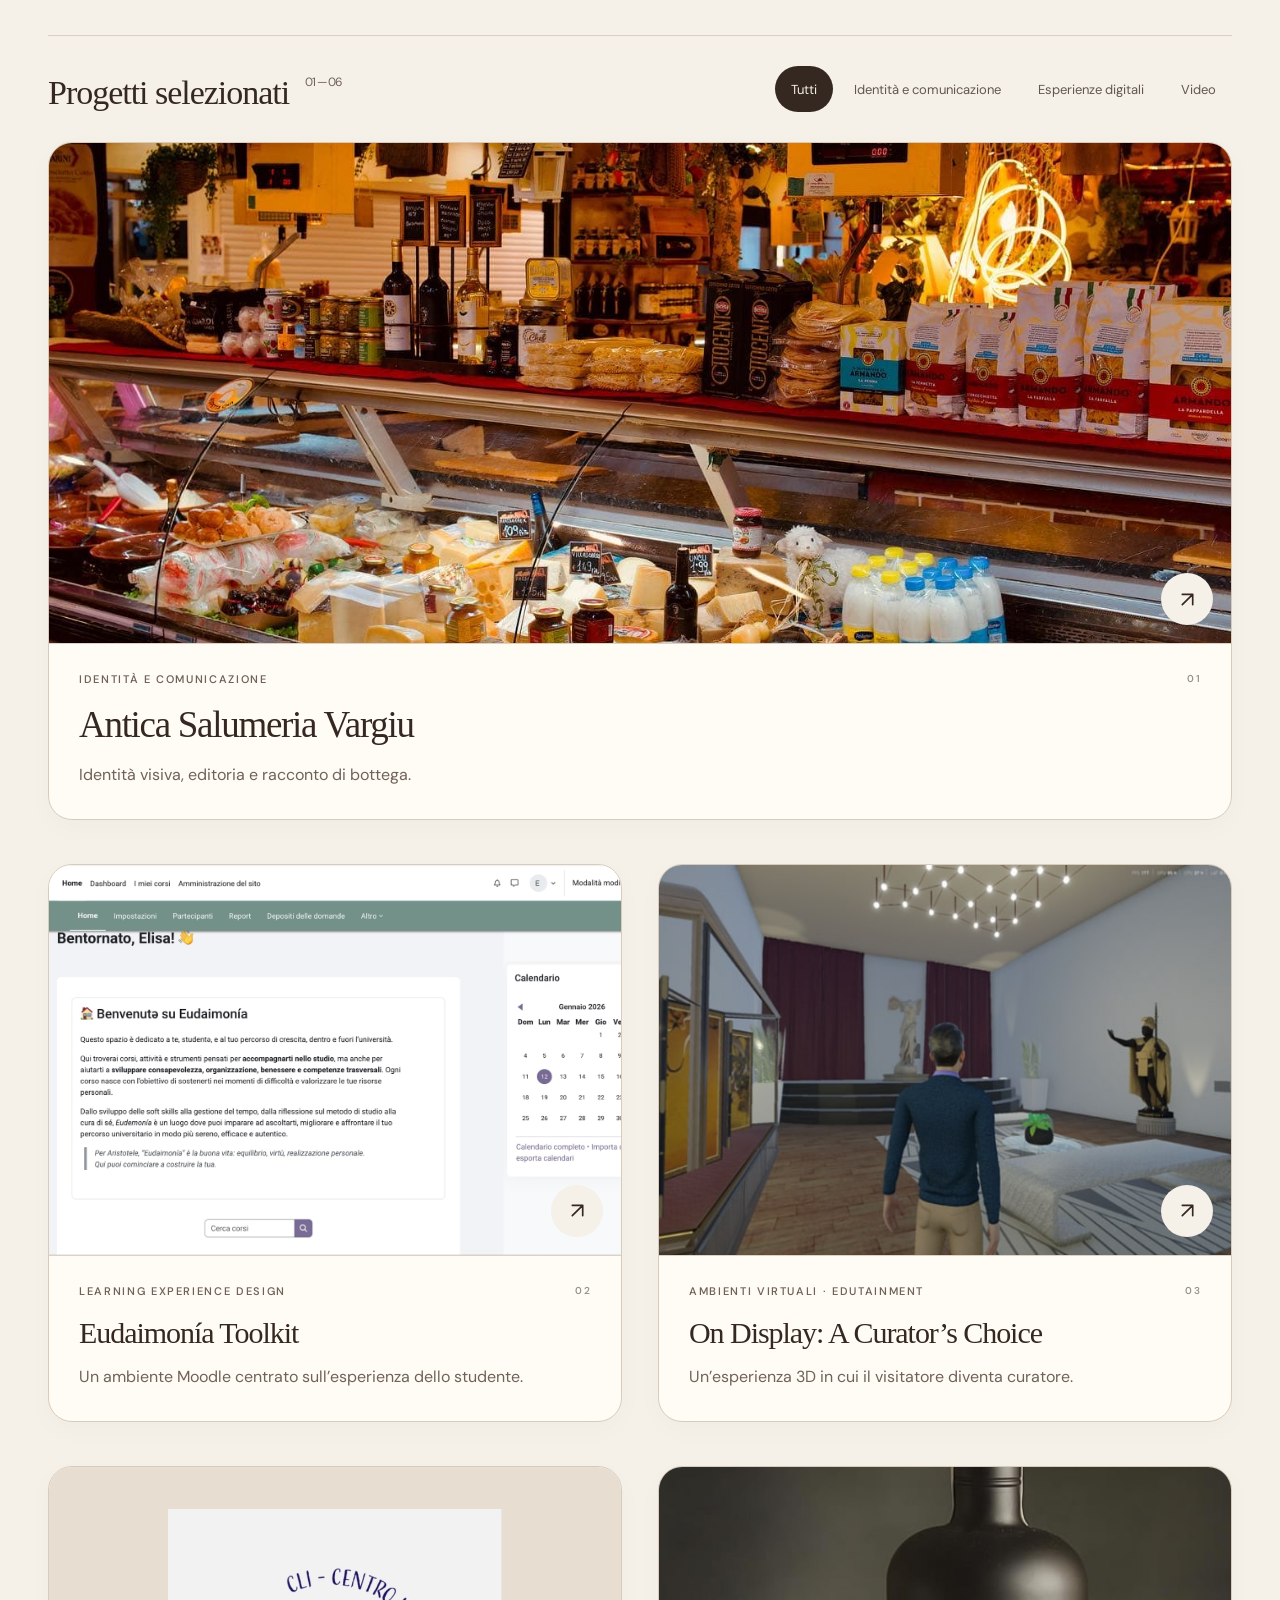
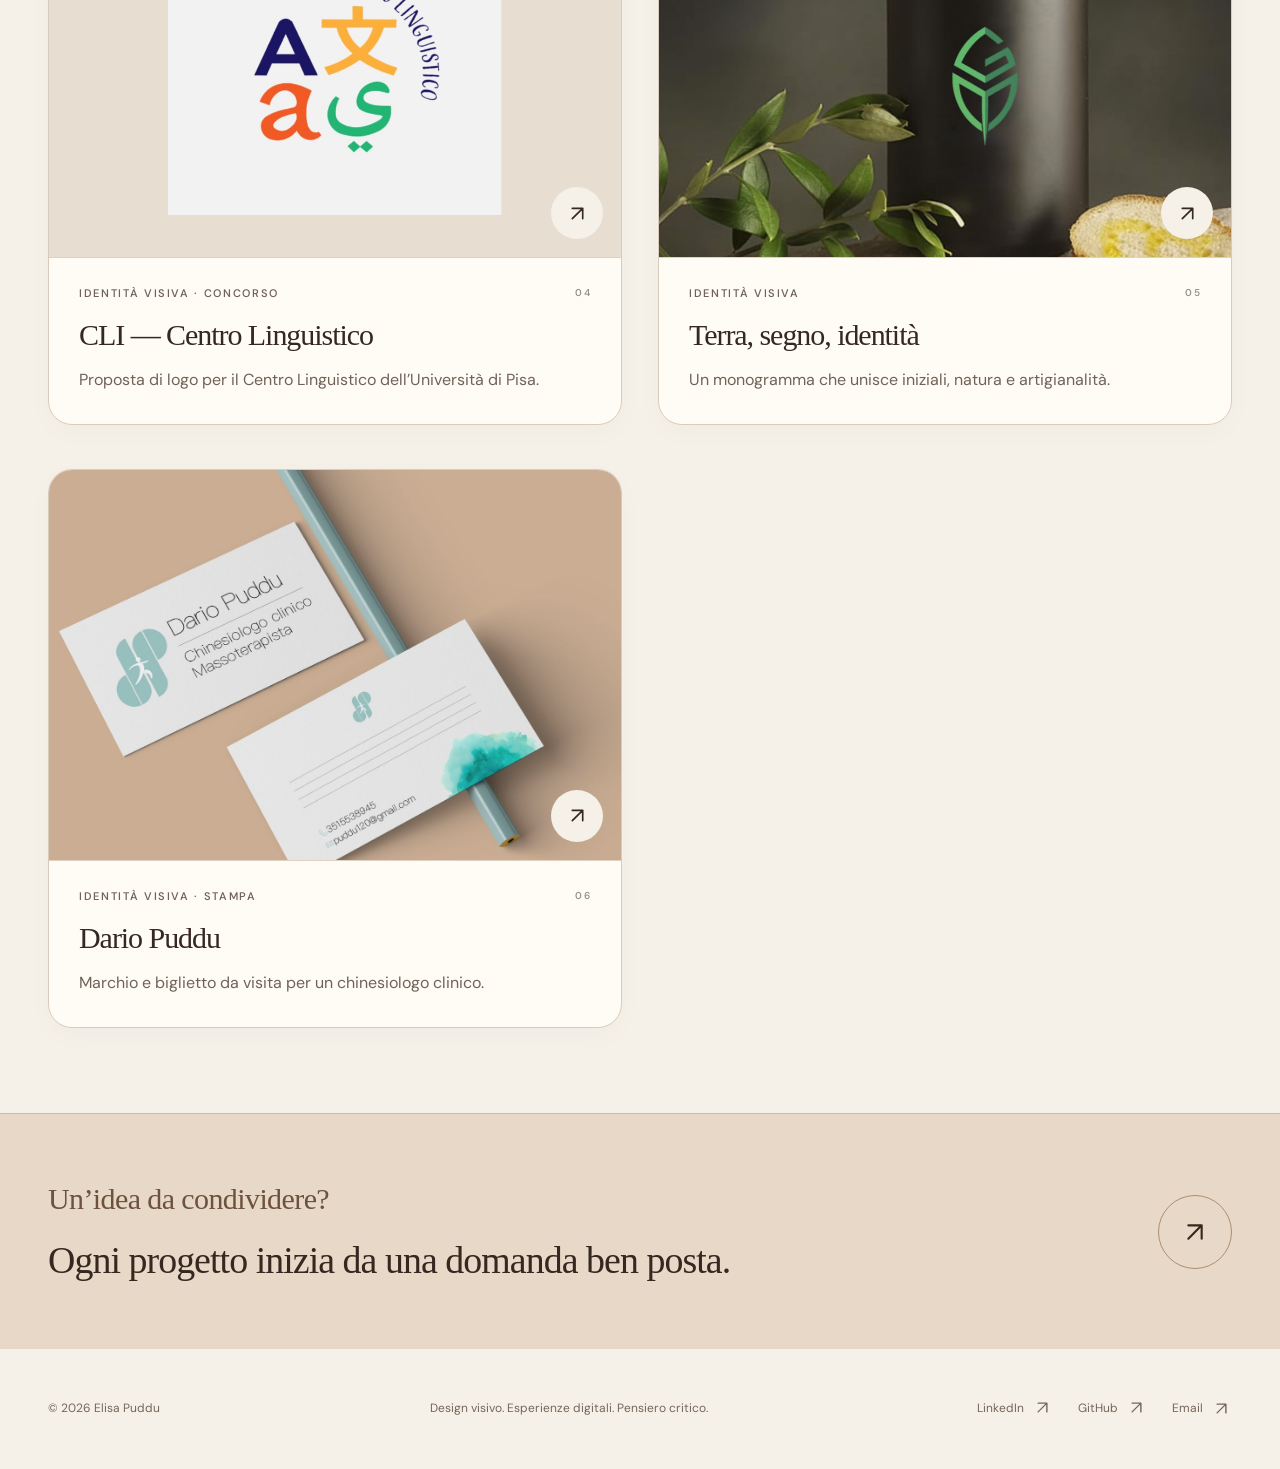
==== commit 44261d37: "Add leaflet PDF and fix complete editorial pages and transparent white logo" ====
--- a/index.html
+++ b/index.html
@@ -1,2 +1,2 @@
 <!doctype html>
-<html lang="it"><head><meta charset="utf-8"><meta name="viewport" content="width=device-width, initial-scale=1"><title>Elisa Puddu — Design visivo ed esperienze digitali</title><meta name="description" content="Portfolio di Elisa Puddu: identità visive, comunicazione, video e ambienti digitali. Un percorso tra Filosofia e Informatica Umanistica."><meta name="theme-color" content="#f7f5ef"><meta property="og:title" content="Elisa Puddu — Design visivo ed esperienze digitali"><meta property="og:description" content="Portfolio di Elisa Puddu: identità visive, comunicazione, video e ambienti digitali. Un percorso tra Filosofia e Informatica Umanistica."><meta property="og:type" content="website"><link rel="icon" href="assets/favicon.svg" type="image/svg+xml"><link rel="stylesheet" href="styles.css"><link rel="stylesheet" href="warm.css?v=8"><link rel="stylesheet" href="cacao.css?v=6"><script defer src="data.js?v=12"></script><script defer src="app.js?v=12"></script><script defer src="letter.js?v=9"></script></head><body data-page="home"><a class="skip-link" href="#app" style="position:absolute;left:-10000px" onfocus="this.style.left='20px'" onblur="this.style.left='-10000px'">Vai al contenuto</a><div id="app"></div><noscript><main style="padding:40px;font-family:Arial"><h1>Elisa Puddu — Portfolio</h1><p>Identità visive, comunicazione ed esperienze digitali. Per esplorare le gallerie, attiva JavaScript.</p><p><a href="mailto:elisapuddu01@gmail.com">elisapuddu01@gmail.com</a></p></main></noscript></body></html>
+<html lang="it"><head><meta charset="utf-8"><meta name="viewport" content="width=device-width, initial-scale=1"><title>Elisa Puddu — Design visivo ed esperienze digitali</title><meta name="description" content="Portfolio di Elisa Puddu: identità visive, comunicazione, video e ambienti digitali. Un percorso tra Filosofia e Informatica Umanistica."><meta name="theme-color" content="#f7f5ef"><meta property="og:title" content="Elisa Puddu — Design visivo ed esperienze digitali"><meta property="og:description" content="Portfolio di Elisa Puddu: identità visive, comunicazione, video e ambienti digitali. Un percorso tra Filosofia e Informatica Umanistica."><meta property="og:type" content="website"><link rel="icon" href="assets/favicon.svg" type="image/svg+xml"><link rel="stylesheet" href="styles.css"><link rel="stylesheet" href="warm.css?v=8"><link rel="stylesheet" href="cacao.css?v=7"><script defer src="data.js?v=13"></script><script defer src="app.js?v=13"></script><script defer src="letter.js?v=9"></script></head><body data-page="home"><a class="skip-link" href="#app" style="position:absolute;left:-10000px" onfocus="this.style.left='20px'" onblur="this.style.left='-10000px'">Vai al contenuto</a><div id="app"></div><noscript><main style="padding:40px;font-family:Arial"><h1>Elisa Puddu — Portfolio</h1><p>Identità visive, comunicazione ed esperienze digitali. Per esplorare le gallerie, attiva JavaScript.</p><p><a href="mailto:elisapuddu01@gmail.com">elisapuddu01@gmail.com</a></p></main></noscript></body></html>
--- a/cacao.css
+++ b/cacao.css
@@ -193,3 +193,15 @@
 
 .case-components{display:grid;grid-template-columns:1fr 1fr;gap:18px}.case-components .case-figure img{max-height:210px}.case-components .case-figure>button{padding:12px}
 .case-row .case-figure:not(.site-mockup):not(.dark-variant) img{mix-blend-mode:multiply}.case-print-note>img{mix-blend-mode:multiply}
+
+/* Whole document pages, a single shared variant background and leaflet previews. */
+.case-variants .white-variant>button{background:#eee5d9;border:1px solid #dfd0be}
+.case-variants .white-variant img{filter:drop-shadow(0 1px 1px #87715b);mix-blend-mode:normal!important}
+body[data-page=vargiu-rebranding] .lightbox img.white-mark{background:#eee5d9;filter:drop-shadow(0 1px 1px #87715b)}
+.case-book .case-book-page{height:clamp(340px,70svh,760px);display:flex;align-items:center;justify-content:center;overflow:visible}
+.case-book .case-book-page>img{display:block;width:100%;height:100%;max-height:none;object-fit:contain;object-position:center;border-radius:0}
+.case-book-page .zoom-hint{position:absolute;right:12px;bottom:12px}
+.case-leaflet{display:grid;gap:28px}.case-leaflet .case-figure>button{padding:0;border-radius:14px;background:transparent;overflow:hidden}
+.case-leaflet .case-figure img{max-height:none;mix-blend-mode:normal!important;border-radius:14px;width:100%;height:auto;object-fit:contain}
+.case-leaflet>.pill{justify-self:start}
+@media(max-width:650px){.case-book .case-book-page{height:clamp(340px,65svh,600px)}.case-leaflet{gap:24px}}
